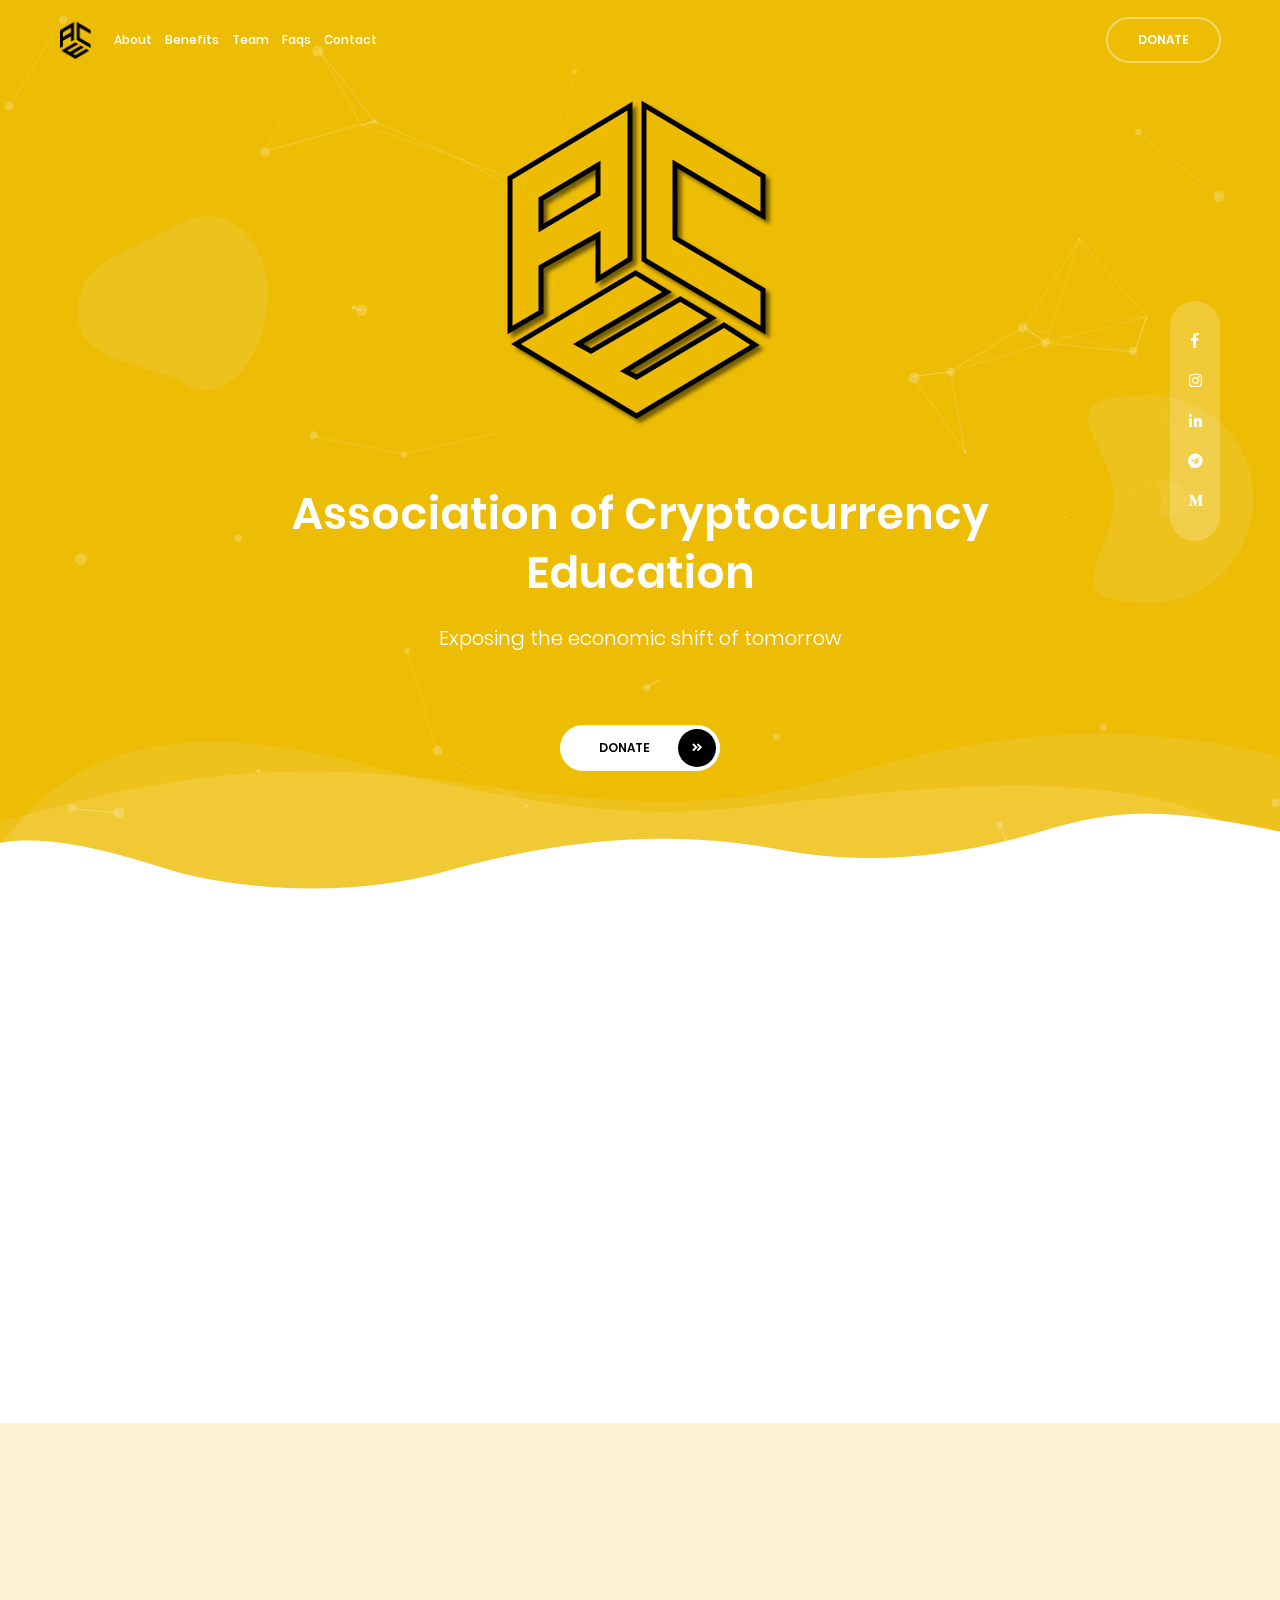
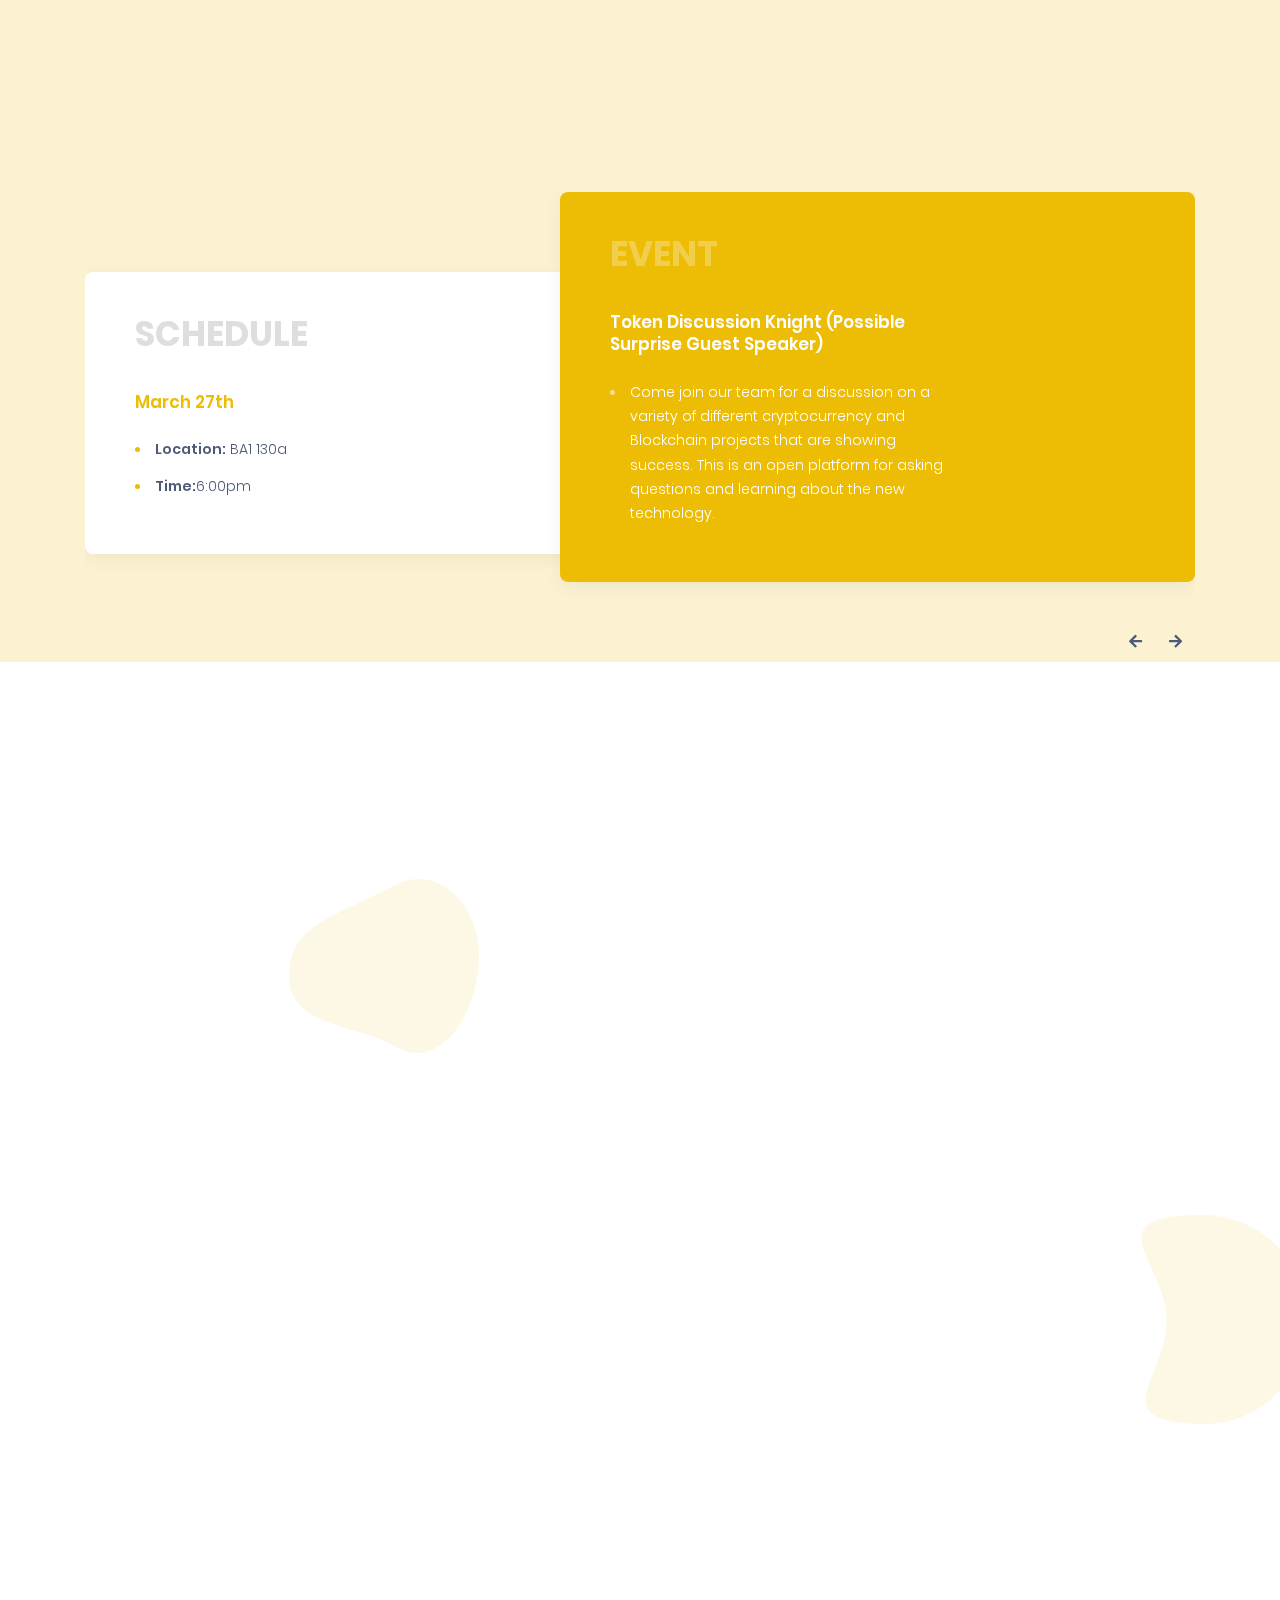
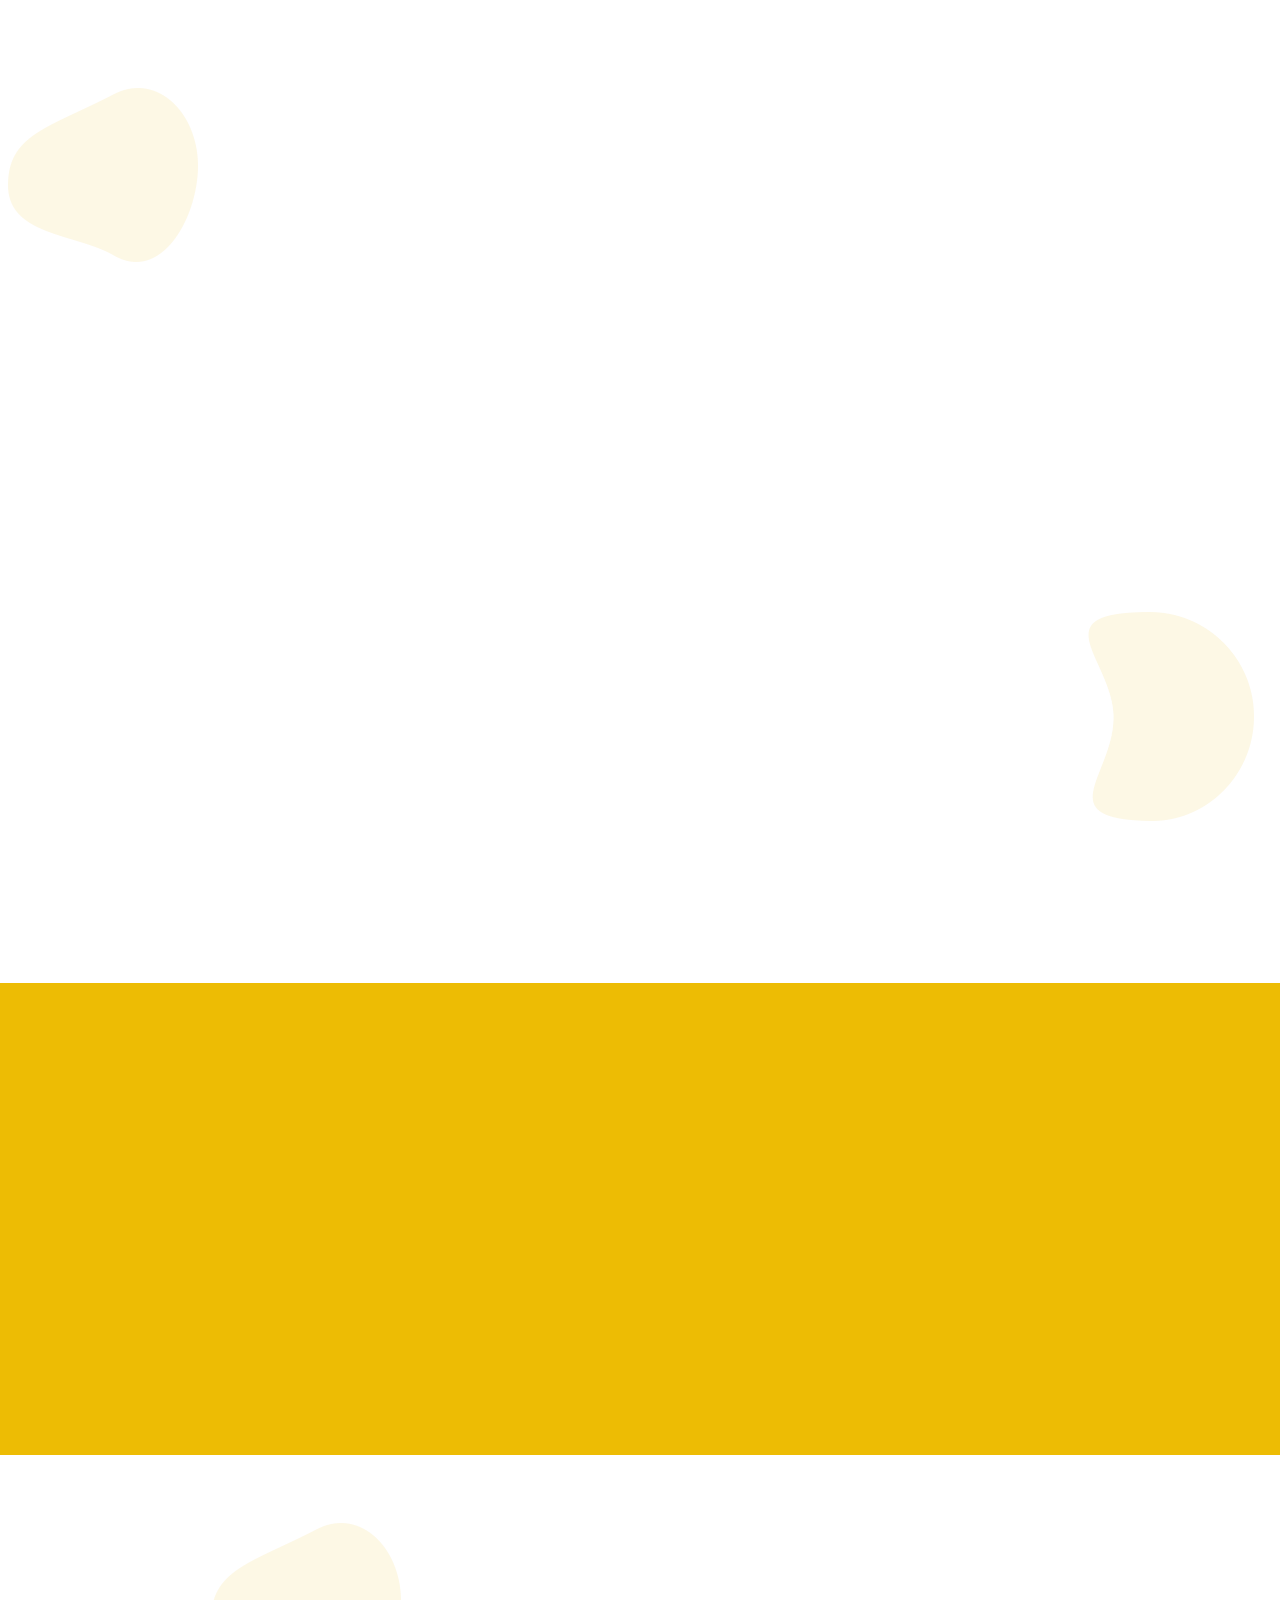
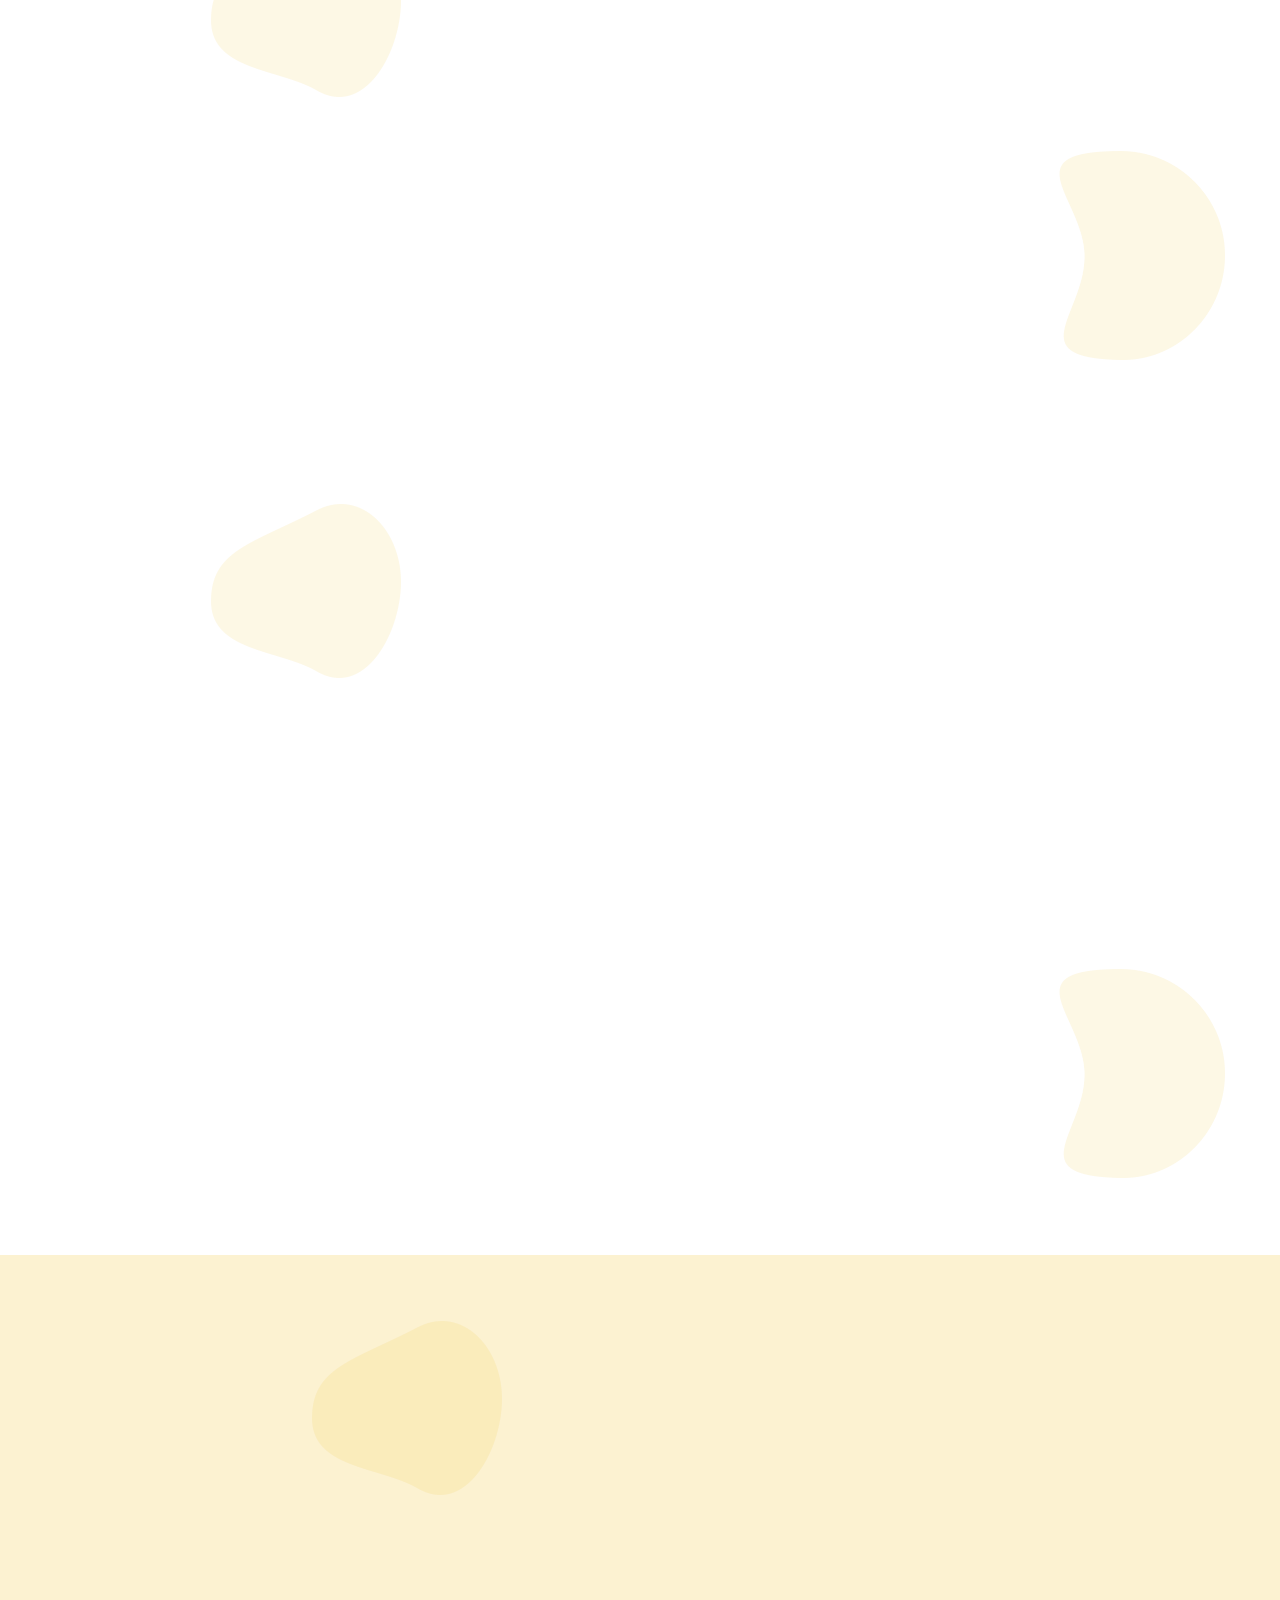
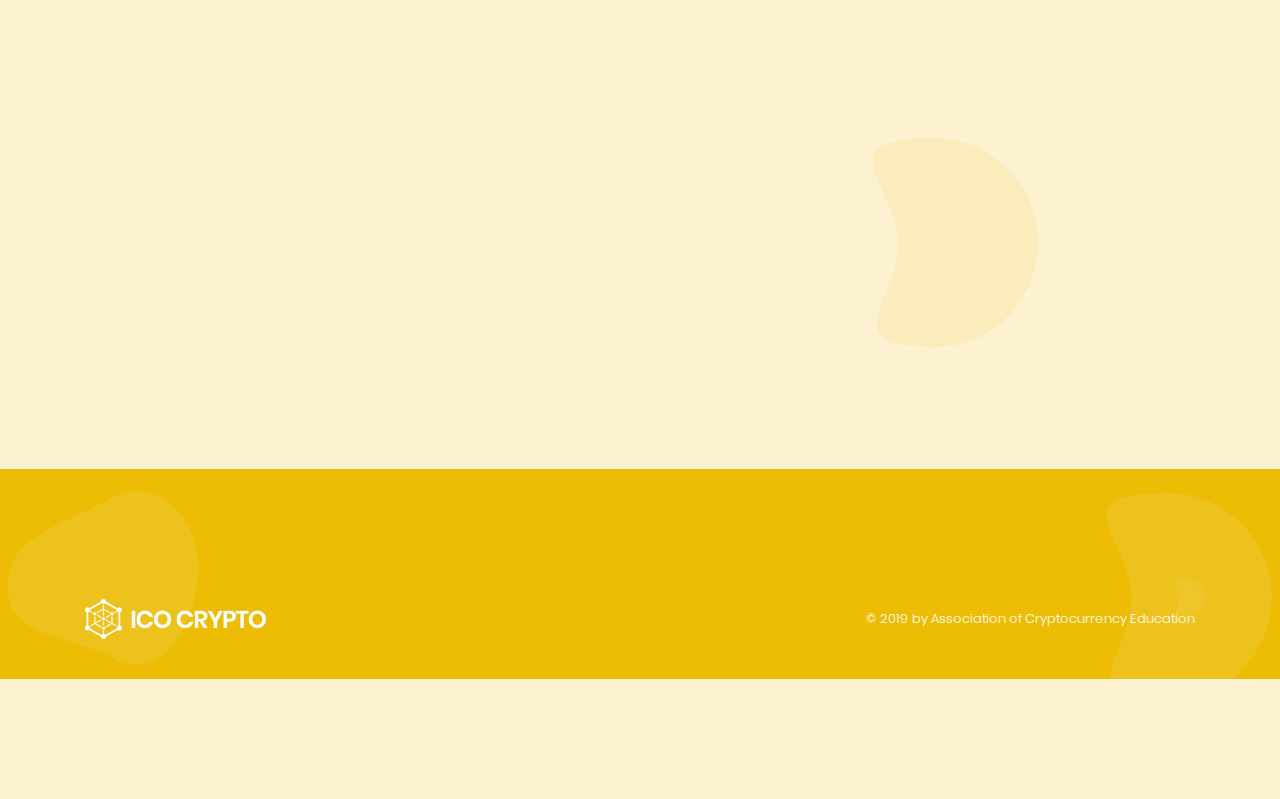
==== index.html @ c3eae799 "Update index.html" ====
<!DOCTYPE html>
<html lang="zxx" class="js">
<head>
	<meta charset="utf-8">
	<meta name="author" content="NeoWare">
	<meta name="viewport" content="width=device-width, initial-scale=1, shrink-to-fit=no">
	<meta name="description" content="Association of Cryptocurrency Education .">
	<!-- Fav Icon  -->
	<link rel="shortcut icon" href="images/favicon.png">
	<!-- Site Title  -->
	<title>Association of Cryptocurrency Education</title>
	<!-- Vendor Bundle CSS -->
	<link rel="stylesheet" href="assets/css/vendor.bundle.css?ver=142">
	<!-- Custom styles for this template -->
	<link rel="stylesheet" href="assets/css/style.css?ver=142">
	<link rel="stylesheet" href="assets/css/theme-orange.css?ver=142">
	
</head>

<body class="theme-dark io-zinnia" data-spy="scroll" data-target="#mainnav" data-offset="80">

	<!-- Header --> 
	<header class="site-header is-sticky">
	    
	    <!-- Place Particle Js -->
		<div id="particles-js" class="particles-container particles-js"></div>
		
		<!-- Navbar -->
		<div class="navbar navbar-full navbar-expand-lg is-transparent" id="mainnav">
            <a class="navbar-brand animated" data-animate="fadeInDown" data-delay=".65" href="./">
                <img class="logo logo-dark" alt="logo" src="images/logo-full-white2x.png" srcset="images/logo2x.png 2x">
                <img class="logo logo-light" alt="logo" src="images/logo2x.png" srcset="images/logo-full-white2x.png 2x">
            </a>

            <button class="navbar-toggler" type="button" data-toggle="collapse" data-target="#navbarToggle">
                <span class="navbar-toggler-icon">
                    <span class="ti ti-align-justify"></span>
                </span>
            </button>

            <div class="collapse navbar-collapse justify-content-between" id="navbarToggle">
                <ul class="navbar-nav animated remove-animation" data-animate="fadeInDown" data-delay=".75">                     
                    <li class="nav-item"><a class="nav-link menu-link" href="#about">About<span class="sr-only">(current)</span></a></li>
                    <li class="nav-item"><a class="nav-link menu-link" href="#benifits">Benefits</a></li>
                    <li class="nav-item"><a class="nav-link menu-link" href="#team">Team</a></li>
                    <li class="nav-item"><a class="nav-link menu-link" href="#faq">Faqs</a></li>
                    <li class="nav-item"><a class="nav-link menu-link" href="#contact">Contact</a></li>
                    
                </ul>
                <ul class="navbar-btns animated remove-animation" data-animate="fadeInDown" data-delay=".85">
                   
                    <li class="nav-item"><a class="nav-link btn btn-sm btn-outline menu-link" href="https://www.paypal.me/aceucf?locale.x=en_US">Donate</a></li>
                </ul>
            </div>
		</div>
		<!-- End Navbar -->

		<!-- Banner/Slider -->
		<div id="header" class="banner banner-zinnia">
            <div class="ui-shape ui-shape-light ui-shape-header"></div>
			<div class="container">
				<div class="banner-content">
					<div class="row align-items-center text-center justify-content-center">
						<div class="col-sm-10 col-md-12 col-lg-10">
							<div class="header-txt tab-center mobile-center">
                                <img src="images/AceLogo.png" alt="cover"">
								<h1 class="animated" data-animate="fadeInUp" data-delay="1.25"></br>Association of Cryptocurrency <br class="d-none d-xl-block"> Education</h1>
								<p class="animated" data-animate="fadeInUp" data-delay="1.25">
									<font color="white">Exposing the economic shift of tomorrow </font></p>
								<div class="gaps size-1x d-none d-md-block"></div>
<!-- 								<p class="lead animated" data-animate="fadeInUp" data-delay="1.35">ICO aims to become the leading digital ICO <br class="d-none d-sm-block"> base template in worldwide</p>
 -->								<div class="gaps size-1x d-none d-md-block"></div>
								<ul class="btns animated" data-animate="fadeInUp" data-delay="1.45">
									<li><a href="https://www.paypal.me/aceucf?locale.x=en_US" class="btn btn-icon-s3">Donate<i class="fas fa-angle-double-right"></i></a></li>
								</ul>
							</div>
						</div><!-- .col  -->
					</div><!-- .row  -->
				</div><!-- .banner-content  -->
			</div><!-- .container  -->
			<ul class="hr-social hr-social-mid animated" data-animate="fadeIn" data-delay="1.55">
			    <li><a href="https://www.facebook.com/groups/2155787041101827/"><em class="fab fa-facebook-f"></em></a></li>
			   <!-- <li><a href="https://twitter.com/aceucf?lang=en"><em class="fab fa-twitter"></em></a></li>  -->
			    <li><a href="https://www.instagram.com/ace.ucf/?hl=en"><em class="fab fa-instagram"></em></a></li>
			    <li><a href=" https://www.linkedin.com/company/ucfcrytpo/?viewAsMember=true"><em class="fab fa-linkedin-in"></em></a></li>
			    <li><a href="https://t.me/UCF_ACE"><em class="fab fa-telegram"></em></a></li>  
			    <li><a href="https://medium.com/@ucfcrypto"><em class="fab fa-medium-m"></em></a></li>
			</ul>
		</div>
		<!-- End Banner/Slider -->
		
	</header>
	<div class="gaps size-6x d-md-none"></div>
    <div class="gaps size-3x"></div>
	<!-- End Header -->
	

    <!-- Start Section -->
    <div class="section section-pad about-section no-pb section-bg" id="about">
        <div class="container">
            <div class="row justify-content-center text-center">
				<div class="col-md-10">
					<div class="section-head-s7">
						<h2 class="section-title-s7 animated" data-animate="fadeInUp" data-delay=".1">About</h2>
						<p class="lead animated" data-animate="fadeInUp" data-delay=".2">Our mission at the Association of Cryptocurrency Education is to connect students with professionals while empowering interested minds. We strive to create a financial technology community focused on blockchain and cryptocurrencies, all while fostering an environment that allows for education, growth, and opportunity.</p>
                    </br>
                    </br></br></br>
					</div>
				</div>
			</div>
            <!-- <div class="row justify-content-center text-center">
				<div class="col-md-8">
					<div class="video-box-s3 animated" data-animate="fadeInUp" data-delay=".3">
						<img src="images/zinnia/video-cover.png" alt="cover">
						<a href="https://www.youtube.com/watch?v=SSo_EIwHSd4" class="play-btn-s3 video-play">
							<img src="images/zinnia/play-icon.png" alt="icon">
						</a>
					</div>
				</div>
			</div> -->
        </div>
    </div>
    <!-- End Section -->
    
    
    <!-- Start Section -->
  <!--   <div class="section section-pad section-bg" id="why">
        <div class="ui-shape ui-shape-s1"></div>
        <div class="container">
            <div class="row align-items-center">
                <div class="col-lg-7 order-last">
                    <div class="animated" data-animate="fadeInUp" data-delay=".5">
						<img src="images/zinnia/graph-zinnia-a.png" alt="graph">
					</div>
                </div>
                <div class="col-lg-5 text-center text-lg-left res-m-bttm">
                    <div class="text-block">
                        <h2 class="animated" data-animate="fadeInUp" data-delay=".1">Direct-To-Consumer Decentralize Platform</h2>
                        <p class="lead animated" data-animate="fadeInUp" data-delay=".2"><strong>Lorem ipsum dolor sit amet, consectetur adipiscing elit, sed do eiusmod tempor incididunt.</strong></p>
                        <p class="animated" data-animate="fadeInUp" data-delay=".3">Sed ut perspiciatis unde omnis iste natus error sit voluptatem accusantium doloremque laudantium, totam rem aperiam, eaque ipsa quae ab illo inventore veritatis et quasi architecto beatae vitae dicta sunt explicabo. Nemo enim ipsam voluptatem quia </p>
                        <p class="animated" data-animate="fadeInUp" data-delay=".4">Neque porro quisquam est, qui dolorem ipsum quia dolor sit amet, consectetur, adipisci velit, sed quia non numquam eius modi tempora incidunt ut labore</p>
                    </div>
                </div>
            </div>
        </div>
    </div> -->
    <!-- End Section --> 
    
    
    <!-- Start Section -->
    <div class="section section-pad prblmsltn-section section-bg-alt" id="benifits">
        <div class="ui-shape ui-shape-s2"></div>
        <div class="container">
            <div class="row justify-content-center text-center">
				<div class="col-md-6 col-sm-8">
					<div class="section-head-s7">
						<h2 class="section-title-s7 animated" data-animate="fadeInUp" data-delay=".1">Upcoming Events</h2>
						<p class="animated" data-animate="fadeInUp" data-delay=".2">Below you can read about upcoming events in the blockchain community. All UCF students, industry professionals, and other interested parties are welcome to come out to learn, network, and explore upcoming opportunities within the industry.</p>
					</div>
				</div>
			</div>

			
			<!--  Start of Event #1  -->
            <div class="prblmsltn-list">
                <div class="prblmsltn-item">
                    <div class="row">
                        <div class="col-md-6 col-sm-12 animate-left delay-5ms">
                            <div class="prblm-item">
                                <h2 class="prblm-title">Schedule</h2>
                                <h5 class="prblm-subtitle">March 27th</h5>
                                <ul class="prblm-points">
                                    <li><b>Location:</b> BA1 130a</li>
                                    <li><b>Time:</b>6:00pm</li>
                                </ul>
                            </div>
                        </div>
                        <div class="col-md-6 col-sm-12 animate-right delay-7ms">
                            <div class="sltn-item">
                                <h2 class="sltn-title">Event</h2>
                                <h5 class="sltn-subtitle"> Token Discussion Knight (Possible Surprise Guest Speaker) </h5>
                                <ul class="sltn-points">
                                    <li> Come join our team for a discussion on a variety of different cryptocurrency and Blockchain projects that are showing success. This is an open platform for asking questions and learning about the new technology. </li>
                                </ul>
                            </div>
                        </div>
                    </div>
                </div>
            <!-- End of Event #1  -->


			<!--  Start of Event #2  -->
            <div class="prblmsltn-list">
                <div class="prblmsltn-item">
                    <div class="row">
                        <div class="col-md-6 col-sm-12 animate-left delay-5ms">
                            <div class="prblm-item">
                                <h2 class="prblm-title">Schedule</h2>
                                <h5 class="prblm-subtitle">April 3rd</h5>
                                <ul class="prblm-points">
                                    <li><b>Location:</b> BA1 130a</li>
                                    <li><b>Time:</b>6:00pm</li>
                                </ul>
                            </div>
                        </div>
                        <div class="col-md-6 col-sm-12 animate-right delay-7ms">
                            <div class="sltn-item">
                                <h2 class="sltn-title">Event</h2>
                                <h5 class="sltn-subtitle">General Body Meeting </h5>
                                <ul class="sltn-points">
                                    <li> Details Coming soon! </li>
                                </ul>
                            </div>
                        </div>
                    </div>
                </div>
                <!-- End of Event #2  -->

                <!--  Start of Event #3  -->
               <!--  <div class="prblmsltn-item">
                    <div class="row">
                        <div class="col-md-6 col-sm-12 animate-left delay-5ms">
                            <div class="prblm-item">
                                <h2 class="prblm-title">Schedule</h2>
                                <h5 class="prblm-subtitle">March 27th</h5>
                                <ul class="prblm-points">
                                    <li><b>Location:</b> BA1 130a</li>
                                    <li><b>Time:</b>6:00pm</li>
                                </ul>
                            </div>
                        </div>
                        <div class="col-md-6 col-sm-12 animate-right delay-7ms">
                            <div class="sltn-item">
                                <h2 class="sltn-title">Event</h2>
                                <h5 class="sltn-subtitle">Token Discussion Night </h5>
                                <ul class="sltn-points">
                                    <li>Come join our team for a discussion on a variety of different cryptocurrency and Blockchain projects that are showing success. This is an open platform for asking questions and learning about the new technology.</li>
                                </ul>
                            </div>
                        </div>
                    </div>
                </div> -->
                <!-- End of Event #3  -->
            </div>
        </div>
    </div>
    <!-- End Section -->
	

	
	
	
	<!-- Start Section -->
	<div class="section section-pad services-section section-bg" id="services">
        <div class="ui-shape ui-shape-s4"></div>
	    <div class="container">
            <div class="row justify-content-center text-center">
				<div class="col-lg-6 col-sm-8">
					<div class="section-head-s7">
						<h2 class="section-title-s7 animated" data-animate="fadeInUp" data-delay=".1">Our Sponsorship Packages</h2>
						<p class="animated" data-animate="fadeInUp" data-delay=".2">At this current stage in our development, we do not require dues, instead we rely on generous sponsorship from outside parties. Our goal is to provide education to as many interested minds as possible. We receive limited funding from UCF's Student Government Association, and for outside sponsors, we have packages available which are detailed below.</p>
					</div>
				</div>
			</div>
	        <div class="row align-items-center">
	            <div class="col-lg-7 res-m-bttm">
	                <div class="row justify-content-between text-center text-lg-left">
	                    <div class="col-xl-5 col-md-6">
	                        <div class="service-item animated" data-animate="fadeInUp" data-delay=".4">
	                            <!-- <div class="service-icon mx-auto mx-lg-0">
	                                <img src="images/zinnia/service-icon-a.png" alt="icon">
	                            </div> -->
	                            <h5 class="service-title">Gold</h5>
	                            <p>Basic brand presence in organization</p>
	                        </div>
	                    </div><!-- .col -->
	                    <div class="col-xl-5 col-md-6">
	                        <div class="service-item animated" data-animate="fadeInUp" data-delay=".5">
	                            <!-- <div class="service-icon mx-auto mx-lg-0">
	                                <img src="images/zinnia/service-icon-b.png" alt="icon">
	                            </div> -->
	                            <h5 class="service-title">Platinum</h5>
	                            <p>Ability to speak at events and request specified member data </p>
	                        </div>
	                    </div><!-- .col -->
	                    <div class="col-xl-5 col-md-6">
	                        <div class="service-item animated" data-animate="fadeInUp" data-delay=".6">
	                            <!-- <div class="service-icon mx-auto mx-lg-0">
	                                <img src="images/zinnia/service-icon-c.png" alt="icon">
	                            </div> -->
	                            <h5 class="service-title">Elite</h5>
	                            <p>Access to full member database</p>
	                        </div>
	                    </div><!-- .col -->
	                    <div class="col-xl-5 col-md-6">
	                        <div class="service-item animated" data-animate="fadeInUp" data-delay=".7">
	                            <!-- <div class="service-icon mx-auto mx-lg-0">
	                                <img src="images/zinnia/service-icon-d.png" alt="icon">
	                            </div> -->
	                            <h5 class="service-title">Satoshi</h5>
	                            <p>Full organization implementation and participation
</p>
	                        </div>
	                    </div><!-- .col -->
	                </div><!-- .row -->
	                <ul class="btns text-center text-lg-left animated" data-animate="fadeInUp" data-delay=".8">
                        <li><a href="mailto:UCFCrypto@gmail.com" target="_top"" class="btn btn-sm">Contact</a></li>
                        <!-- <li>
                            <a href="#"><em class="fab fa-apple"></em></a>
                            <a href="#"><em class="fab fa-android"></em></a>
                            <a href="#"><em class="fab fa-windows"></em></a>
                        </li> -->
                    </ul>
	            </div><!-- .col -->
	            <div class="col-lg-5 order-first order-lg-last res-m-bttm">
	                <div class="service-img animated" data-animate="fadeInUp" data-delay=".3">
	                    <img src="images/zinnia/app-screen.png" alt="app-screen">
	                </div>
	            </div><!-- .col -->
	        </div><!-- .row -->
	    </div><!-- .container -->
	</div>
	<!-- End Section -->
	
	

    <!-- Start Section -->
	<div class="section section-pad section-bg" id="team">
	    <div class="ui-shape ui-shape-s5"></div>
		<div class="container">
			<div class="row justify-content-center text-center">
				<div class="col-xl-6 col-lg-8">
					<div class="section-head-s7">
						<h2 class="section-title-s7 animated" data-animate="fadeInUp" data-delay=".1">Our Team</h2>
						<p class="animated" data-animate="fadeInUp" data-delay=".2">Meet the team that is making it happen.</p>
					</div>
				</div>
			</div>
			<div class="row justify-content-center text-center">
				<div class="col-sm-6 col-lg-3">
					<div class="team-circle animated" data-animate="fadeInUp" data-delay=".3">
						<div class="team-photo">
							<img src="images/zach_hs.jpg" alt="" />
<!-- 							<a href="#team-profile-1" class="expand-trigger content-popup"></a>
 -->						</div>
						<div class="team-info">
							<h5 class="team-name">Zachary Gettis</h5>
							<span class="team-title">Co-Founder, President</span>
							<ul class="team-social">
<!-- 								<li><a href=""><em class="fab fa-facebook-f"></em></a></li>
 -->								<li><a href="https://www.linkedin.com/in/zachary-gettis-3b6201151/"><em class="fab fa-linkedin-in"></em></a></li>
<!-- 								<li><a href=""><em class="fab fa-twitter"></em></a></li>
 -->							</ul>
						</div>

						

					</div>
				</div><!-- .col  -->

				<div class="col-sm-6 col-lg-3">
					<div class="team-circle animated" data-animate="fadeInUp" data-delay=".4">
						<div class="team-photo">
							<img src="images/team-b-sq.jpg" alt="team">
<!-- 							<a href="#team-profile-2" class="expand-trigger content-popup"></a>
 -->						</div>
						<div class="team-info">
							<h5 class="team-name">Eric Lenson</h5>
							<span class="team-title">Co-Founder, Vice-President</span>
							<ul class="team-social">
<!-- 								<li><a href=""><em class="fab fa-facebook-f"></em></a></li>
 -->								<li><a href="https://www.linkedin.com/in/eric-lenson/"><em class="fab fa-linkedin-in"></em></a></li>
<!-- 								<li><a href=""><em class="fab fa-twitter"></em></a></li>
 -->							</ul>
						</div>

						

					</div>
				</div><!-- .col  -->

				<div class="col-sm-6 col-lg-3">
					<div class="team-circle animated" data-animate="fadeInUp" data-delay=".5">
						<div class="team-photo">
							<img src="images/team-c-sq.jpg" alt="team">
<!-- 							<a href="#team-profile-3" class="expand-trigger content-popup"></a>
 -->						</div>
						<div class="team-info">
							<h5 class="team-name">Tamim Daly</h5>
							<span class="team-title">Chief Financial Officer</span>
							<ul class="team-social">
<!-- 								<li><a href=""><em class="fab fa-facebook-f"></em></a></li>
 -->								<li><a href="https://www.linkedin.com/in/tamim-daly-37ba78159/"><em class="fab fa-linkedin-in"></em></a></li>
<!-- 								<li><a href=""><em class="fab fa-twitter"></em></a></li>
 -->							</ul>
						</div>

						

					</div>
				</div><!-- .col  -->



				<div class="col-sm-6 col-lg-3">
					<div class="team-circle animated" data-animate="fadeInUp" data-delay=".5">
						<div class="team-photo">
							<img src="images/team-e-sq.jpg" alt="team">
<!-- 							<a href="#team-profile-3" class="expand-trigger content-popup"></a>
 -->						</div>
						<div class="team-info">
							<h5 class="team-name">Camilo Marulanda</h5>
							<span class="team-title">Organization Development Representative /Event Management</span>
							<ul class="team-social">
								<!-- <li><a href=""><em class="fab fa-facebook-f"></em></a></li> -->
								<li><a href="https://www.linkedin.com/in/camilo-marulanda-2bb333180/"><em class="fab fa-linkedin-in"></em></a></li>
								<!-- <li><a href=""><em class="fab fa-twitter"></em></a></li> -->
							</ul>
						</div>

						

					</div>
				</div><!-- .col  -->


				<div class="col-sm-6 col-lg-3">
					<div class="team-circle animated" data-animate="fadeInUp" data-delay=".5">
						<div class="team-photo">
							<img src="images/team-f-sq.jpg" alt="team">
<!-- 							<a href="#team-profile-3" class="expand-trigger content-popup"></a>
 -->						</div>
						<div class="team-info">
							<h5 class="team-name">Abhi Sastri</h5>
							<span class="team-title">External Chair</span>
							<ul class="team-social">
								<!-- <li><a href=""><em class="fab fa-facebook-f"></em></a></li> -->
								<li><a href="https://www.linkedin.com/in/abhisheksastri/"><em class="fab fa-linkedin-in"></em></a></li>
								<!-- <li><a href=""><em class="fab fa-twitter"></em></a></li> -->
							</ul>
						</div>

						

					</div>
				</div><!-- .col  -->


				<div class="col-sm-6 col-lg-3">
					<div class="team-circle animated" data-animate="fadeInUp" data-delay=".5">
						<div class="team-photo">
							<img src="images/corey_hs.jpg" alt="team">
<!-- 							<a href="#team-profile-3" class="expand-trigger content-popup"></a>
 -->						</div>
						<div class="team-info">
							<h5 class="team-name">Corey Lanzing</h5>
							<span class="team-title">Special Projects Manager</span>
							<ul class="team-social">
								<!-- <li><a href=""><em class="fab fa-facebook-f"></em></a></li> -->
								<li><a href="https://www.linkedin.com/in/corey-lanzing-98428037/"><em class="fab fa-linkedin-in"></em></a></li>
								<!-- <li><a href=""><em class="fab fa-twitter"></em></a></li> -->
							</ul>
						</div>

						

					</div>
				</div><!-- .col  -->



				
                
                <div class="col-sm-6 col-lg-3">
					<div class="team-circle animated" data-animate="fadeInUp" data-delay=".5">
						<div class="team-photo">
							<img src="images/donald_hs.jpg" alt="team">
<!-- 							<a href="#team-profile-3" class="expand-trigger content-popup"></a>
 -->						</div>
						<div class="team-info">
							<h5 class="team-name">Donald Friend</h5>
							<span class="team-title">Chief Administration Officer</span>
							<ul class="team-social">
								<!-- <li><a href=""><em class="fab fa-facebook-f"></em></a></li> -->
								<li><a href="https://www.linkedin.com/in/donald-friend/"><em class="fab fa-linkedin-in"></em></a></li>
								<!-- <li><a href=""><em class="fab fa-twitter"></em></a></li> -->
							</ul>
						</div>

						

					</div>
				</div><!-- .col  -->


				<div class="col-sm-6 col-lg-3">
					<div class="team-circle animated" data-animate="fadeInUp" data-delay=".6">
						<div class="team-photo">
							<img src="images/team-d-sq.jpg" alt="team">
<!-- 							<a href="#team-profile-4" class="expand-trigger content-popup"></a>
 -->						</div>
						<div class="team-info">
							<h5 class="team-name">Mike Pape</h5>
							<span class="team-title">Advisor</span>
							<ul class="team-social">
<!-- 								<li><a href=""><em class="fab fa-facebook-f"></em></a></li>
 -->								<li><a href="https://www.linkedin.com/in/mike-pape-9a103aa/"><em class="fab fa-linkedin-in"></em></a></li>
<!-- 								<li><a href=""><em class="fab fa-twitter"></em></a></li>
 -->							</ul>
						</div>

						

					</div>
				</div><!-- .col  -->
                
			</div><!-- .row  -->
        </div>
    </div>
	<!-- Start Section -->
	<div class="section section-pad section-bg-zinnia" id="partners">
		<div class="container">
			<div class="row text-center">
				<div class="col-md-6 offset-md-3">
					<div class="section-head">
						<h3 class="section-title-md animated" data-animate="fadeInUp" data-delay=".1">Our Sponsors</h3>
<!-- 						<h5 class="section-title-md animated" data-animate="fadeInUp" data-delay=".1">More sponsors to come</h5>
 -->					</div>
				</div>
			</div>
			<div class="partner-list">
				<div class="row text-center">
					<div class="col-sm col-6">
						<div class="single-partner animated" data-animate="fadeInUp" data-delay=".2">
							<img src="images/partner-xs-light-a.png" alt="partner">
						</div>
					</div>
					<div class="col-sm col-6">
						<div class="single-partner animated" data-animate="fadeInUp" data-delay=".3">
							<img src="images/partner-xs-light-b.png" alt="partner">
						</div>
					</div>
					<div class="col-sm col-6">
						<div class="single-partner animated" data-animate="fadeInUp" data-delay=".4">
							<img src="images/partner-xs-light-c.png" alt="partner">
						</div>
					</div>
					<!-- <div class="col-sm col-6">
						<div class="single-partner animated" data-animate="fadeInUp" data-delay=".5">
							<img src="images/partner-xs-light-d.png" alt="partner">
						</div>
					</div>
					<div class="col-sm col-6">
						<div class="single-partner animated" data-animate="fadeInUp" data-delay=".6">
							<img src="images/partner-xs-light-e.png" alt="partner">
						</div>
					</div>
					<div class="col-sm col-6">
						<div class="single-partner animated" data-animate="fadeInUp" data-delay=".7">
							<img src="images/partner-xs-light-f.png" alt="partner">
						</div>
					</div>  -->
				</div>
				<!-- <div class="row text-center">
					<div class="col-md-10 offset-md-1">
						<div class="row">
							<div class="col-sm col-6">
								<div class="single-partner animated" data-animate="fadeInUp" data-delay=".8">
									<img src="images/partner-sm-light-a.png" alt="partner">
								</div>
							</div>
							<div class="col-sm col-6">
								<div class="single-partner animated" data-animate="fadeInUp" data-delay=".9">
									<img src="images/partner-sm-light-b.png" alt="partner">
								</div>
							</div>
							<div class="col-sm col-6">
								<div class="single-partner animated" data-animate="fadeInUp" data-delay="1">
									<img src="images/partner-sm-light-c.png" alt="partner">
								</div>
							</div>
							<div class="col-sm col-6">
								<div class="single-partner animated" data-animate="fadeInUp" data-delay="1.1">
									<img src="images/partner-sm-light-d.png" alt="partner">
								</div>
							</div>
						</div>
					</div>
				</div> -->
			</div>
		</div>
	</div>
	<!-- End Section -->

 <!-- Start Section -->
    
	<div class="section section-pad-md section-bg" id="story">
      <div class="ui-shape ui-shape-s6"></div>
		<div class="container">
			<div class="row align-items-center justify-content-between">
				<div class="col-md-6">
					<div class="res-m-btm animated" data-animate="fadeInUp" data-delay=".1">
						<img src="images/AceLogo_2.png">
					</div>
				</div><!-- .col  -->
				<div class="col-md-6">
					<div class="text-block">
						<h2 class="animated" data-animate="fadeInUp" data-delay=".3">Our Story</h2>
						<p class="animated" data-animate="fadeInUp" data-delay=".4">Back in early 2017, our team was informed about Bitcoin from an investment perspective. As with many others, our skepticism was very high at first but it was not until we had read the bitcoin white paper and started to comprehend the underlying technology that the true potential for blockchain started to present itself. It wasn’t long before we began to invest hours into understanding the future of our economy. From there, we recognized the overall benefit for the community if more students like us were aware of this upcoming economic shift. Since then, our team has been working diligently to create, develop, and evolve.</p>
					</div>
				</div><!-- .col  -->
			</div><!-- .row  -->
		</div><!-- .conatiner  -->
	</div>
    
    <!-- image size 480x375 -->
    <!-- End Section -->
    




	<!-- Start Section -->
	<div class="section section-pad-md section-bg" id="faq">
	    <div class="ui-shape ui-shape-s6"></div>
				<div class="container">
			<div class="row">
				<div class="col-lg-7">
				    <div class="section-head-s6">
                        <h2 class="section-title-s7 animated" data-animate="fadeInUp" data-delay=".2">Frequently asked questions</h2>
                        <p class="animated" data-animate="fadeInUp" data-delay=".3">Below we’ve provided general information about ACE and how to get involved.</p>
                    </div>
                    <div class="gaps size-1x"></div>
				</div>
			</div>
			<div class="row align-items-center">
				<div class="col-lg-8 res-m-bttm">
					<div class="tab-custom-s3">
						<!-- Nav tabs -->
						<ul class="nav nav-tabs text-center">
							<li class="nav-item animated" data-animate="fadeInUp" data-delay=".4">
								<a class="nav-link active" data-toggle="tab" href="#tab-1">General Info</a>
							</li>
							<li class="nav-item animated" data-animate="fadeInUp" data-delay=".5">
								<a class="nav-link" data-toggle="tab" href="#tab-2">Involvement</a>
							</li>
						</ul>
						<!-- Tab panes -->
						<div class="tab-content">
							<div class="tab-pane fade show active" id="tab-1">
								<div class="accordion-s2" id="accordion-1">
									<div class="card active animated" data-animate="fadeInUp" data-delay=".1">
										<div class="card-header">
											<h5>
												<a data-toggle="collapse" data-target="#collapse-1-1">
													What is ACE?<span class="plus-minus"><span class="ti ti-angle-up"></span></span>
												</a>
											</h5>
										</div>
										<div id="collapse-1-1" class="collapse show" data-parent="#accordion-1">
											<div class="card-body">
												<p>ACE stands for The Association of Cryptocurrency Education, however, we are not restricted to only cryptocurrencies and in fact, reach many aspects of financial technology as a whole.</p>
											</div>
										</div>
									</div>
									<div class="card animated" data-animate="fadeInUp" data-delay=".2">
										<div class="card-header">
											<h5>
												<a class="collapsed" data-toggle="collapse" data-target="#collapse-1-2">
												  Why should I join ACE?<span class="plus-minus"><span class="ti ti-angle-up"></span></span>
												</a>
											</h5>
										</div>
										<div id="collapse-1-2" class="collapse" data-parent="#accordion-1">
											<div class="card-body">
												<p>Our primary goal at ACE is to connect students with relevant professionals pertaining to the industry. By joining ACE, you will have the opportunity to network with a variety of firms, small and large, as well as receive fundamental education to further take advantage of those provided opportunities. Furthermore, students will also have the chance to view and understand the extent of the local community within the scope of financial technology.</p>
											</div>
										</div>
									</div>
									<div class="card animated" data-animate="fadeInUp" data-delay=".3">
										<div class="card-header">
											<h5>
												<a class="collapsed" data-toggle="collapse" data-target="#collapse-1-3">
												  Do I need to know about blockchain and cryptocurrencies to join?<span class="plus-minus"><span class="ti ti-angle-up"></span></span>
												</a>
											</h5>
										</div>
										<div id="collapse-1-3" class="collapse" data-parent="#accordion-1">
											<div class="card-body">
												<p>Here at ACE, we understand that there are many different levels of educated students in the community and do not want to exclude anybody while achieving our goal. With that said, students do not need to know anything about blockchain, cryptocurrencies or fin-tech to join, as we will be offering opportunities for beginners and those with advanced knowledge on the subject as well.</p>
											</div>
										</div>
									</div>
									<div class="card animated" data-animate="fadeInUp" data-delay=".4">
										<div class="card-header">
											<h5>
												<a class="collapsed" data-toggle="collapse" data-target="#collapse-1-4">
												  What is the commitment?<span class="plus-minus"><span class="ti ti-angle-up"></span></span>
												</a>
											</h5>
										</div>
										<div id="collapse-1-4" class="collapse" data-parent="#accordion-1">
											<div class="card-body">
												<p>Starting Summer 2019, we will be initiating a point system for due paying members. This point system will determine what members qualify to attend our more exclusive events or conference trips based on their commitment to the organization. We generally offer 1 to 2 meetings a week, however, we are working on rolling out more offerings and opportunities as the year progresses. In summary, you will get out what you put in from our organization.</p>
											</div>
										</div>
									</div>
								</div>
							</div><!-- End tab-pane -->
							<div class="tab-pane fade" id="tab-2">
								<div class="accordion-s2" id="accordion-2">
									<div class="card active animated" data-animate="fadeInUp" data-delay=".1">
										<div class="card-header">
											<h5>
												<a data-toggle="collapse" data-target="#collapse-2-1">
												  How did we get involved?<span class="plus-minus"><span class="ti ti-angle-up"></span></span>
												</a>
											</h5>
										</div>
										<div id="collapse-2-1" class="collapse show" data-parent="#accordion-2">
											<div class="card-body">
												<p>All of our relevant information will be channeled through our website and social media platforms. Attending our meetings during the Spring 2019 semester will give you the chance to be included in our mailing list which will keep you informed on all relevant information to stay involved. Starting Summer 2019 our primary members will have to submit dues and agree to student member terms.</p>
											</div>
										</div>
									</div>
									<div class="card animated" data-animate="fadeInUp" data-delay=".2">
										<div class="card-header">
											<h5>
												<a class="collapsed" data-toggle="collapse" data-target="#collapse-2-2">
													Does it cost anything to be a member?<span class="plus-minus"><span class="ti ti-angle-up"></span></span>
												</a>
											</h5>
										</div>
										<div id="collapse-2-2" class="collapse" data-parent="#accordion-2">
											<div class="card-body">
												<p>As of today, we not currently require membership dues and instead focus on maximizing the reach and exposure of the organization. However, starting Summer 2019 we will initiate due requirements for members at a more than fair rate for what we are providing.</p>
											</div>
										</div>
									</div>
									<div class="card animated" data-animate="fadeInUp" data-delay=".3">
										<div class="card-header">
											<h5>
												<a class="collapsed" data-toggle="collapse" data-target="#collapse-2-4">
												   How do I join?<span class="plus-minus"><span class="ti ti-angle-up"></span></span>
												</a>
											</h5>
										</div>
										<div id="collapse-2-4" class="collapse" data-parent="#accordion-2">
											<div class="card-body">
												<p>Attending meetings, signing up for our mailing lists and staying active on our media platforms.</p>
											</div>
										</div>
									</div>
								</div>
							</div><!-- End tab-pane -->
							<div class="tab-pane fade show active" id="tab-3">
								<div class="accordion-s2" id="accordion-1">
								</div>
							</div><!-- End tab-pane -->
						</div><!-- .tab-content -->
					</div><!-- .tab-custom -->
				</div><!-- .col -->
				<div class="col-lg-4">
                    <div class="fake-class animated" data-animate="fadeInUp" data-delay=".5">
                        <img src="images/question.png" alt="graph">
                    </div>
				</div><!-- .col -->
			</div><!-- .row -->
		</div><!-- end container -->
	</div>
	<!-- End Section -->
    
   

	<!-- Start Section -->
	<div class="section section-pad-md section-bg-alt" id="contact">
	    <div class="ui-shape ui-shape-s7"></div>
		<div class="container">
			<div class="row text-center">
				<div class="col">
					<div class="section-head-s7">
						<h2 class="section-title-s7 animated" data-animate="fadeInUp" data-delay=".1">Contact ACE</h2>
						<p class="animated" data-animate="fadeInUp" data-delay=".2">Any question? Reach out to us and we’ll get back to you shortly.</p>
					</div>
				</div><!-- .col -->
			</div><!-- .row -->
			<div class="row justify-content-center">
				<div class="col-lg-8">
					<ul class="contact-info">
						<li class="animated" data-animate="fadeInUp" data-delay=".4"><em class="fa fa-envelope"></em><span><a href= "mailto: UCFCrypto@gmail.com">UCFCrypto@gmail.com</a></span></li>
						<li class="animated" data-animate="fadeInUp" data-delay=".5"><em class="fa fa-paper-plane"></em><span><a href="https://t.me/UCF_ACE">Join us on Telegram</a></span></li>
						<!-- <li class="animated" data-animate="fadeInUp" data-delay=".5"><em class="fab fa-facebook"></em><span><a href="https://www.facebook.com/groups/2155787041101827/">Join us on Facebook</a></span></li> -->
						
					</ul>
				</div><!-- .col -->
			</div><!-- .row -->
			<div class="row justify-content-center">
				<div class="col-lg-8">
					<form id="contact-form" class="form-message text-center show-error-hint" action="https://formspree.io/UCFCrypto@gmail.com" method="POST">
						<div class="form-results"></div>
						<div class="input-field animated" data-animate="fadeInUp" data-delay=".6">
							<input name="contact-name" type="text" class="input-line required">
							<label class="input-title">Your Name</label>
						</div>
						<div class="input-field animated" data-animate="fadeInUp" data-delay=".7">
							<input name="contact-email" type="email" class="input-line required email">
							<label class="input-title">Your Email</label>
						</div>
						<div class="input-field animated" data-animate="fadeInUp" data-delay=".8">
							<textarea name="contact-message" class="txtarea input-line required"></textarea>
							<label class="input-title">Your Message</label>
						</div>
						<input type="text" class="d-none" name="form-anti-honeypot" value="">
						<div class="input-field animated" data-animate="fadeInUp" data-delay=".9">
							<button type="submit" class="btn">Submit</button>
						</div>
					</form>
				</div><!-- .col -->
			</div><!-- .row -->
		</div><!-- .container -->
	</div>
	<!-- End Section -->
	
	
	<!-- Start Section -->
	<div class="section footer-section section-pad-md no-pb">
        <div class="ui-shape ui-shape-light ui-shape-footer"></div>
	    <div class="container">
	        <div class="row">
	            


	        </div><!-- .row -->
	        <div class="footer-bottom">
                <div class="row align-items-center">
                    <div class="col-sm-6 res-m-bttm">
                        <a class="footer-brand" href="./">
                            <img class="logo logo-light" alt="logo" src="images/logo-full-white.png" srcset="images/logo-full-white2x.png 2x">
                        </a>
                    </div>
                    <div class="col-sm-6 text-sm-right">
                        <span class="copyright-text"> &copy; 2019 by Association of Cryptocurrency Education</span>
                    </div>
                </div>
	        </div>
	    </div><!-- .container -->
	</div>
	<!-- End Section -->


	<!-- Preloader !remove please if you do not want -->
	<div id="preloader">
		<div id="loader"></div>
		<div class="loader-section loader-top"></div>
   		<div class="loader-section loader-bottom"></div>
	</div>
	<!-- Preloader End -->

	<!-- JavaScript (include all script here) -->
	<script src="assets/js/jquery.bundle.js?ver=142"></script>
	<script src="assets/js/script.js?ver=142"></script>

</body>
</html>
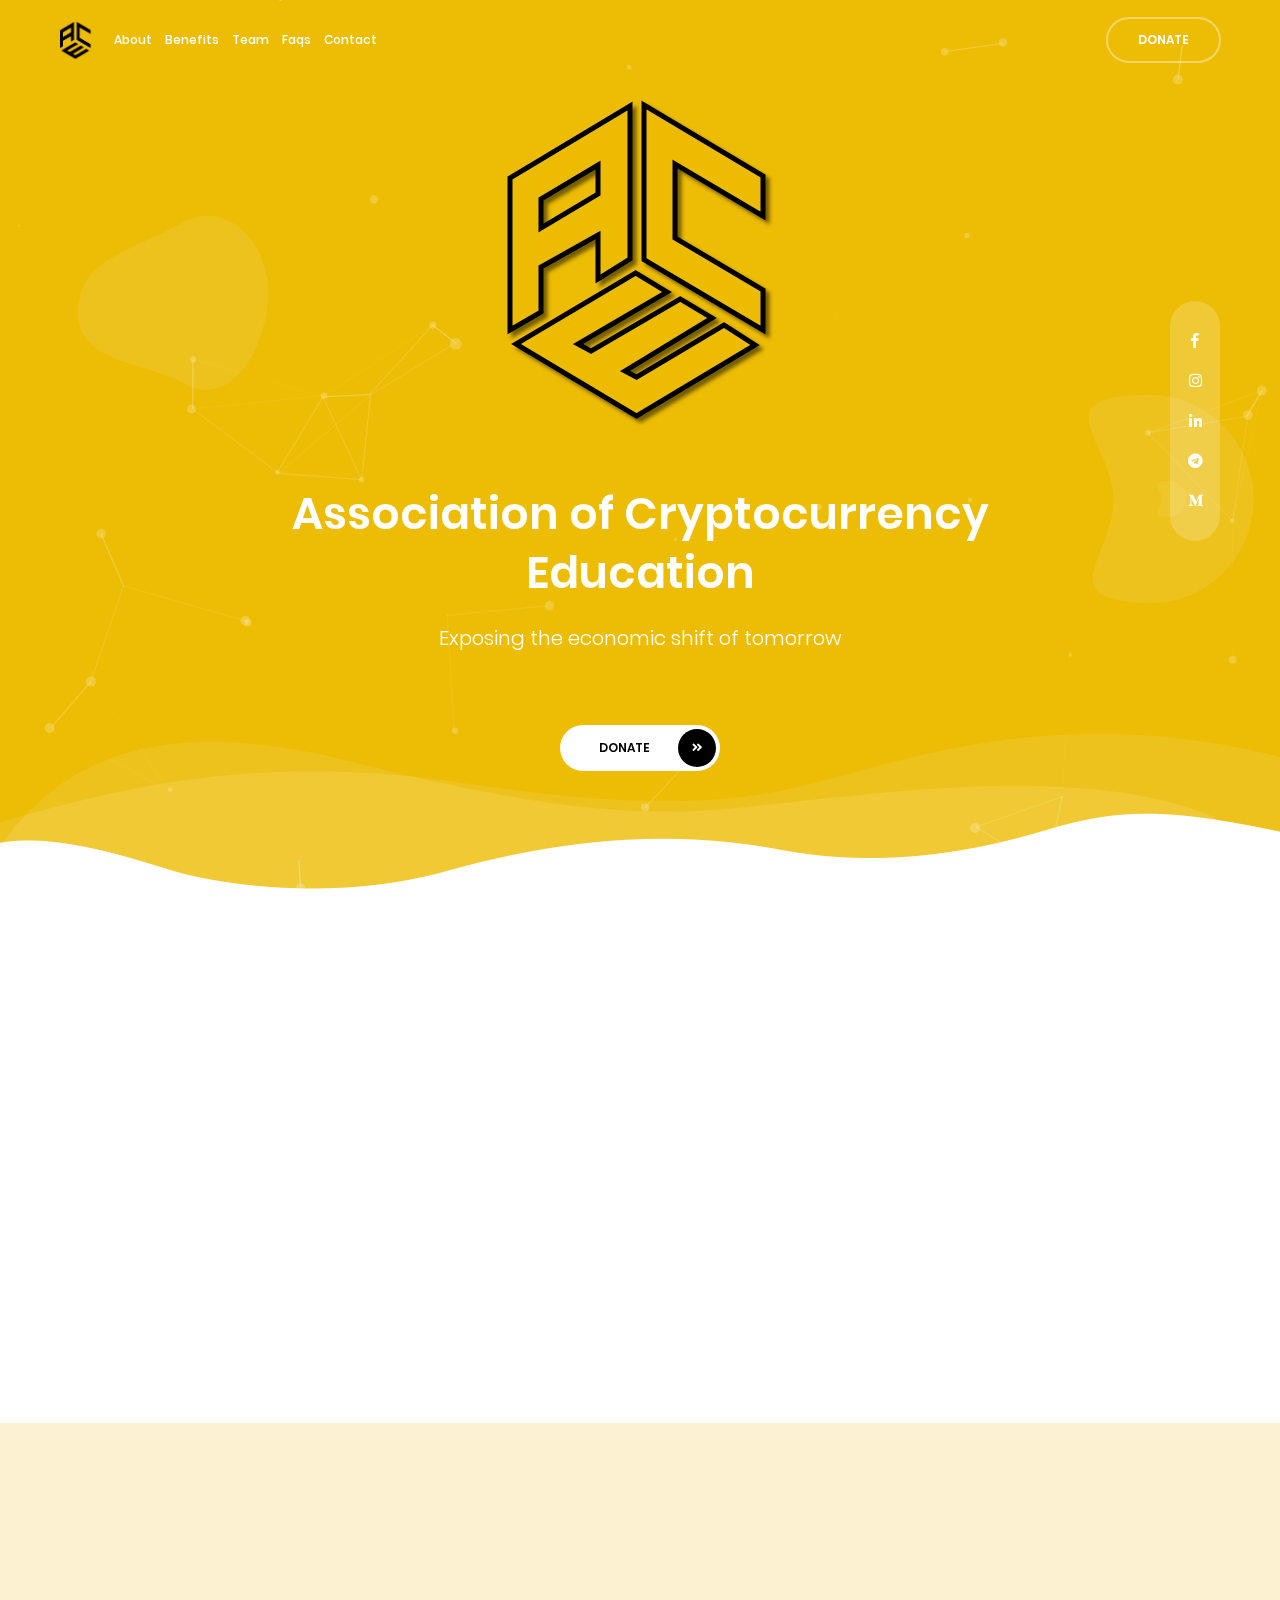
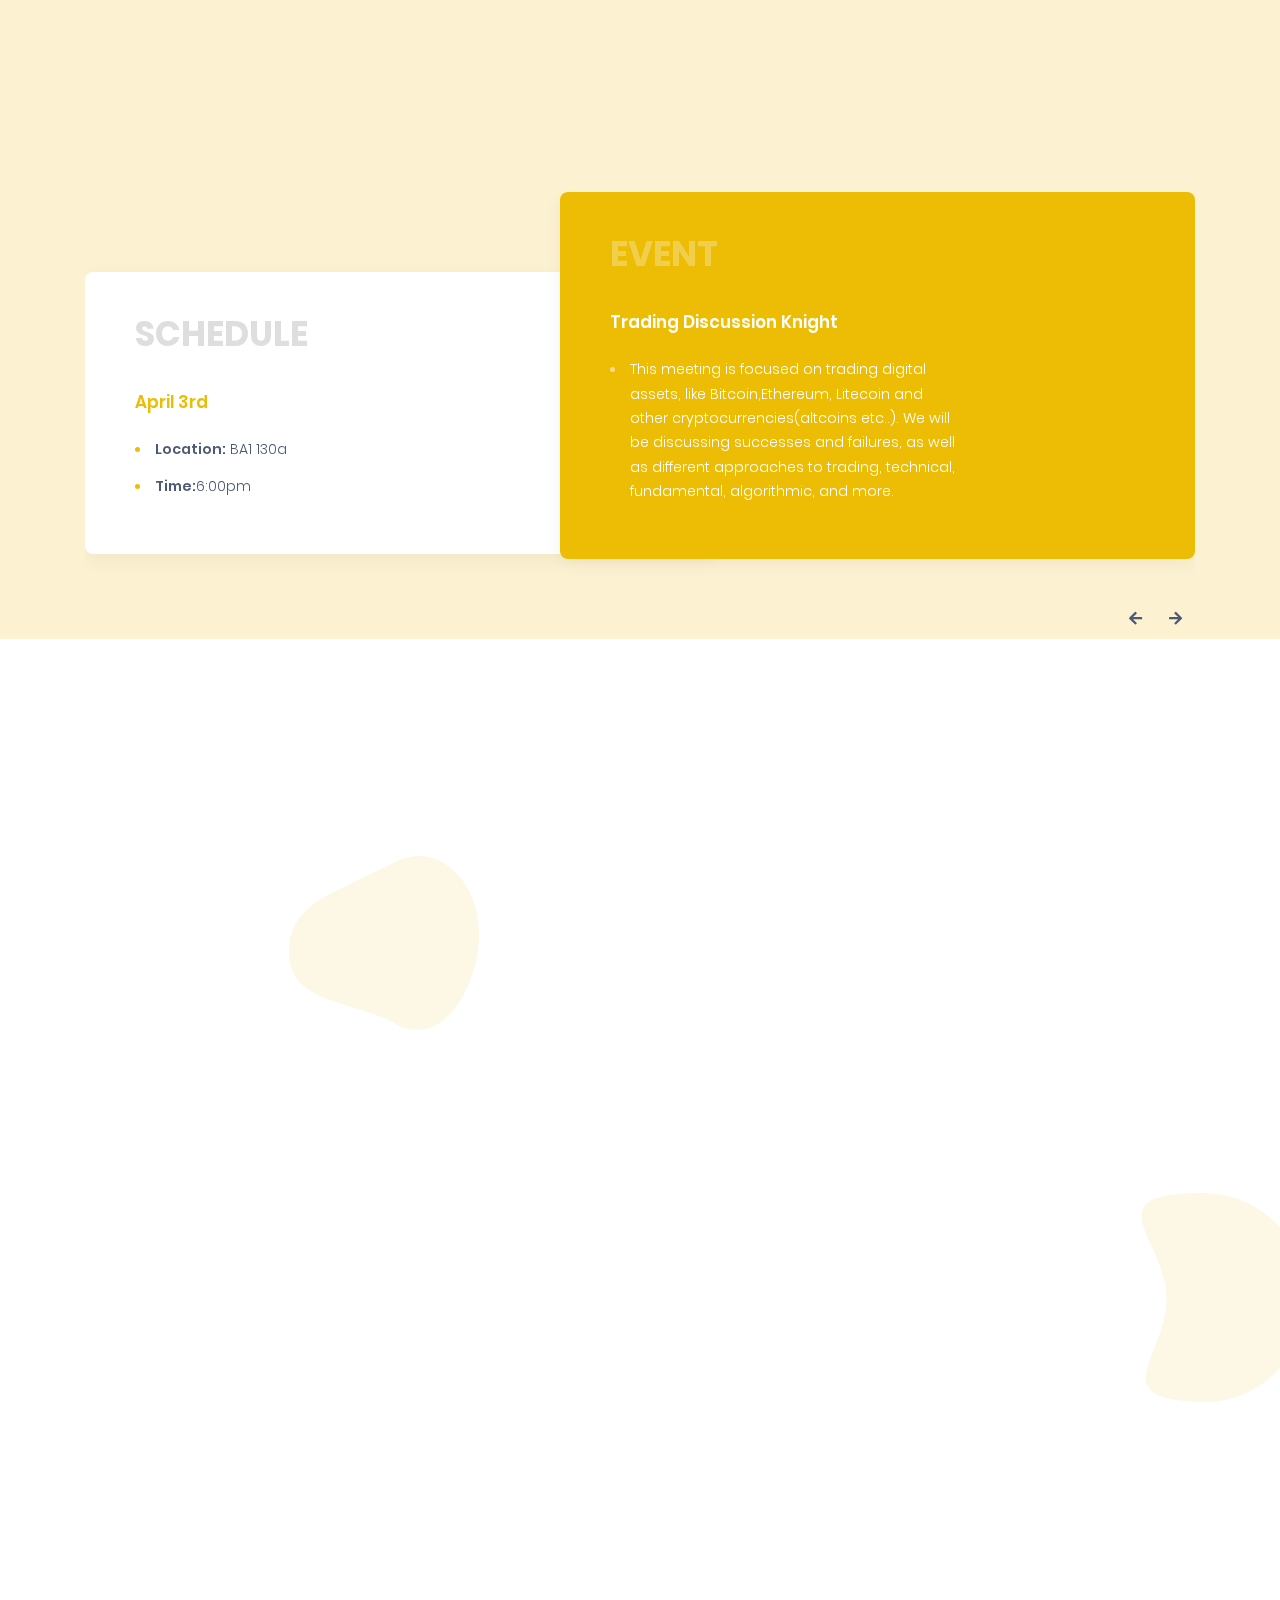
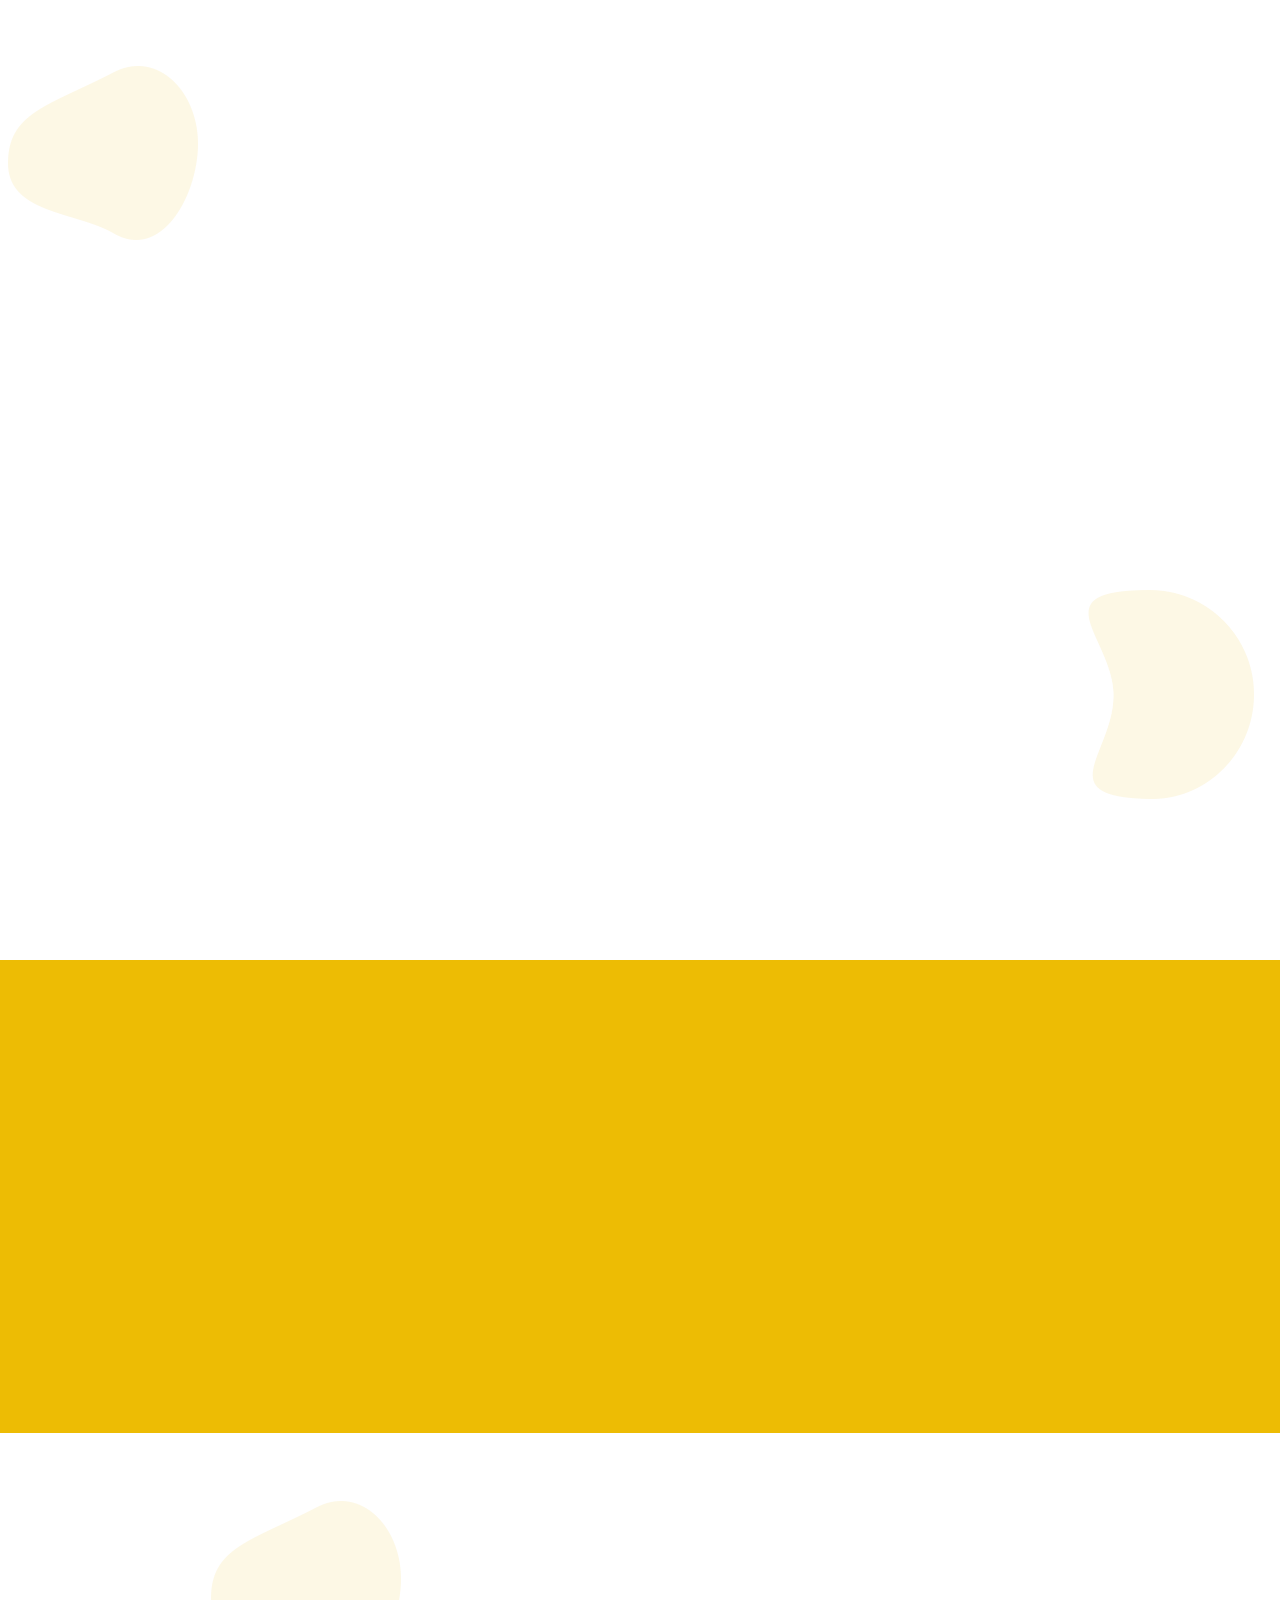
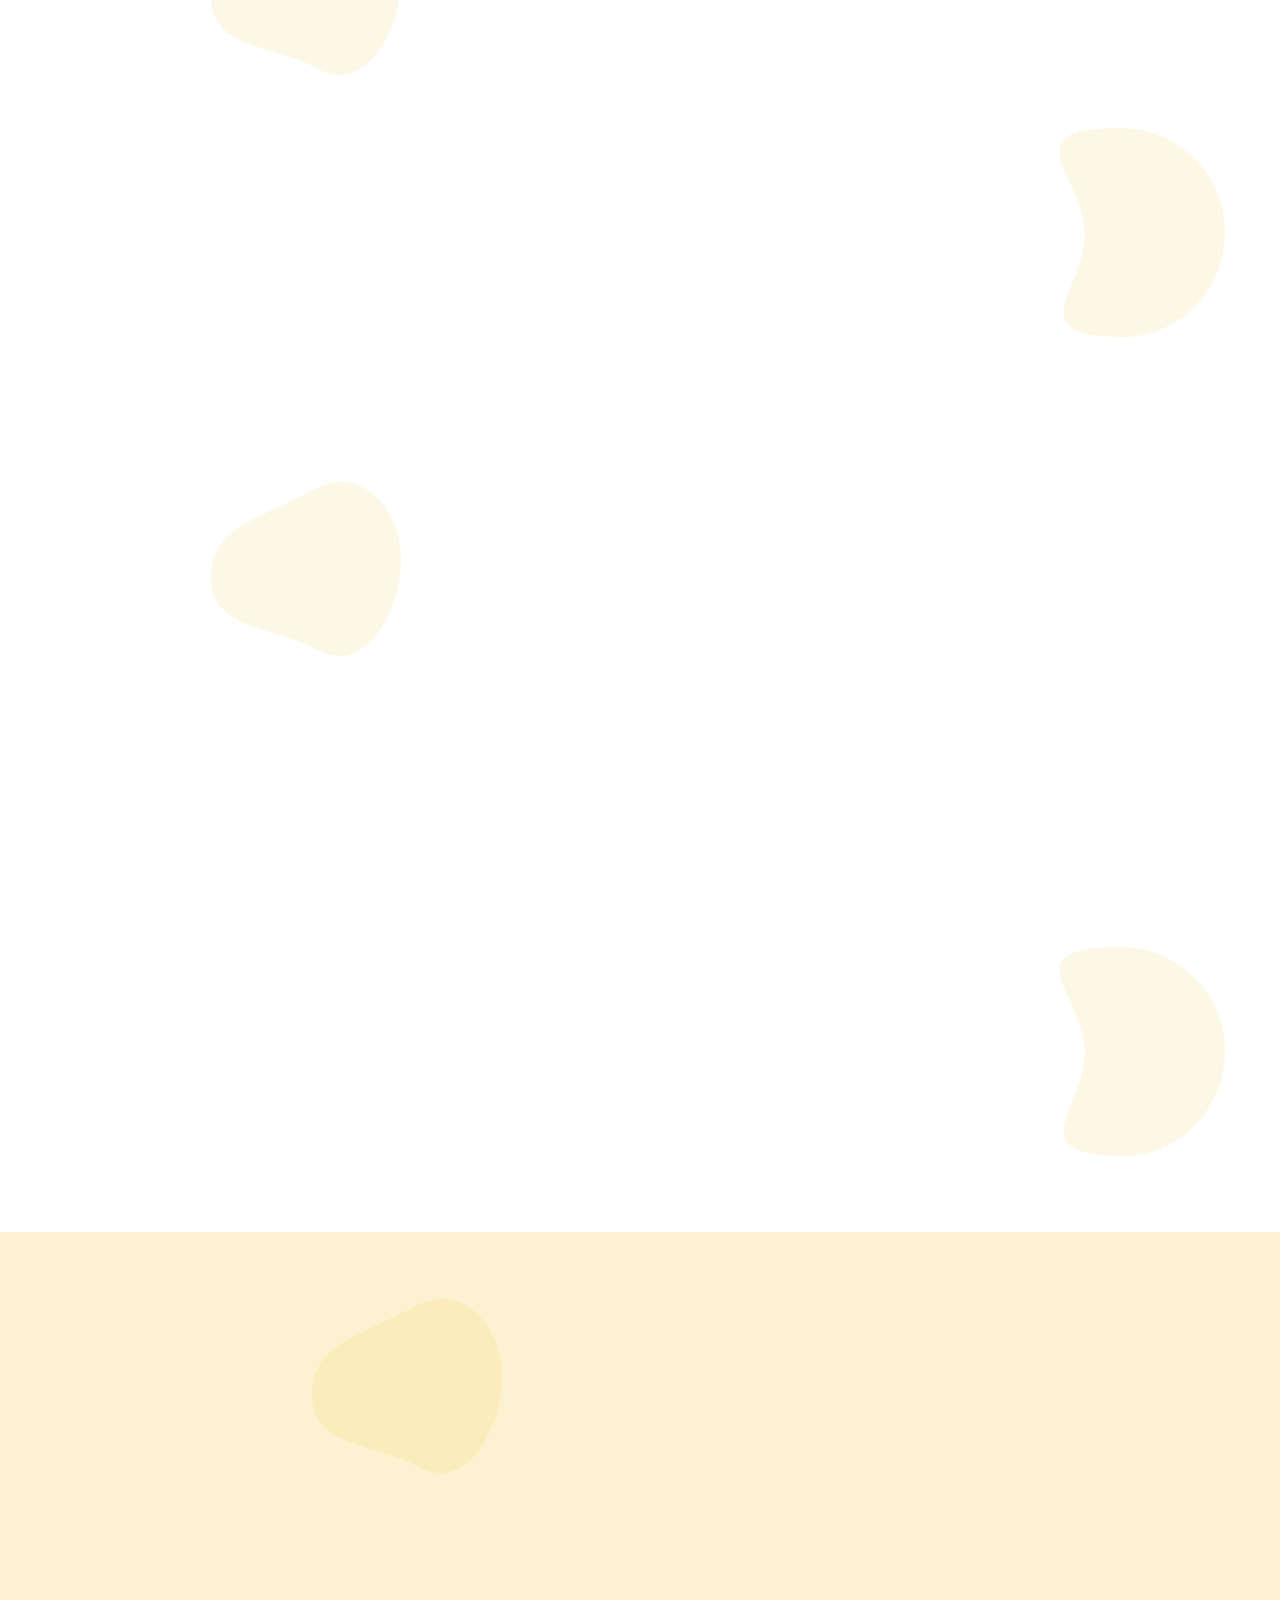
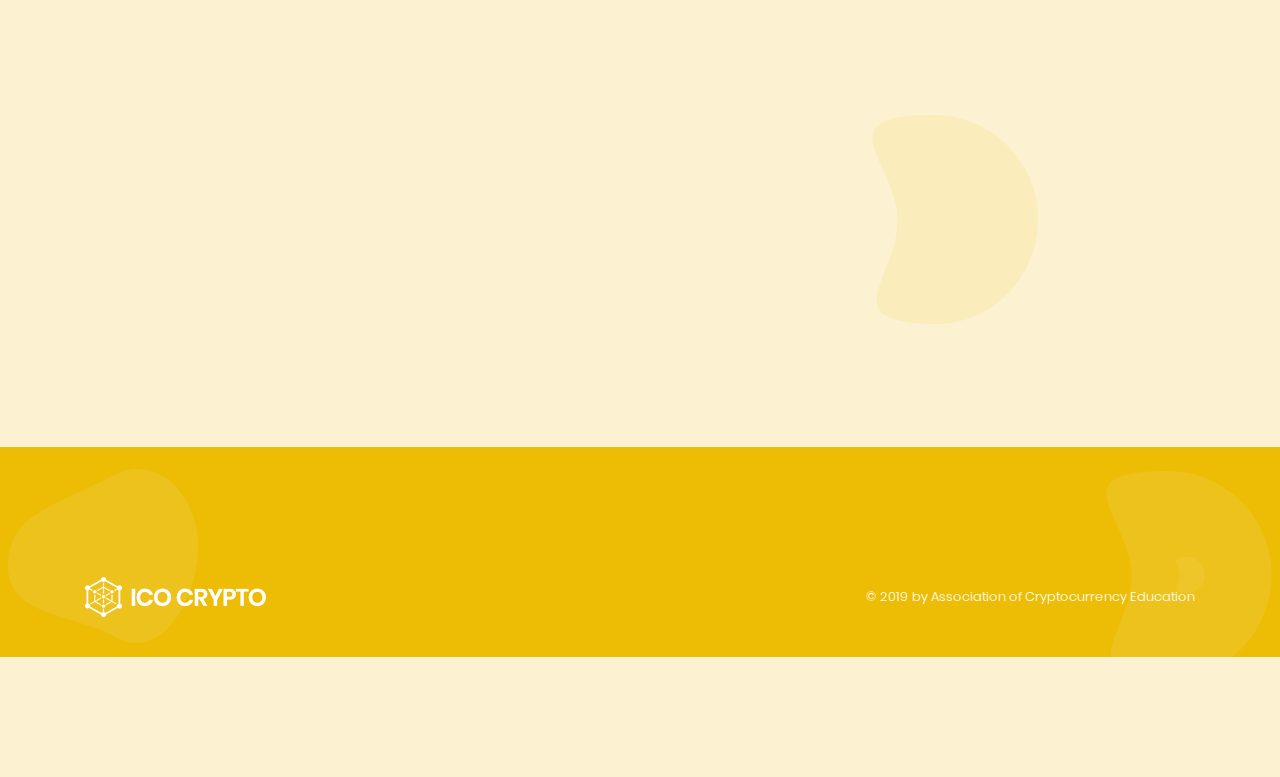
==== commit 81b2ae82: "Update index.html" ====
--- a/index.html
+++ b/index.html
@@ -168,34 +168,6 @@
                         <div class="col-md-6 col-sm-12 animate-left delay-5ms">
                             <div class="prblm-item">
                                 <h2 class="prblm-title">Schedule</h2>
-                                <h5 class="prblm-subtitle">March 27th</h5>
-                                <ul class="prblm-points">
-                                    <li><b>Location:</b> BA1 130a</li>
-                                    <li><b>Time:</b>6:00pm</li>
-                                </ul>
-                            </div>
-                        </div>
-                        <div class="col-md-6 col-sm-12 animate-right delay-7ms">
-                            <div class="sltn-item">
-                                <h2 class="sltn-title">Event</h2>
-                                <h5 class="sltn-subtitle"> Token Discussion Knight (Possible Surprise Guest Speaker) </h5>
-                                <ul class="sltn-points">
-                                    <li> Come join our team for a discussion on a variety of different cryptocurrency and Blockchain projects that are showing success. This is an open platform for asking questions and learning about the new technology. </li>
-                                </ul>
-                            </div>
-                        </div>
-                    </div>
-                </div>
-            <!-- End of Event #1  -->
-
-
-			<!--  Start of Event #2  -->
-            <div class="prblmsltn-list">
-                <div class="prblmsltn-item">
-                    <div class="row">
-                        <div class="col-md-6 col-sm-12 animate-left delay-5ms">
-                            <div class="prblm-item">
-                                <h2 class="prblm-title">Schedule</h2>
                                 <h5 class="prblm-subtitle">April 3rd</h5>
                                 <ul class="prblm-points">
                                     <li><b>Location:</b> BA1 130a</li>
@@ -206,9 +178,39 @@
                         <div class="col-md-6 col-sm-12 animate-right delay-7ms">
                             <div class="sltn-item">
                                 <h2 class="sltn-title">Event</h2>
-                                <h5 class="sltn-subtitle">General Body Meeting </h5>
+                                <h5 class="sltn-subtitle"> Trading Discussion Knight  </h5>
                                 <ul class="sltn-points">
-                                    <li> Details Coming soon! </li>
+                                    <li> This meeting is focused on trading digital assets, like Bitcoin,Ethereum, Litecoin and other cryptocurrencies(altcoins etc..).  We will be discussing successes and failures, as well as different approaches to trading, technical, fundamental, algorithmic,
+
+and more. </li>
+                                </ul>
+                            </div>
+                        </div>
+                    </div>
+                </div>
+            <!-- End of Event #1  -->
+
+
+			<!--  Start of Event #2  -->
+            <div class="prblmsltn-list">
+                <div class="prblmsltn-item">
+                    <div class="row">
+                        <div class="col-md-6 col-sm-12 animate-left delay-5ms">
+                            <div class="prblm-item">
+                                <h2 class="prblm-title">Schedule</h2>
+                                <h5 class="prblm-subtitle">April 10th</h5>
+                                <ul class="prblm-points">
+                                    <li><b>Location:</b> BA1 130a</li>
+                                    <li><b>Time:</b>6:00pm</li>
+                                </ul>
+                            </div>
+                        </div>
+                        <div class="col-md-6 col-sm-12 animate-right delay-7ms">
+                            <div class="sltn-item">
+                                <h2 class="sltn-title">Event</h2>
+                                <h5 class="sltn-subtitle"> Surprise Speaker Panel! </h5>
+                                <ul class="sltn-points">
+                                    <li> Local Industry experts join us for an informative session followed by an interactive Q&A.  An excellent learning and networking opportunity. </li>
                                 </ul>
                             </div>
                         </div>
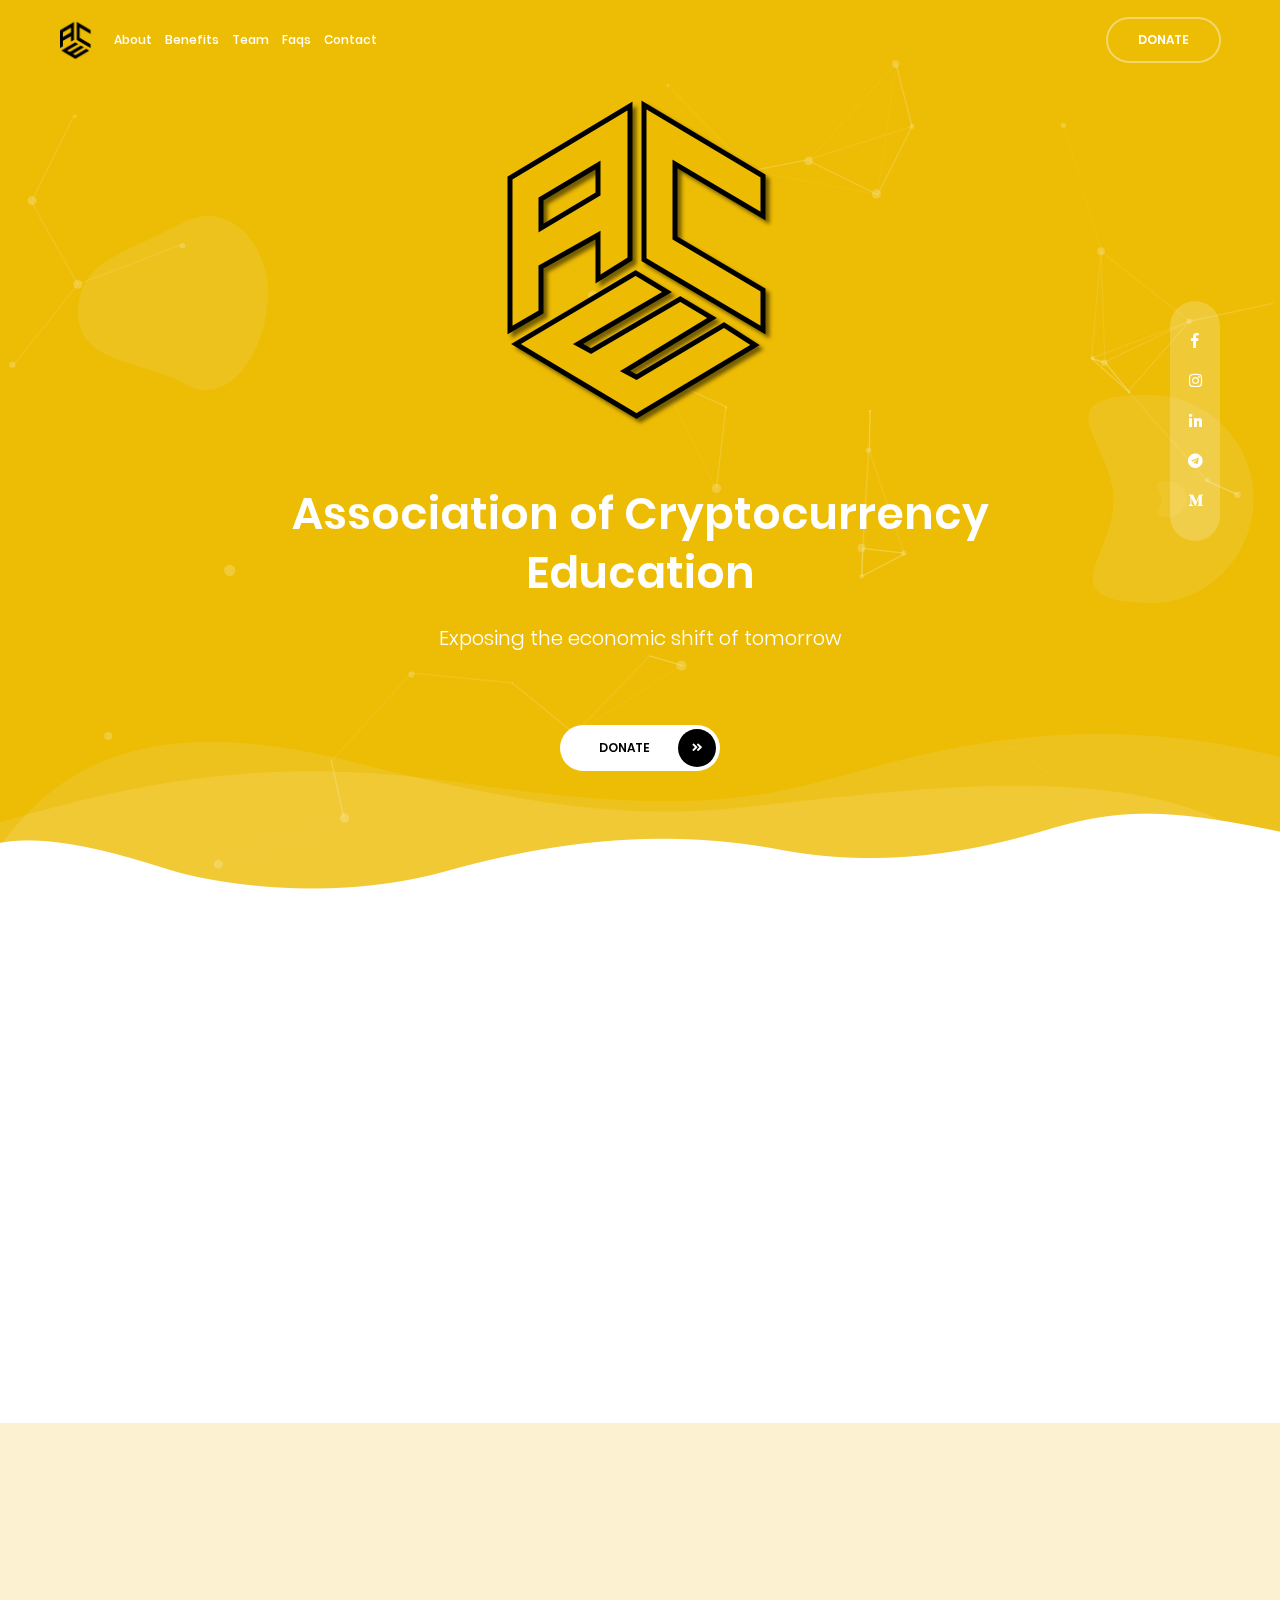
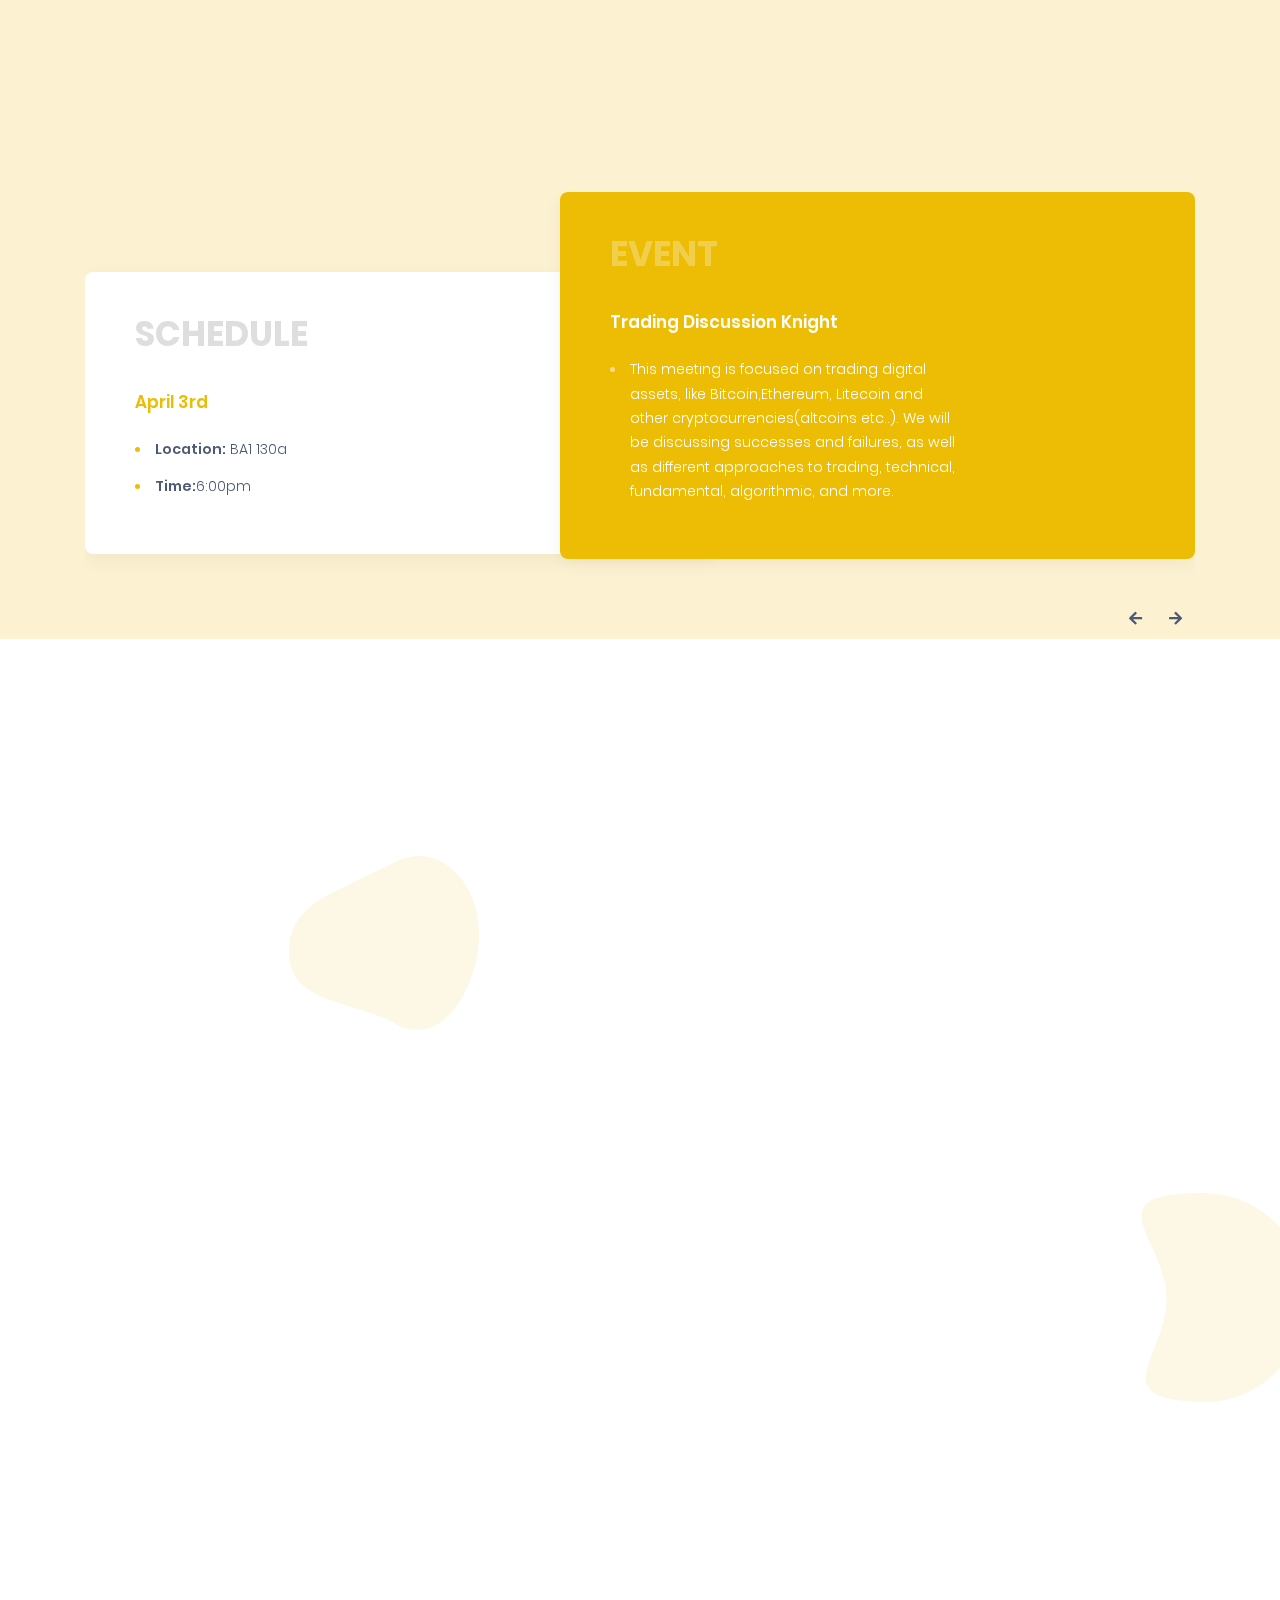
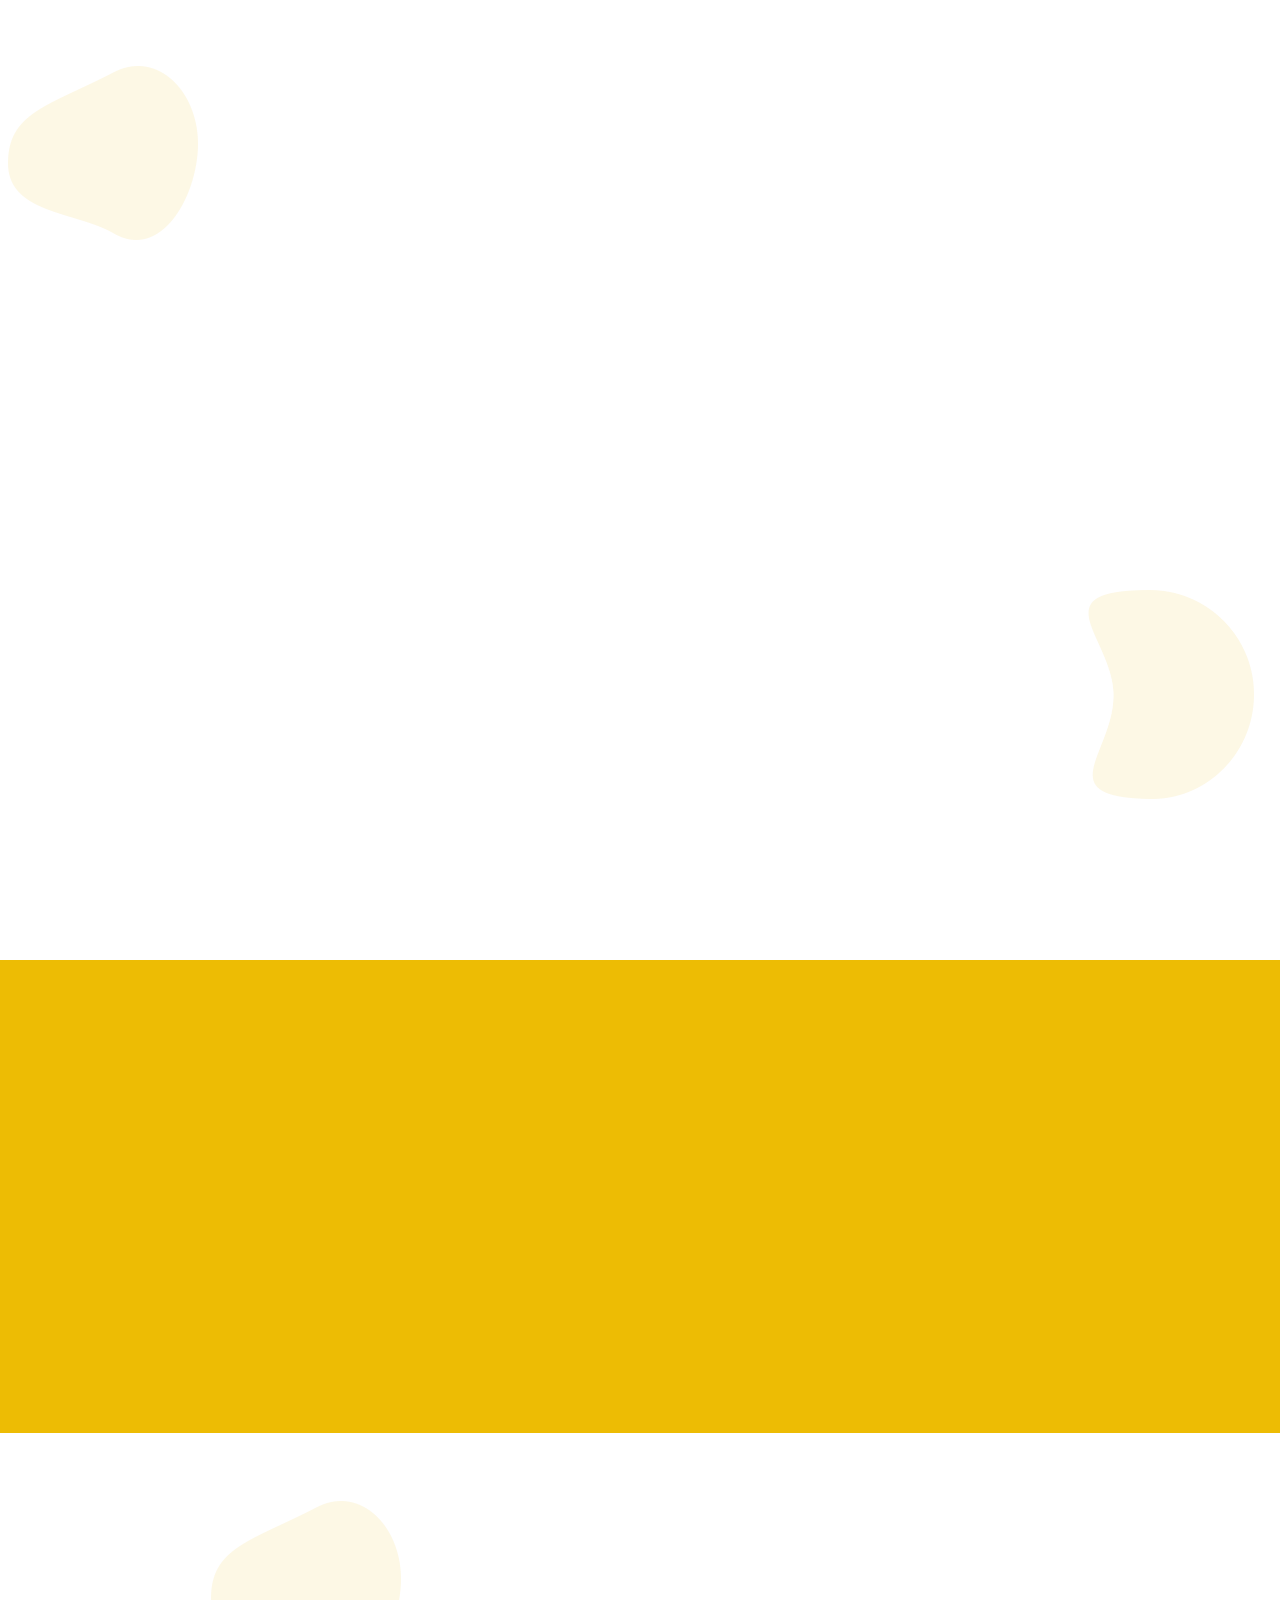
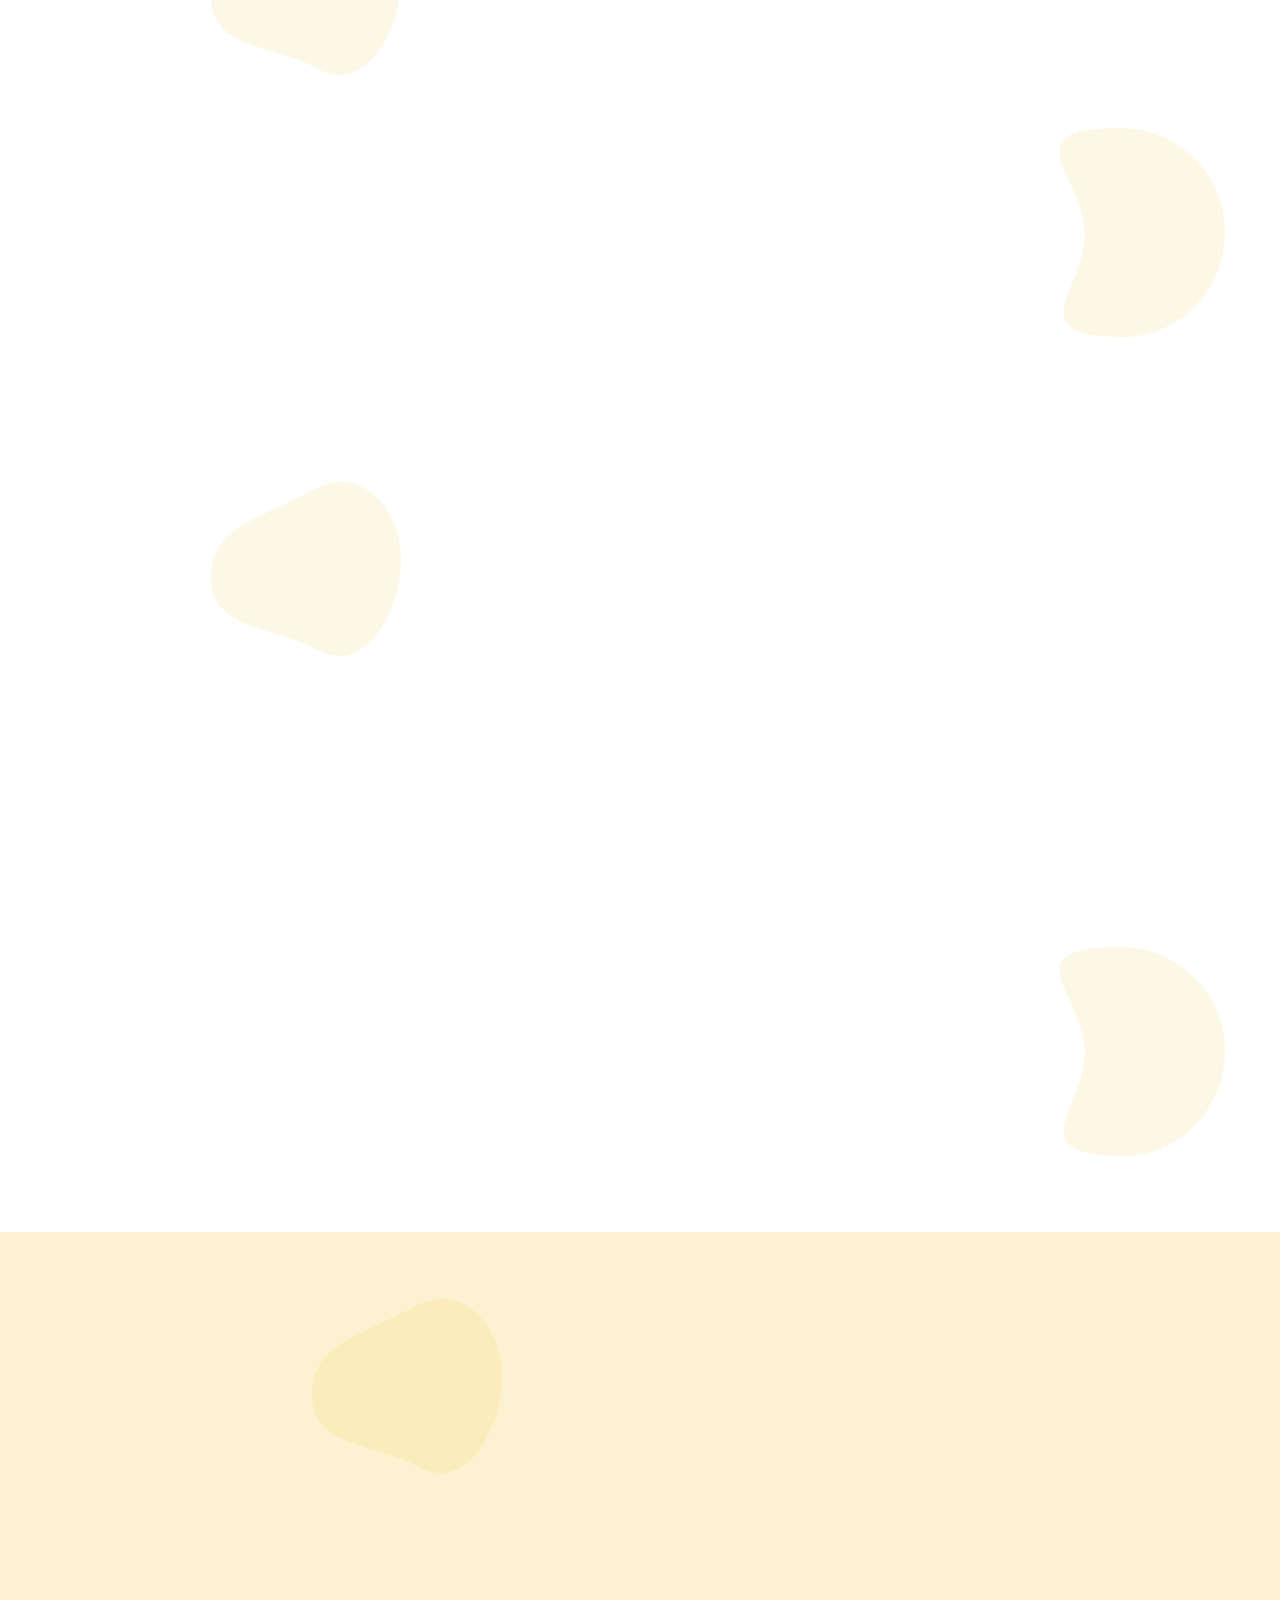
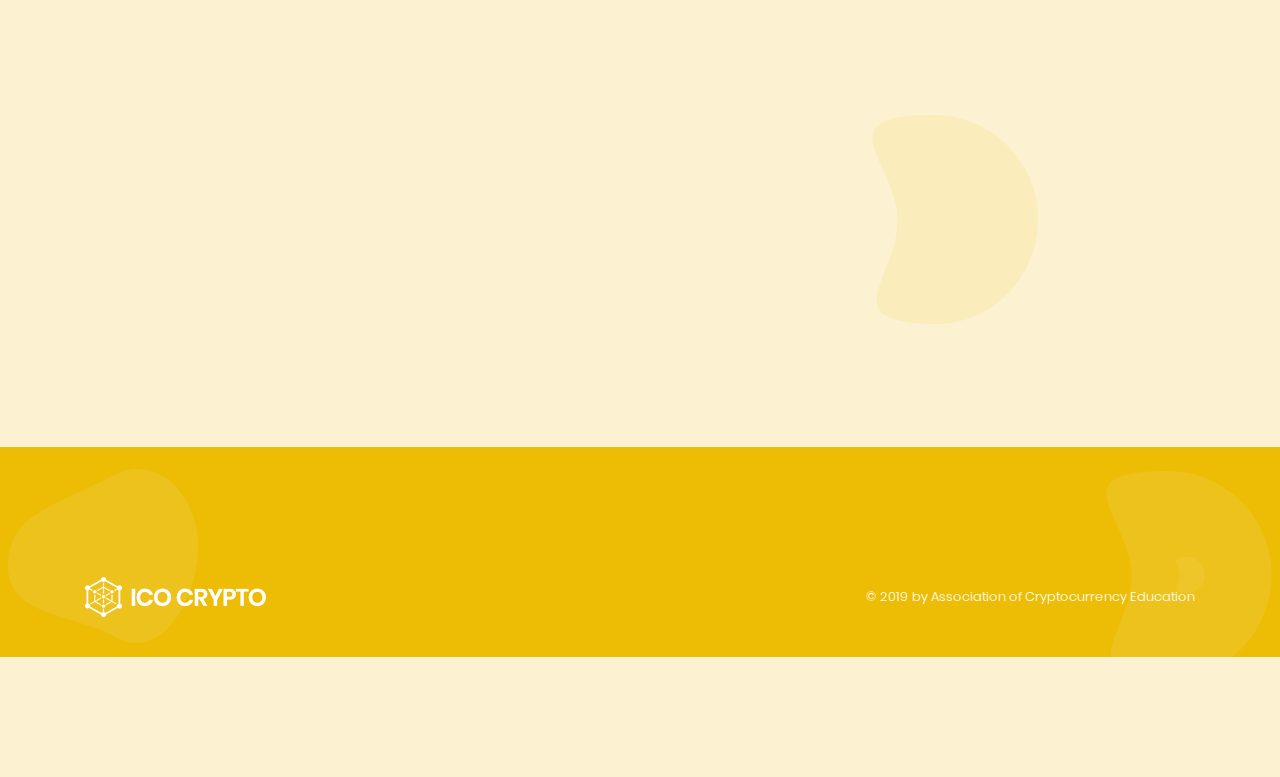
==== commit ee14db4d: "Update index.html" ====
--- a/index.html
+++ b/index.html
@@ -208,9 +208,9 @@
                         <div class="col-md-6 col-sm-12 animate-right delay-7ms">
                             <div class="sltn-item">
                                 <h2 class="sltn-title">Event</h2>
-                                <h5 class="sltn-subtitle"> Surprise Speaker Panel! </h5>
+                                <h5 class="sltn-subtitle"> General Body Meeting </h5>
                                 <ul class="sltn-points">
-                                    <li> Local Industry experts join us for an informative session followed by an interactive Q&A.  An excellent learning and networking opportunity. </li>
+                                    <li> More details coming soon! </li>
                                 </ul>
                             </div>
                         </div>
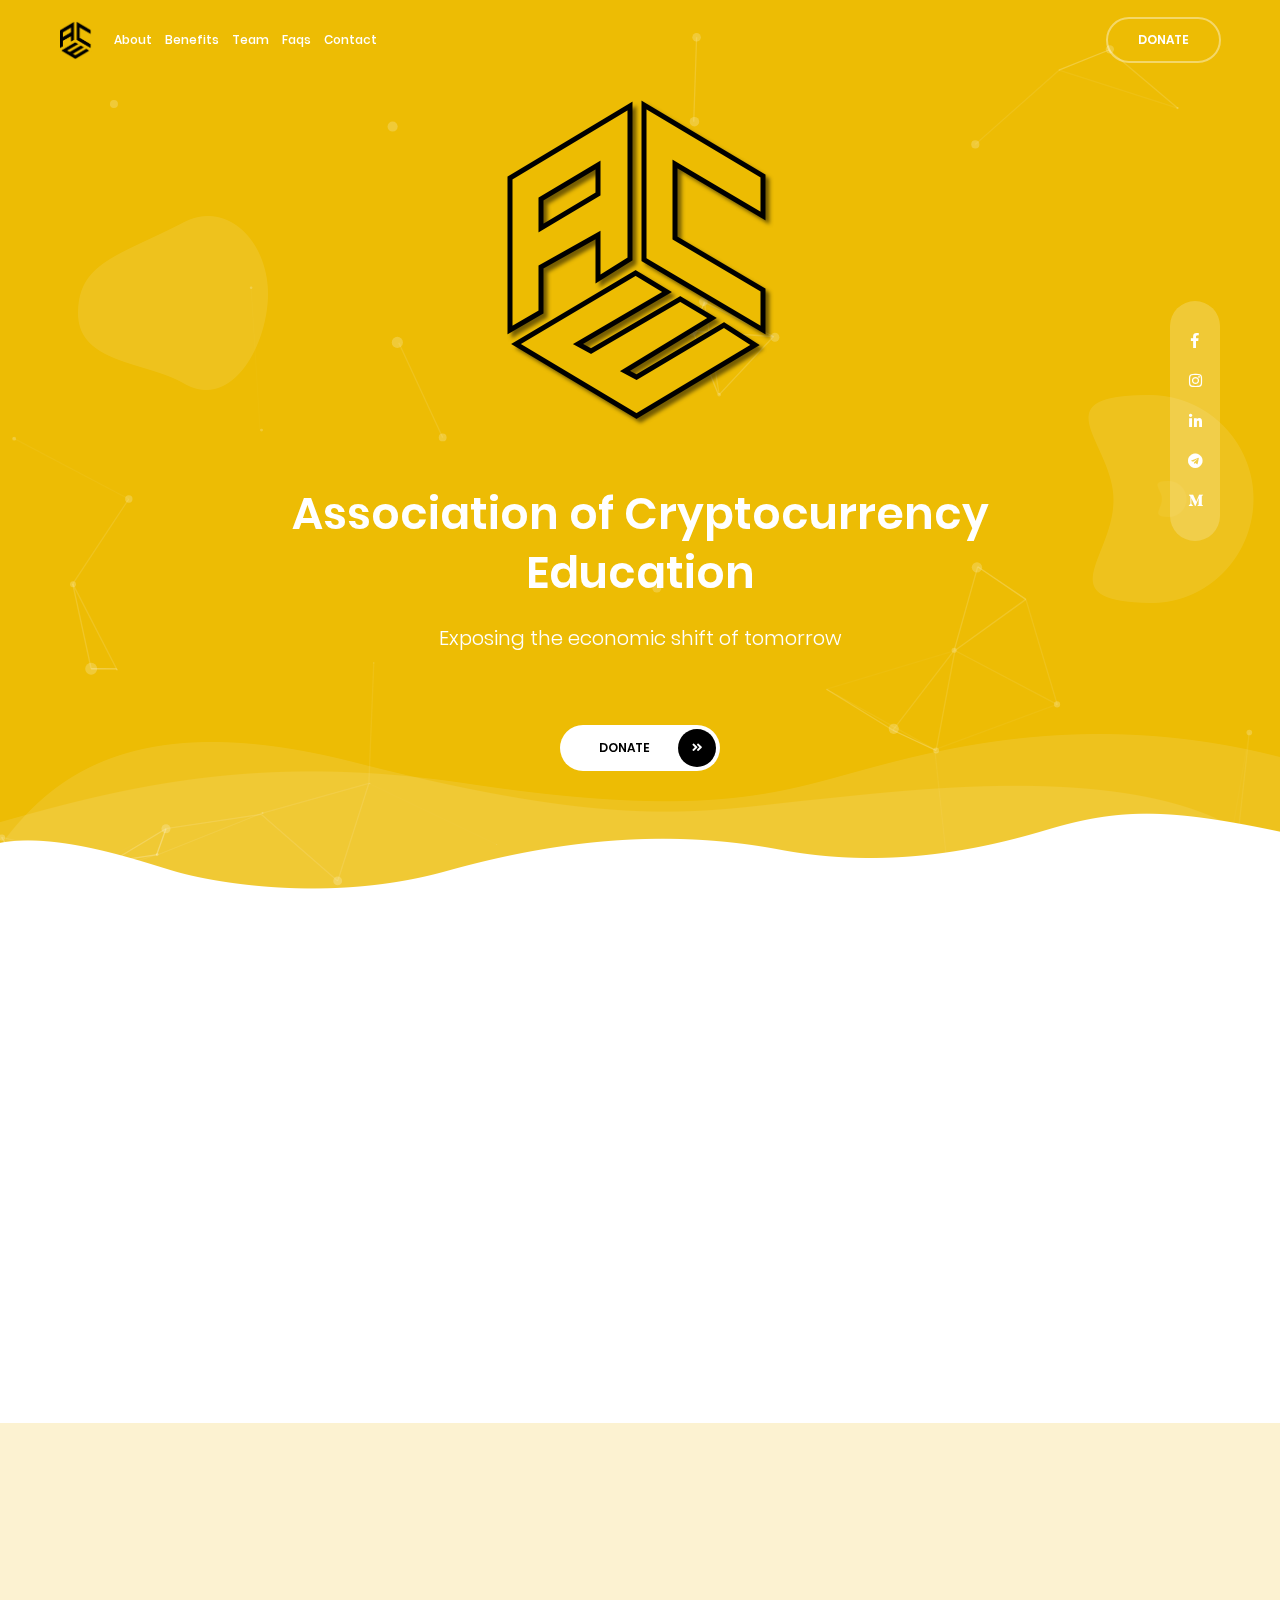
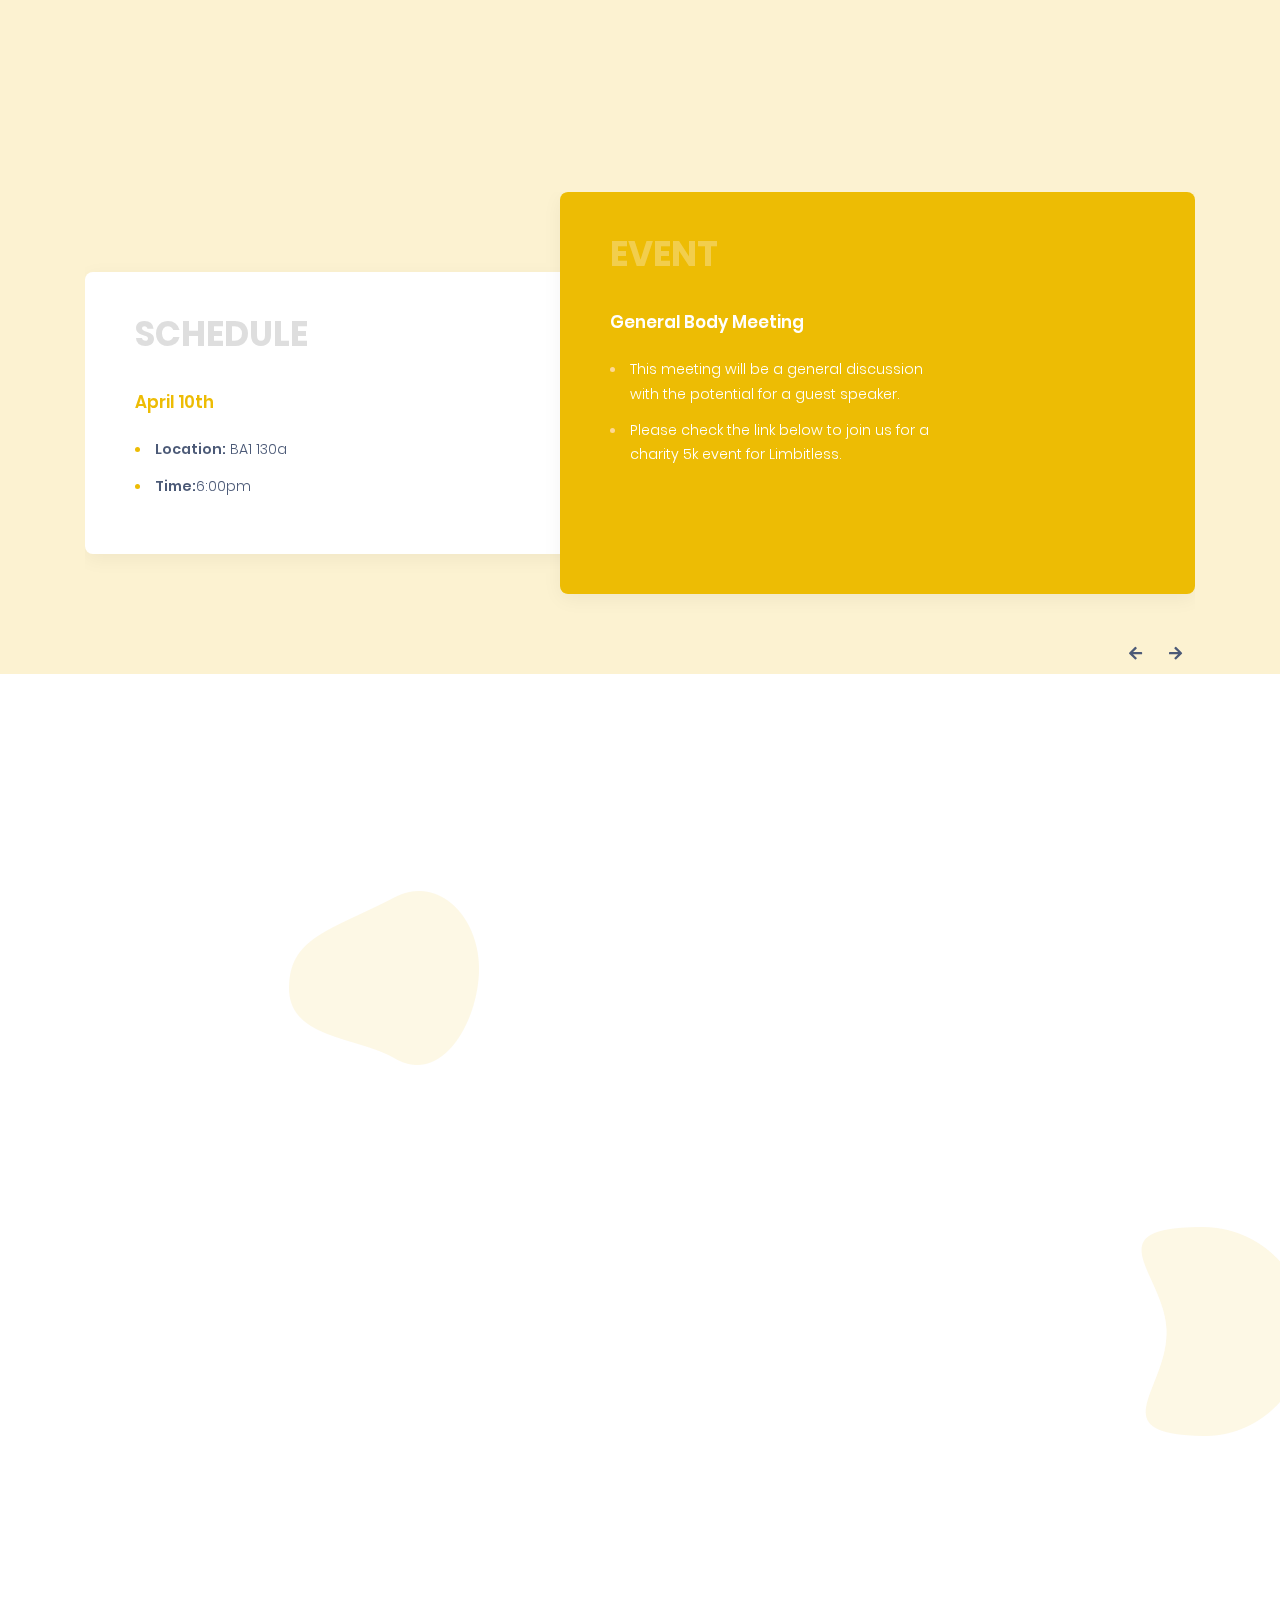
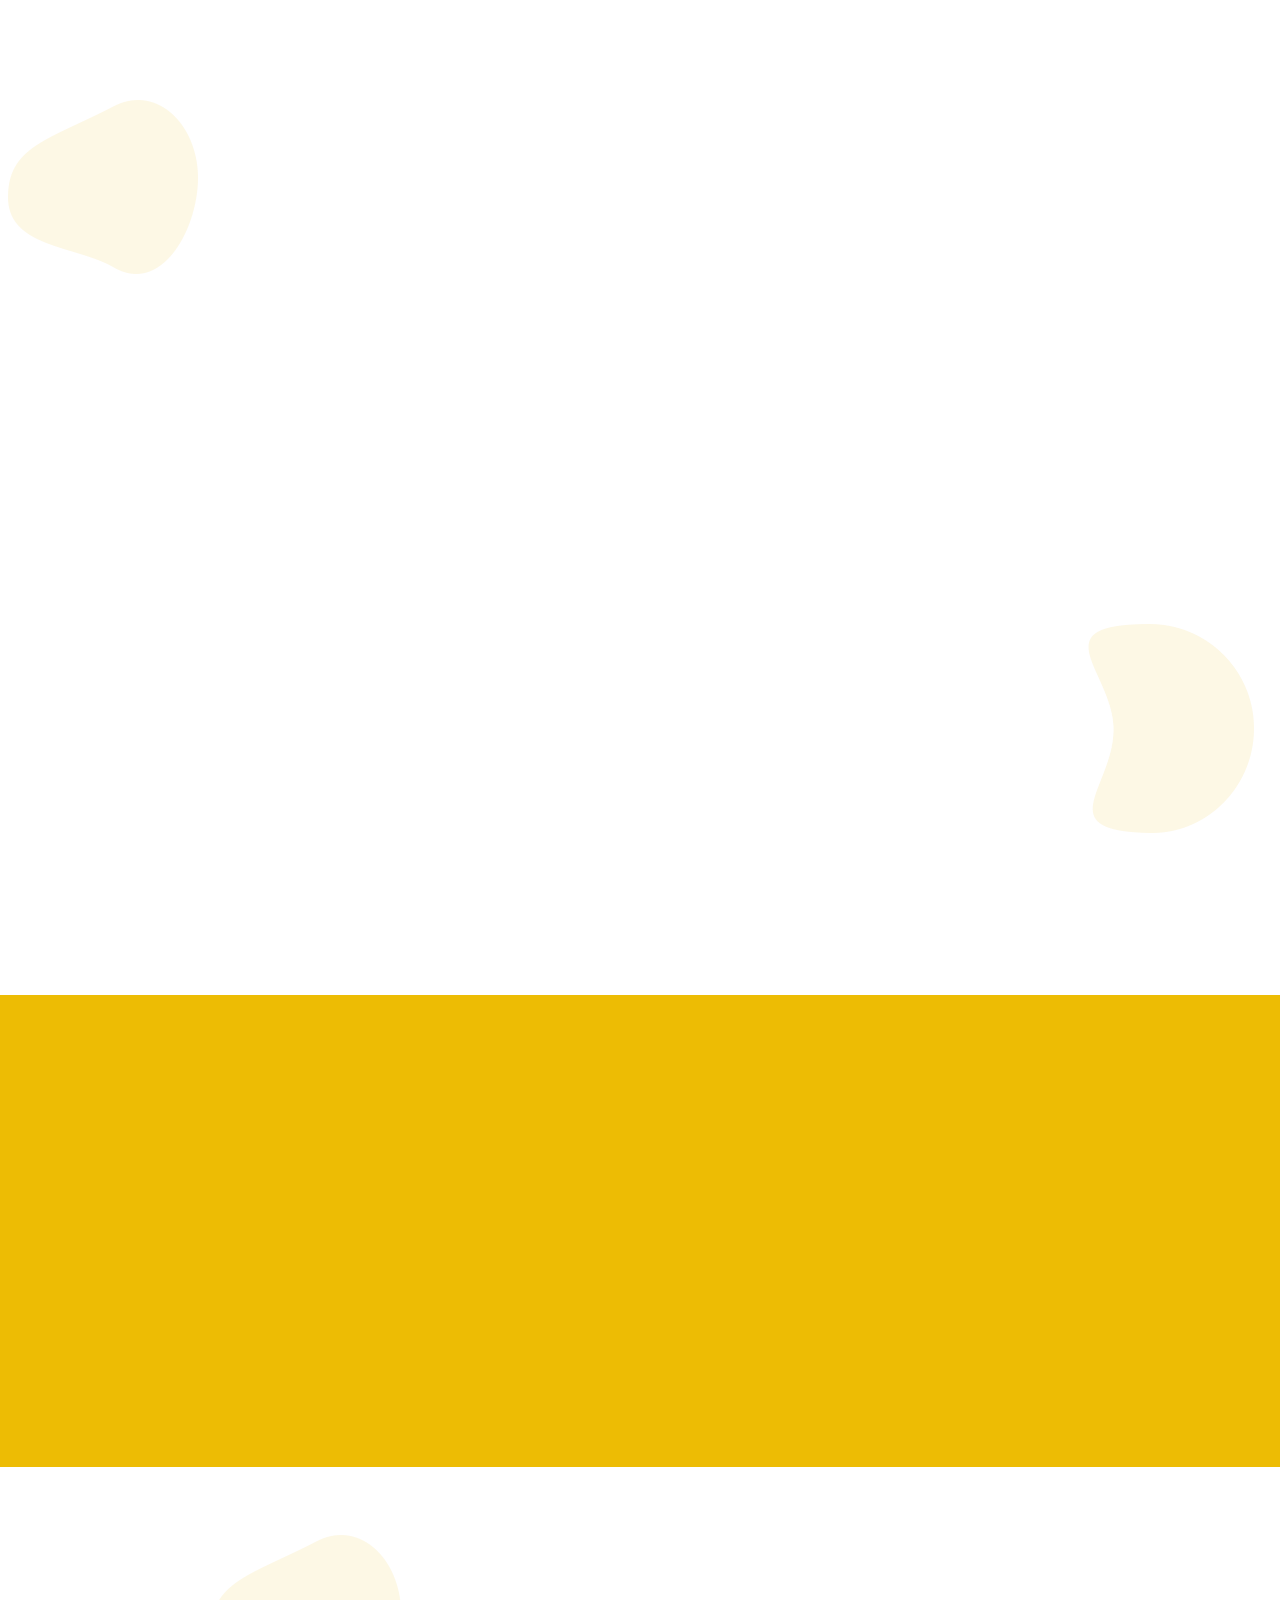
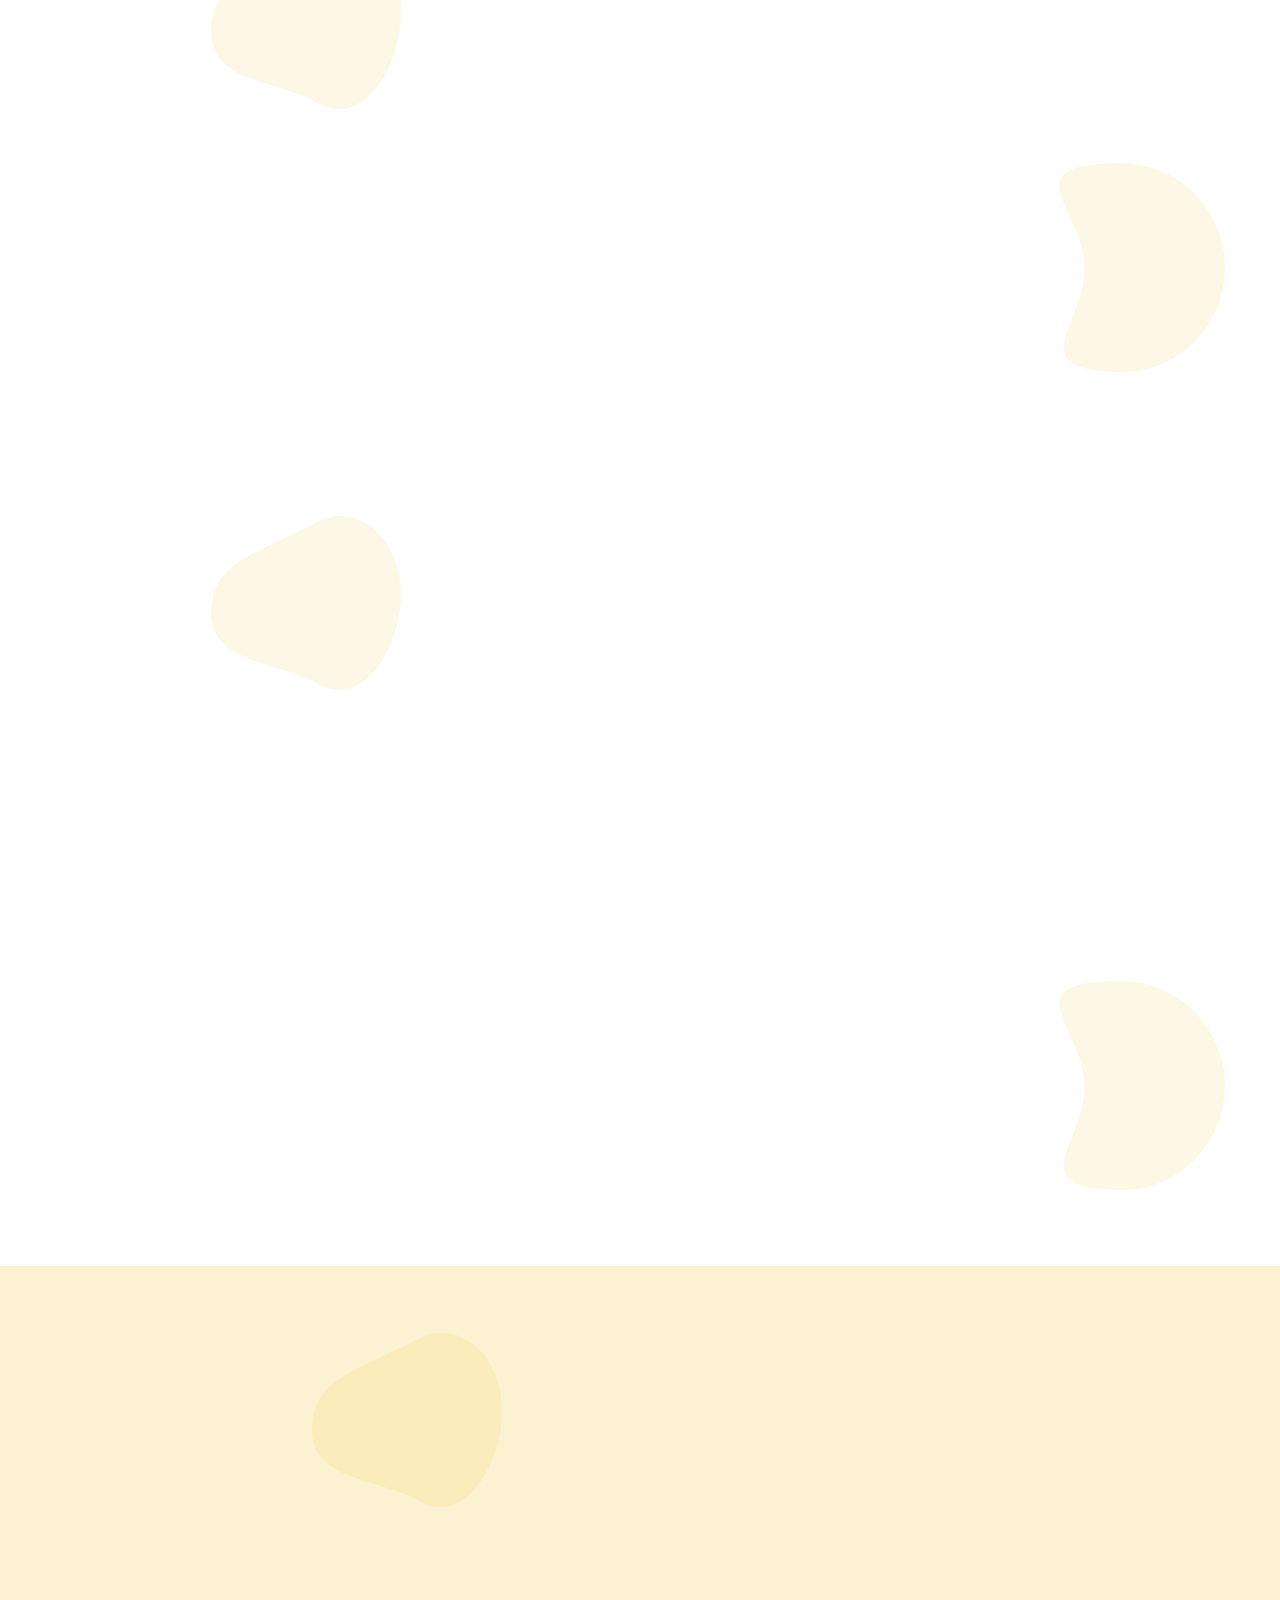
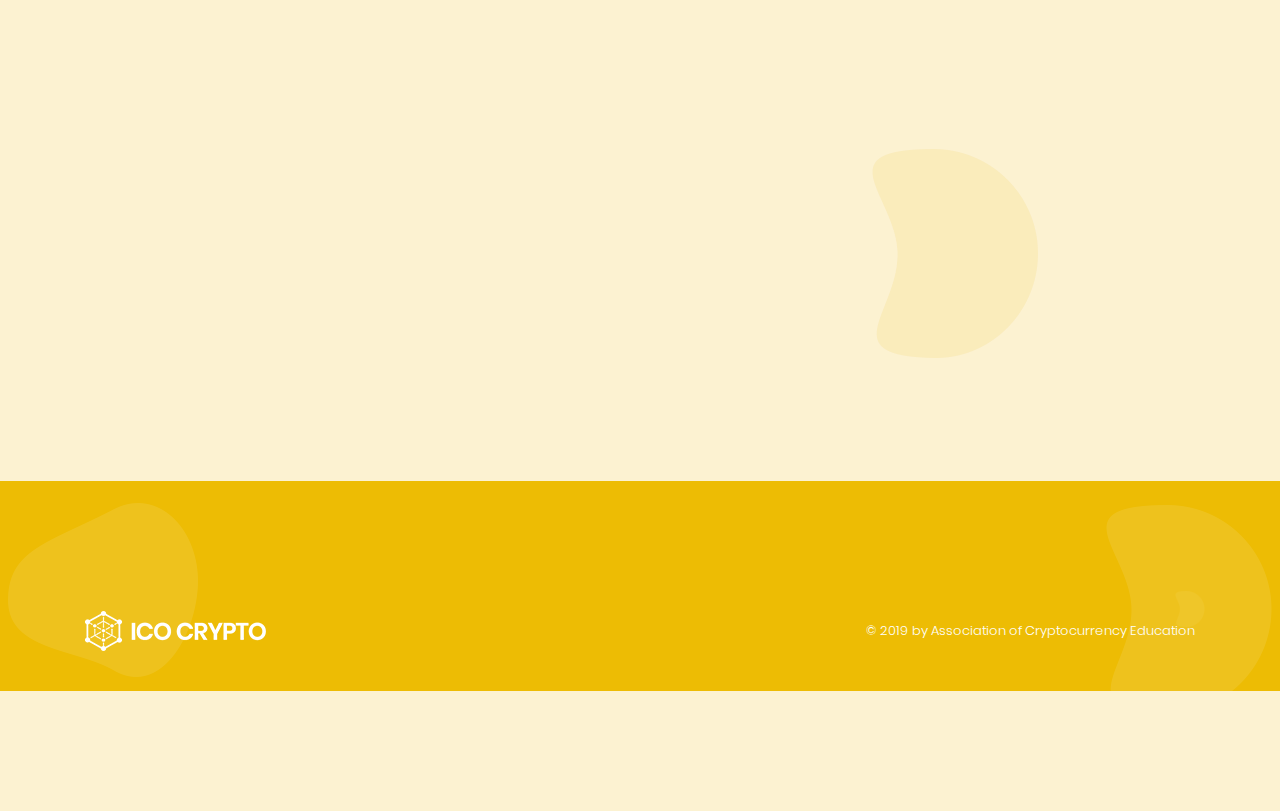
==== commit 552f5056: "Update index.html" ====
--- a/index.html
+++ b/index.html
@@ -168,36 +168,6 @@
                         <div class="col-md-6 col-sm-12 animate-left delay-5ms">
                             <div class="prblm-item">
                                 <h2 class="prblm-title">Schedule</h2>
-                                <h5 class="prblm-subtitle">April 3rd</h5>
-                                <ul class="prblm-points">
-                                    <li><b>Location:</b> BA1 130a</li>
-                                    <li><b>Time:</b>6:00pm</li>
-                                </ul>
-                            </div>
-                        </div>
-                        <div class="col-md-6 col-sm-12 animate-right delay-7ms">
-                            <div class="sltn-item">
-                                <h2 class="sltn-title">Event</h2>
-                                <h5 class="sltn-subtitle"> Trading Discussion Knight  </h5>
-                                <ul class="sltn-points">
-                                    <li> This meeting is focused on trading digital assets, like Bitcoin,Ethereum, Litecoin and other cryptocurrencies(altcoins etc..).  We will be discussing successes and failures, as well as different approaches to trading, technical, fundamental, algorithmic,
-
-and more. </li>
-                                </ul>
-                            </div>
-                        </div>
-                    </div>
-                </div>
-            <!-- End of Event #1  -->
-
-
-			<!--  Start of Event #2  -->
-            <div class="prblmsltn-list">
-                <div class="prblmsltn-item">
-                    <div class="row">
-                        <div class="col-md-6 col-sm-12 animate-left delay-5ms">
-                            <div class="prblm-item">
-                                <h2 class="prblm-title">Schedule</h2>
                                 <h5 class="prblm-subtitle">April 10th</h5>
                                 <ul class="prblm-points">
                                     <li><b>Location:</b> BA1 130a</li>
@@ -208,9 +178,44 @@
                         <div class="col-md-6 col-sm-12 animate-right delay-7ms">
                             <div class="sltn-item">
                                 <h2 class="sltn-title">Event</h2>
-                                <h5 class="sltn-subtitle"> General Body Meeting </h5>
+                                <h5 class="sltn-subtitle"> General Body Meeting  </h5>
                                 <ul class="sltn-points">
-                                    <li> More details coming soon! </li>
+                                    <li> This meeting will be a general discussion with the potential for a guest speaker. </li>
+									<li> Please check the link below to join us for a charity 5k event for Limbitless. </li>
+                                 <ul class="btns text-center text-lg-left animated" data-animate="fadeInUp" data-delay=".8">
+								 <li><a href="https://www.ucfmilesforsmiles.com" target="_top"" class="btn btn-sm">Miles For Smiles 5k</a></li>
+                               
+								</ul>
+                            </div>
+                        </div>
+                    </div>
+                </div>
+            <!-- End of Event #1  -->
+
+
+			<!--  Start of Event #2  -->
+            <div class="prblmsltn-list">
+                <div class="prblmsltn-item">
+                    <div class="row">
+                        <div class="col-md-6 col-sm-12 animate-left delay-5ms">
+                            <div class="prblm-item">
+                                <h2 class="prblm-title">Schedule</h2>
+                                <h5 class="prblm-subtitle">April 17th</h5>
+                                <ul class="prblm-points">
+                                    <li><b>Location:</b> BA1 130a</li>
+                                    <li><b>Time:</b>6:00pm</li>
+                                </ul>
+                            </div>
+                        </div>
+                        <div class="col-md-6 col-sm-12 animate-right delay-7ms">
+                            <div class="sltn-item">
+                                <h2 class="sltn-title">Event</h2>
+                                <h5 class="sltn-subtitle"> Surprise Speaker Panel! </h5>
+                                <ul class="sltn-points">
+                                    <li> This meeting will be a general discussion with the potential for a guest speaker.  </li>
+									<li> Please check the link below to join us for a charity 5k event for Limbitless. </li>
+									   <ul class="btns text-center text-lg-left animated" data-animate="fadeInUp" data-delay=".8">
+									   <li><a href="www.ucfmilesforsmiles.com" target="_top"" class="btn btn-sm">Miles For Smiles 5k</a></li>
                                 </ul>
                             </div>
                         </div>
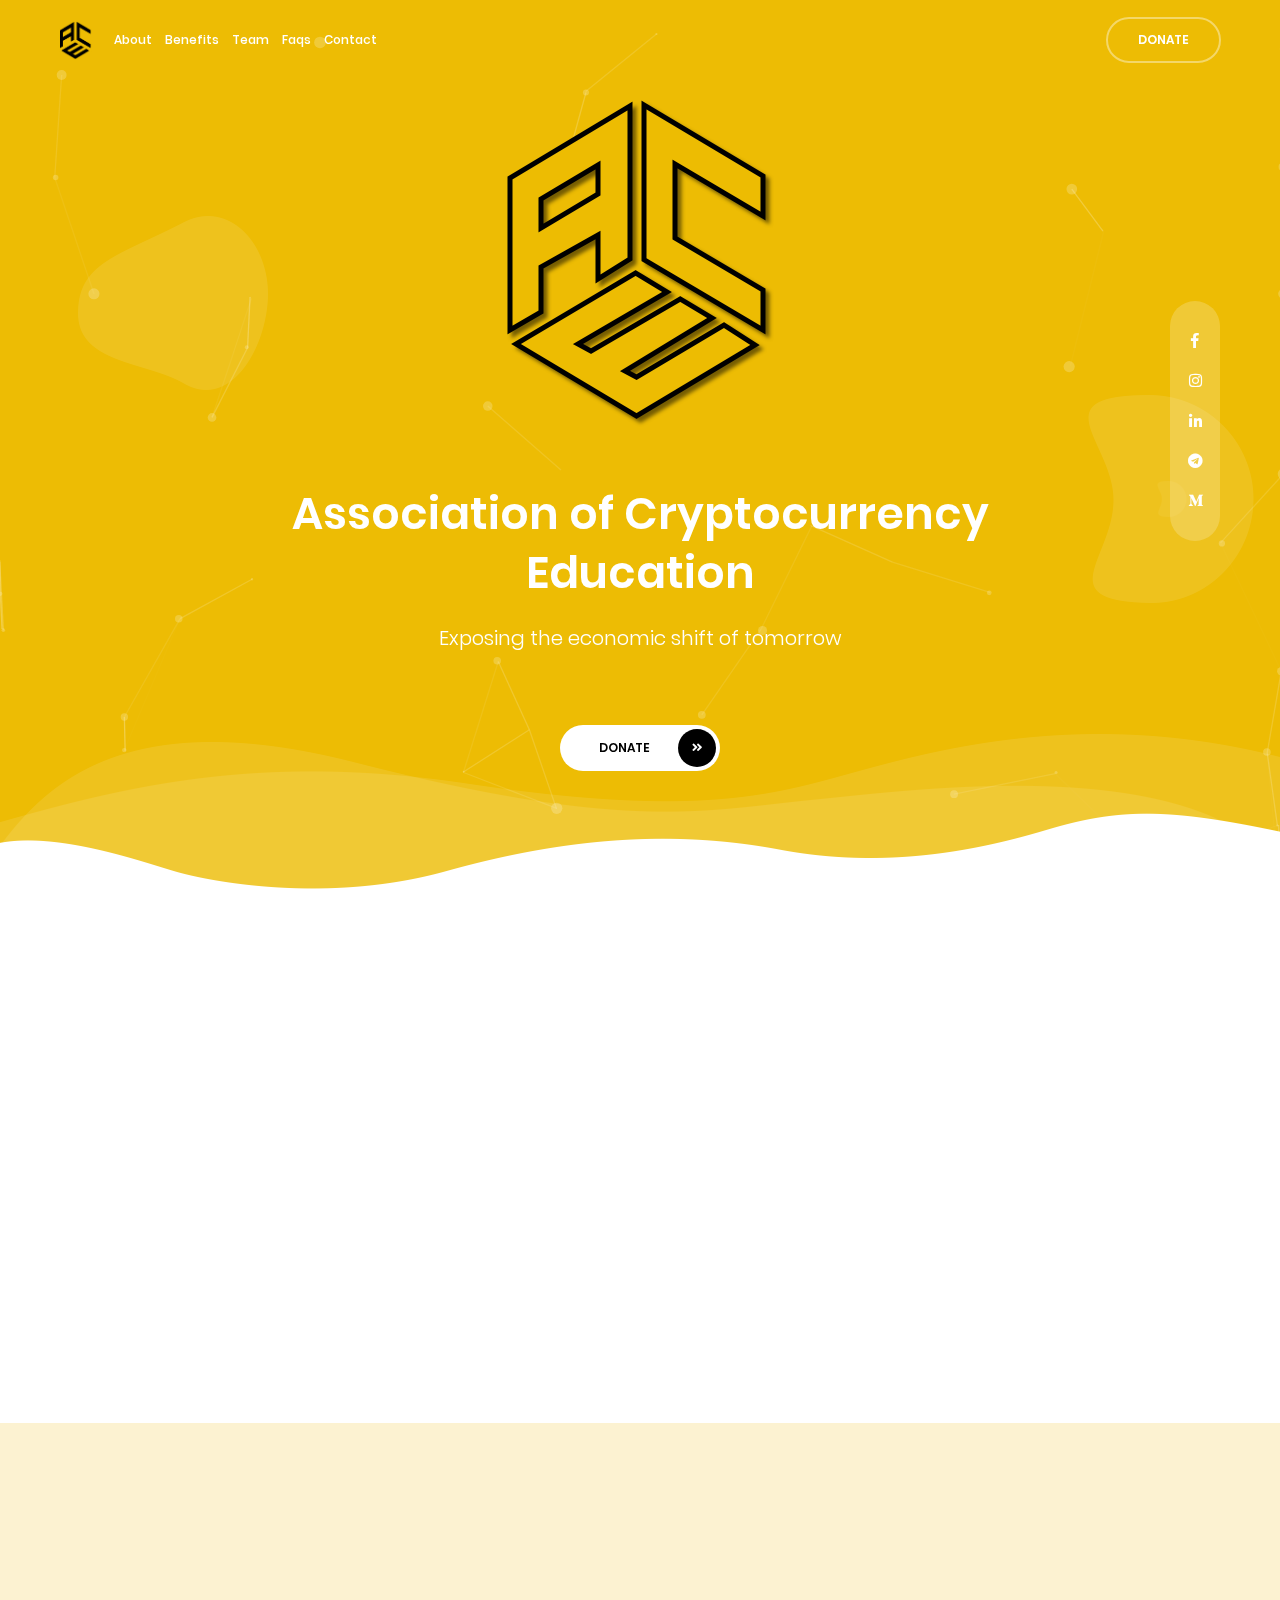
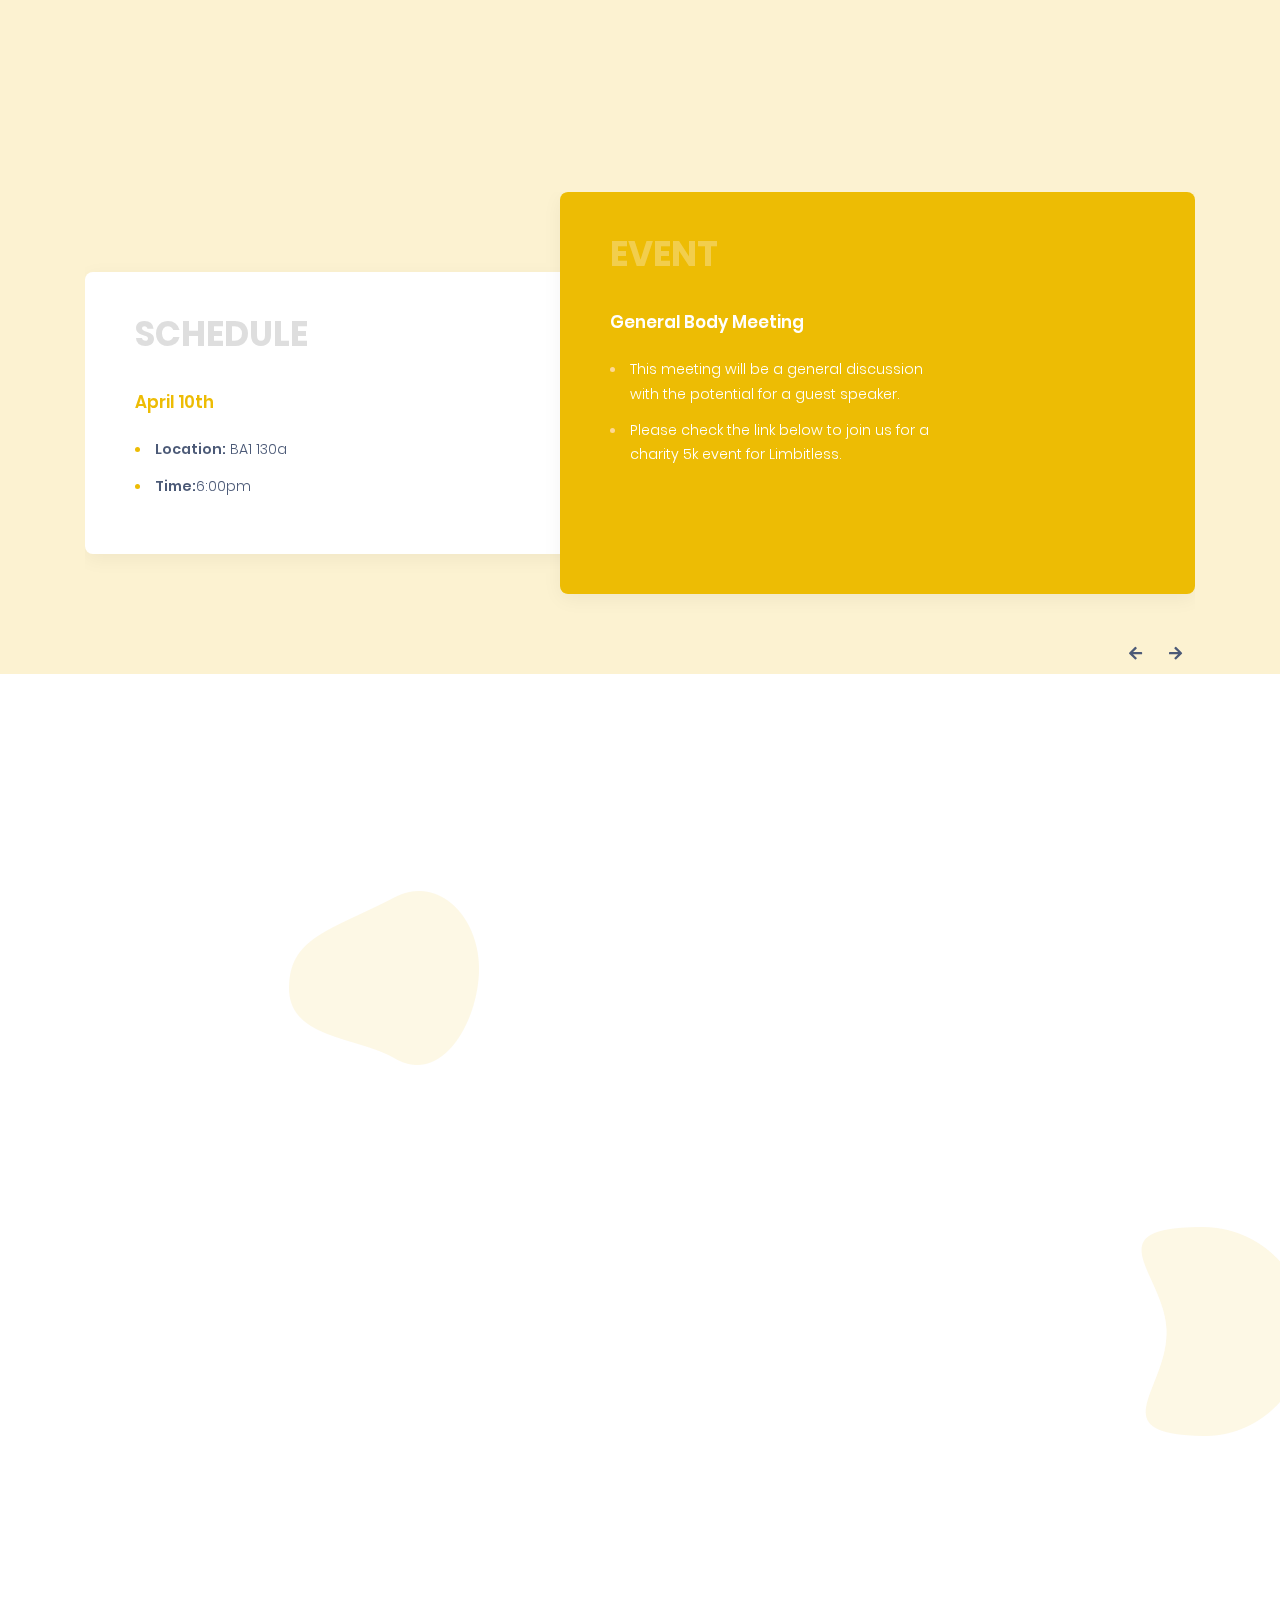
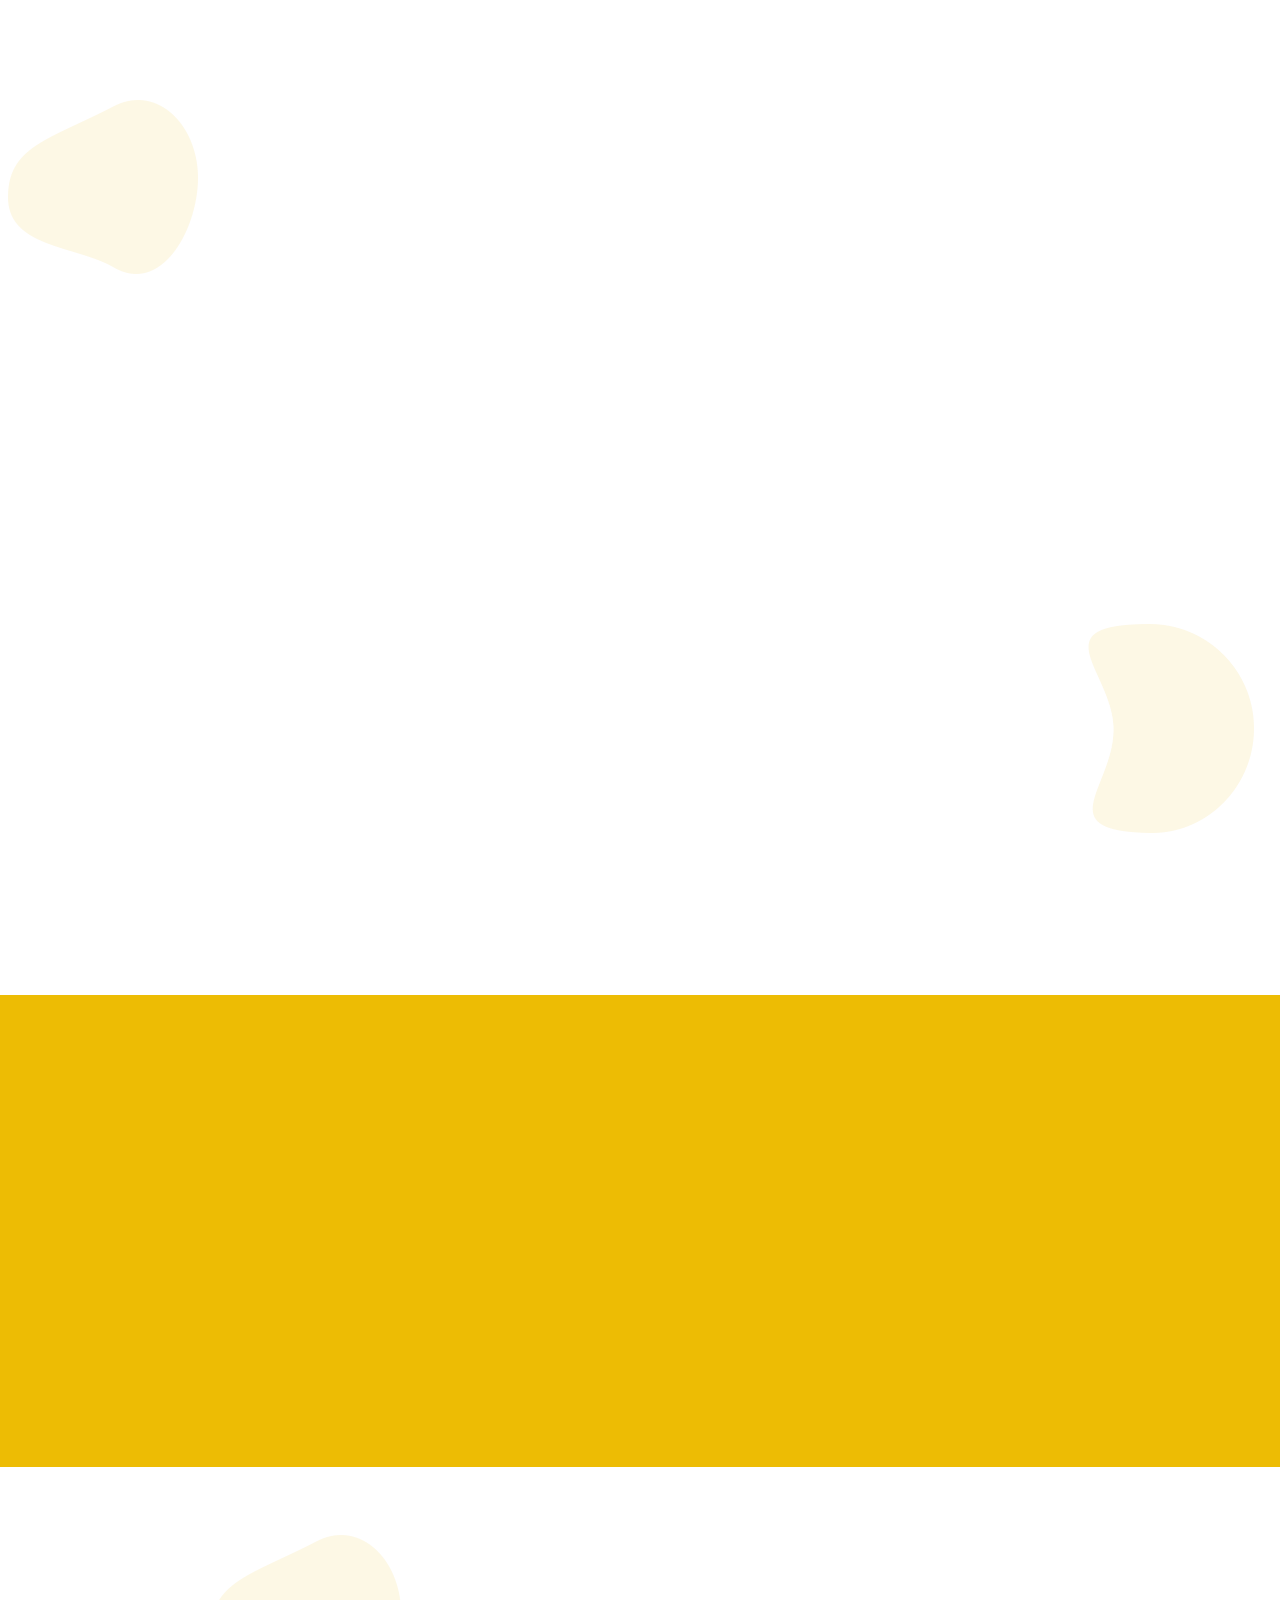
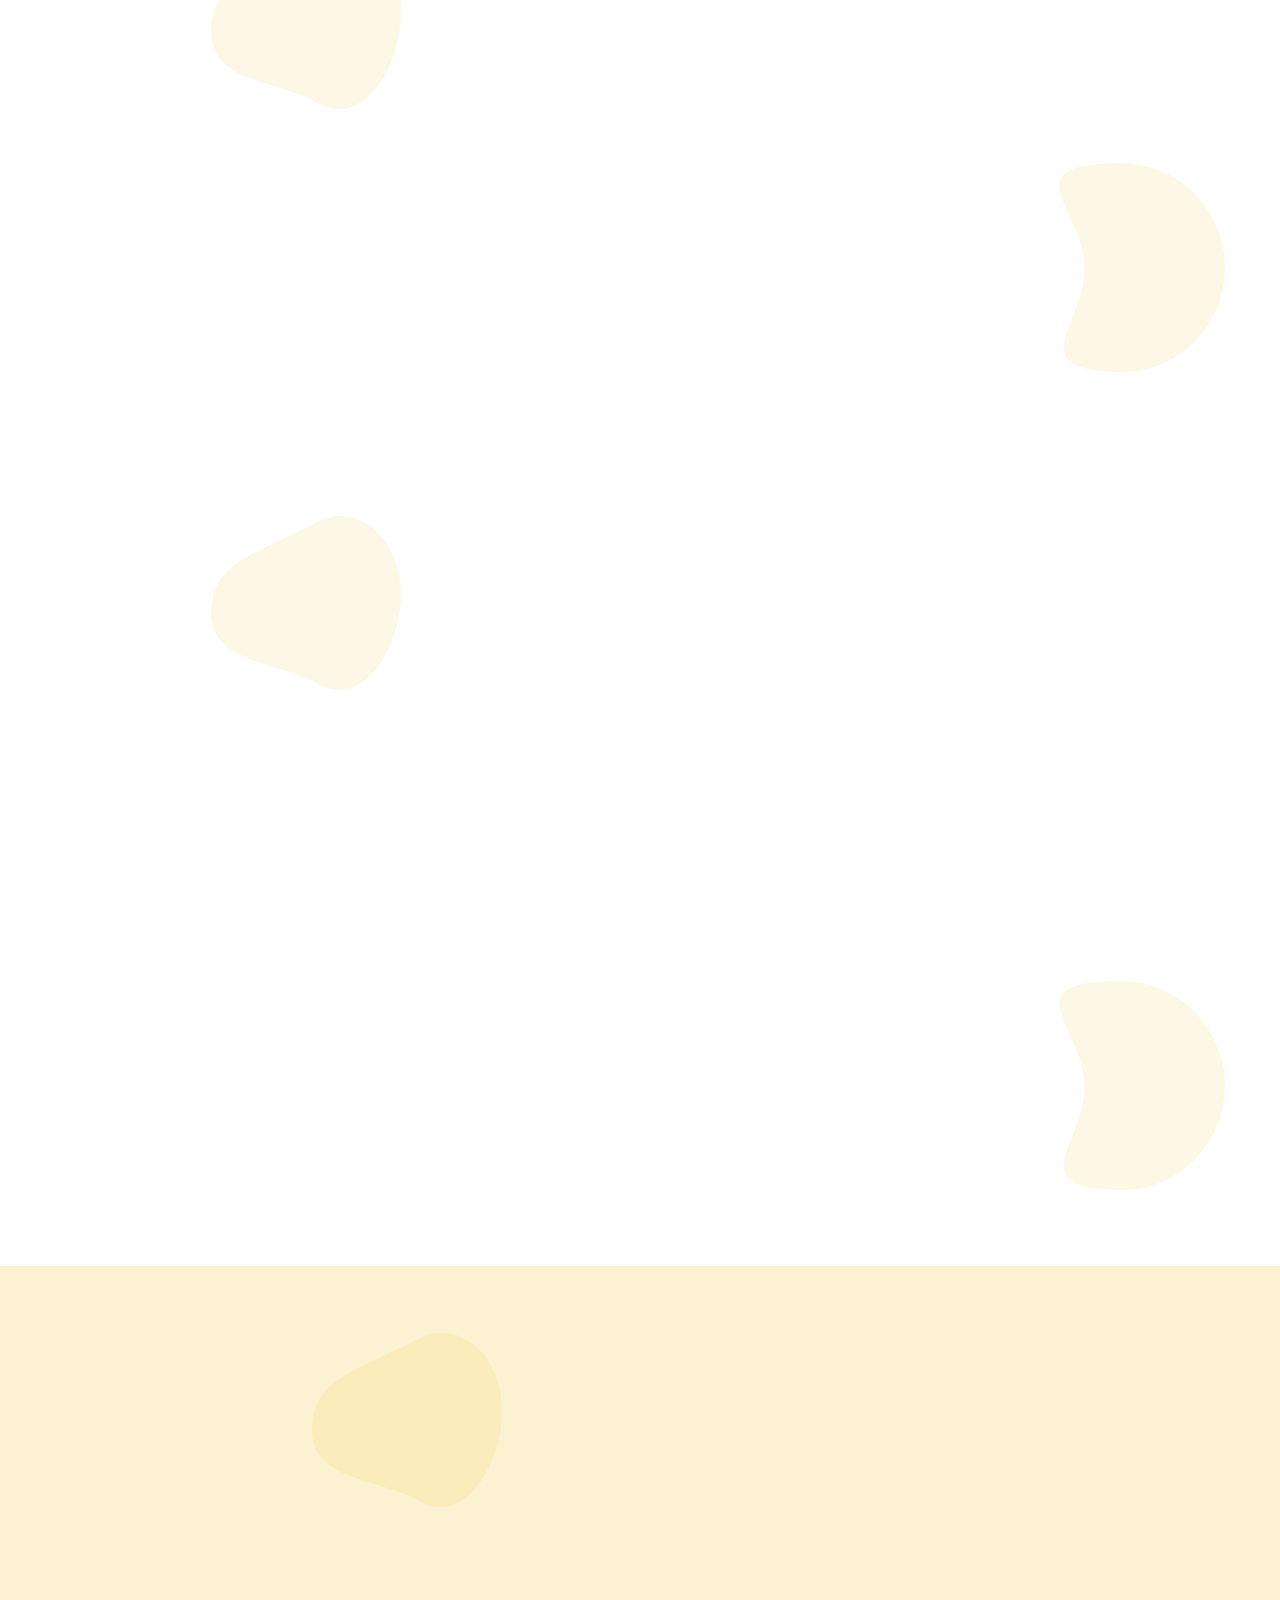
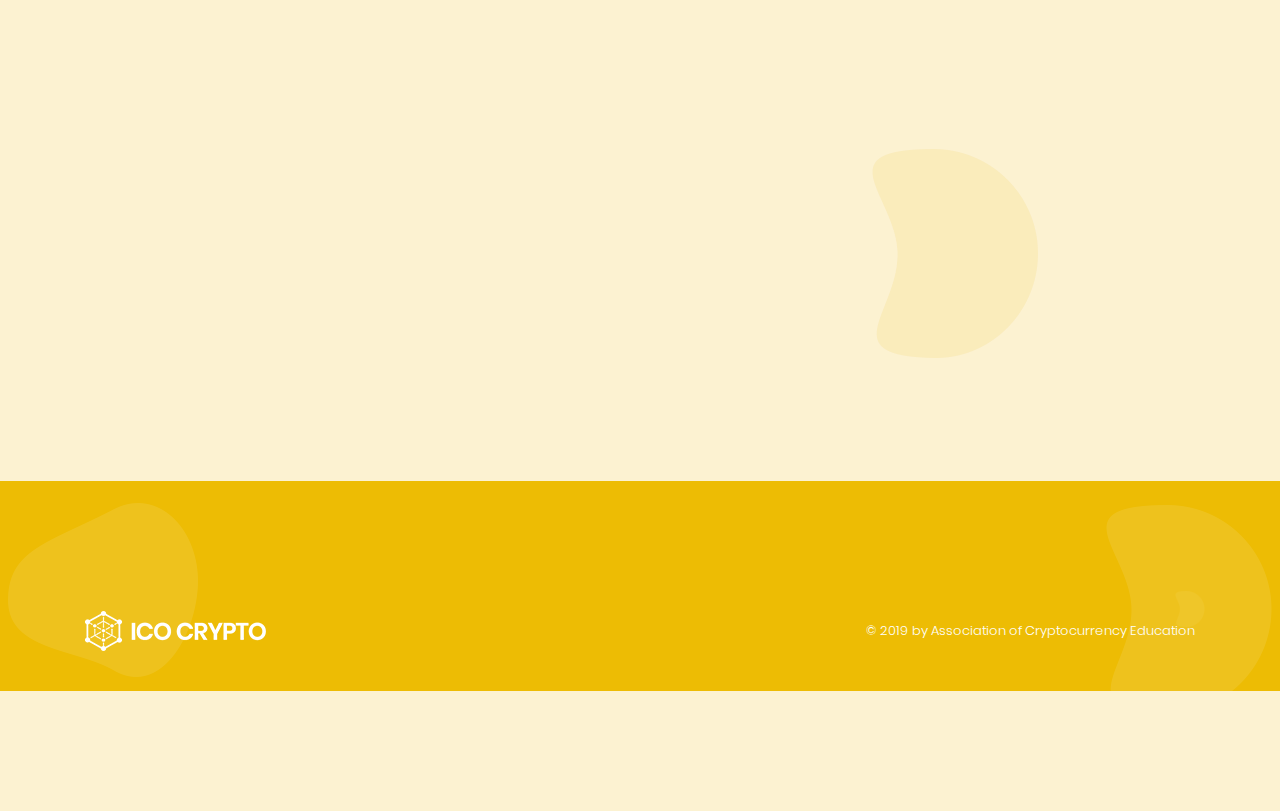
==== commit dae7a1cd: "Update index.html" ====
--- a/index.html
+++ b/index.html
@@ -210,7 +210,7 @@
                         <div class="col-md-6 col-sm-12 animate-right delay-7ms">
                             <div class="sltn-item">
                                 <h2 class="sltn-title">Event</h2>
-                                <h5 class="sltn-subtitle"> Surprise Speaker Panel! </h5>
+                                <h5 class="sltn-subtitle"> General Body Meeting </h5>
                                 <ul class="sltn-points">
                                     <li> This meeting will be a general discussion with the potential for a guest speaker.  </li>
 									<li> Please check the link below to join us for a charity 5k event for Limbitless. </li>
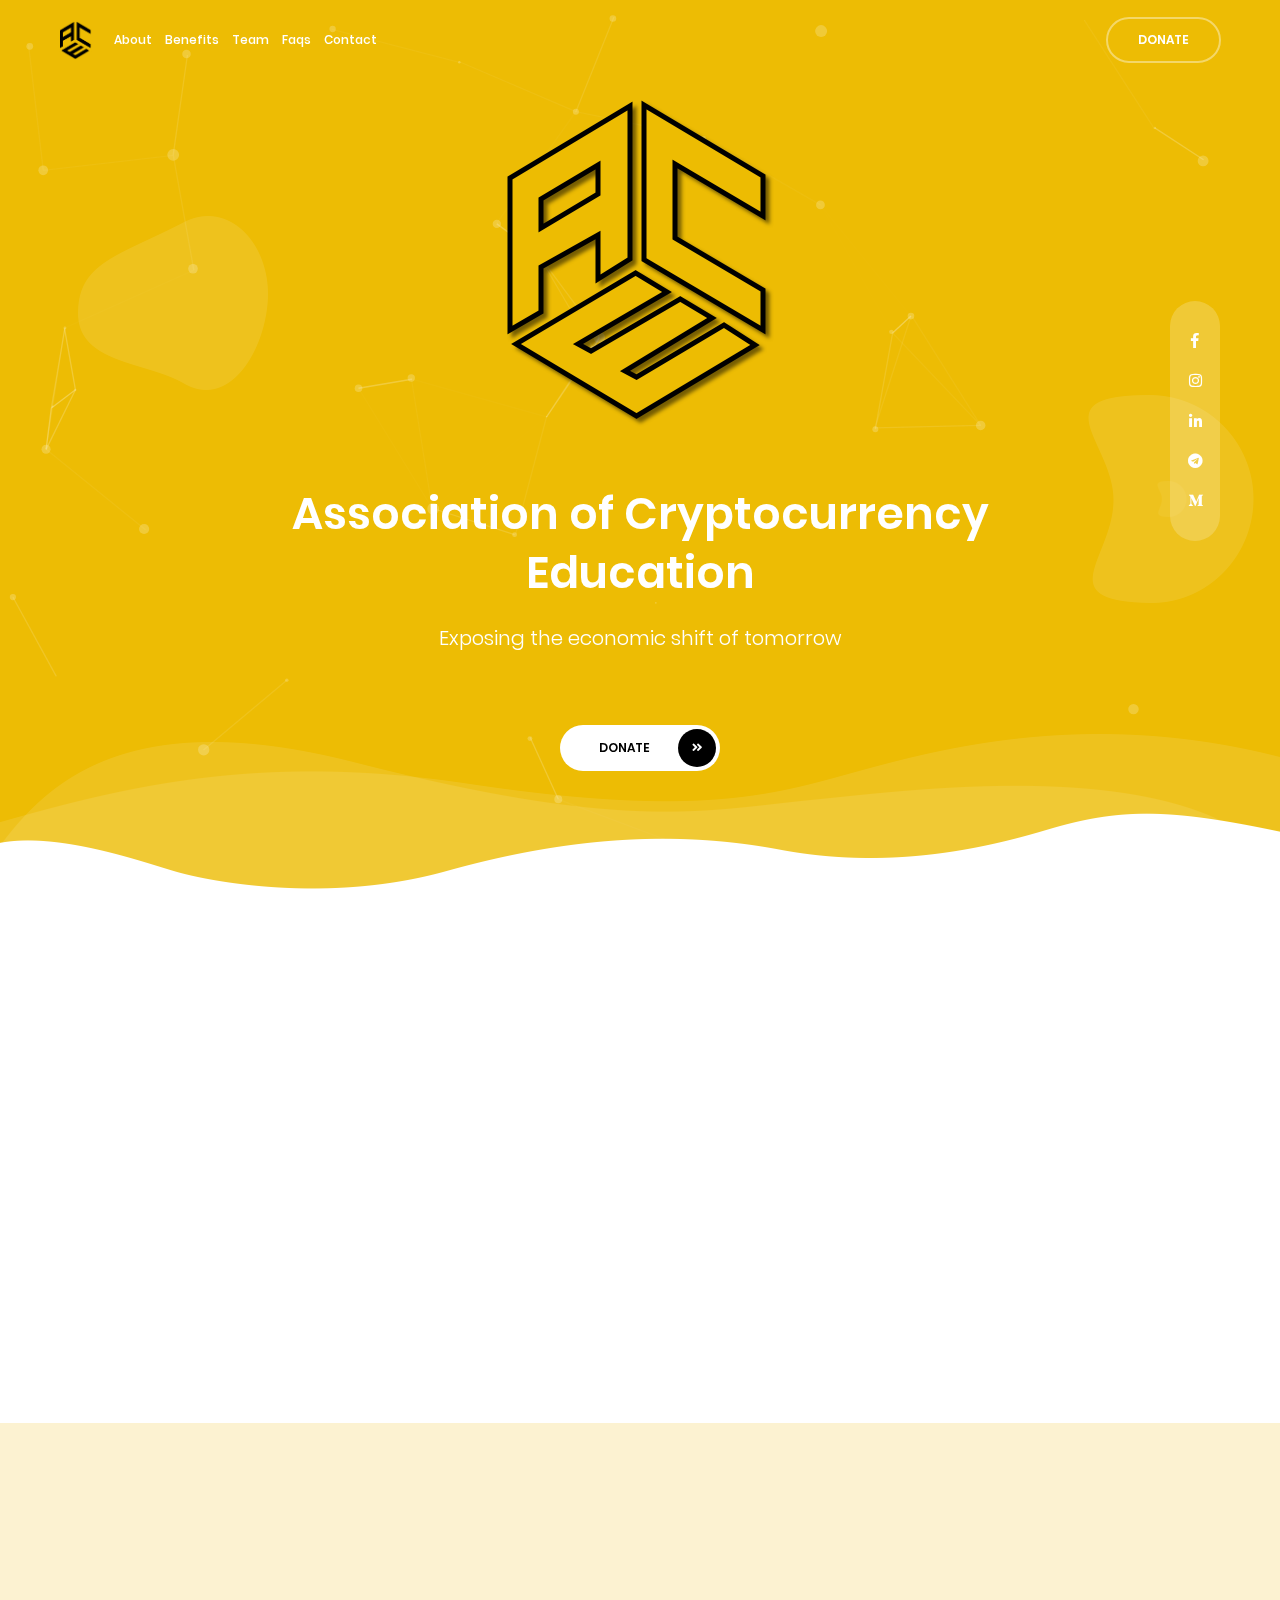
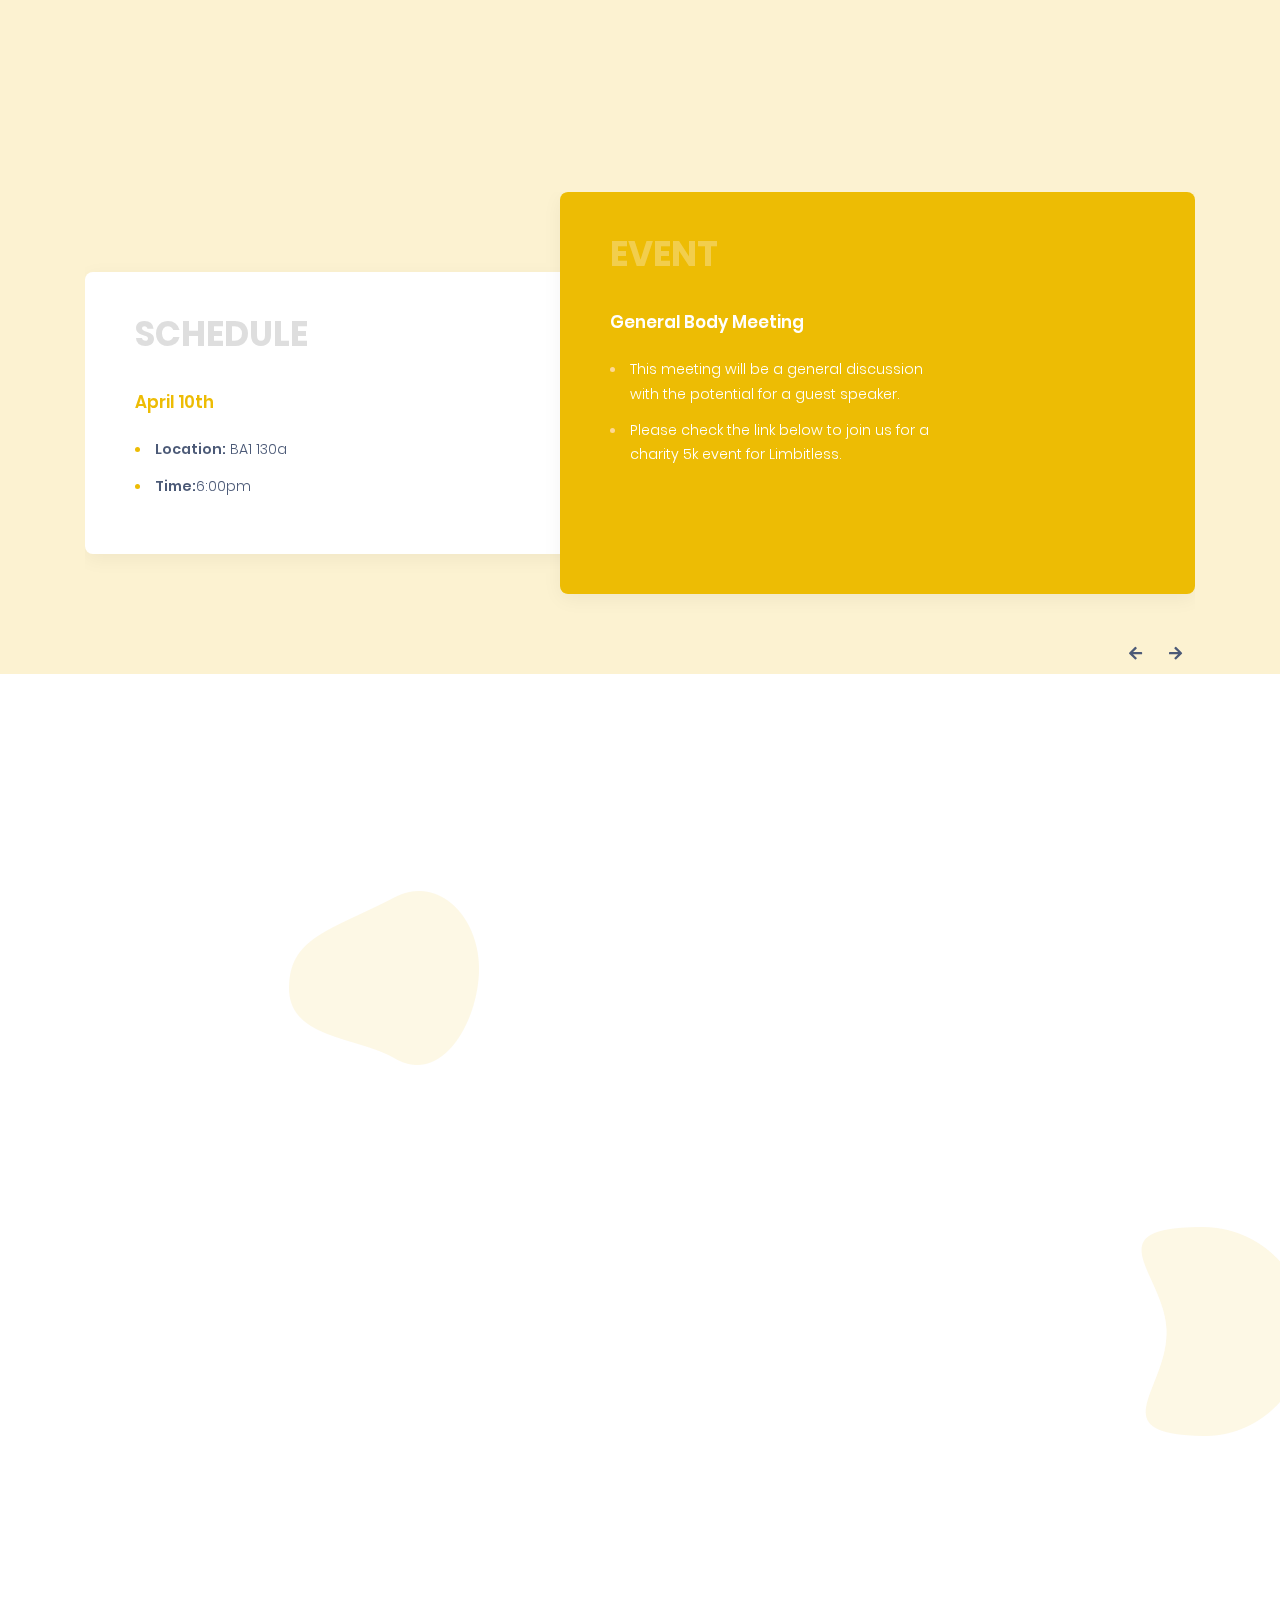
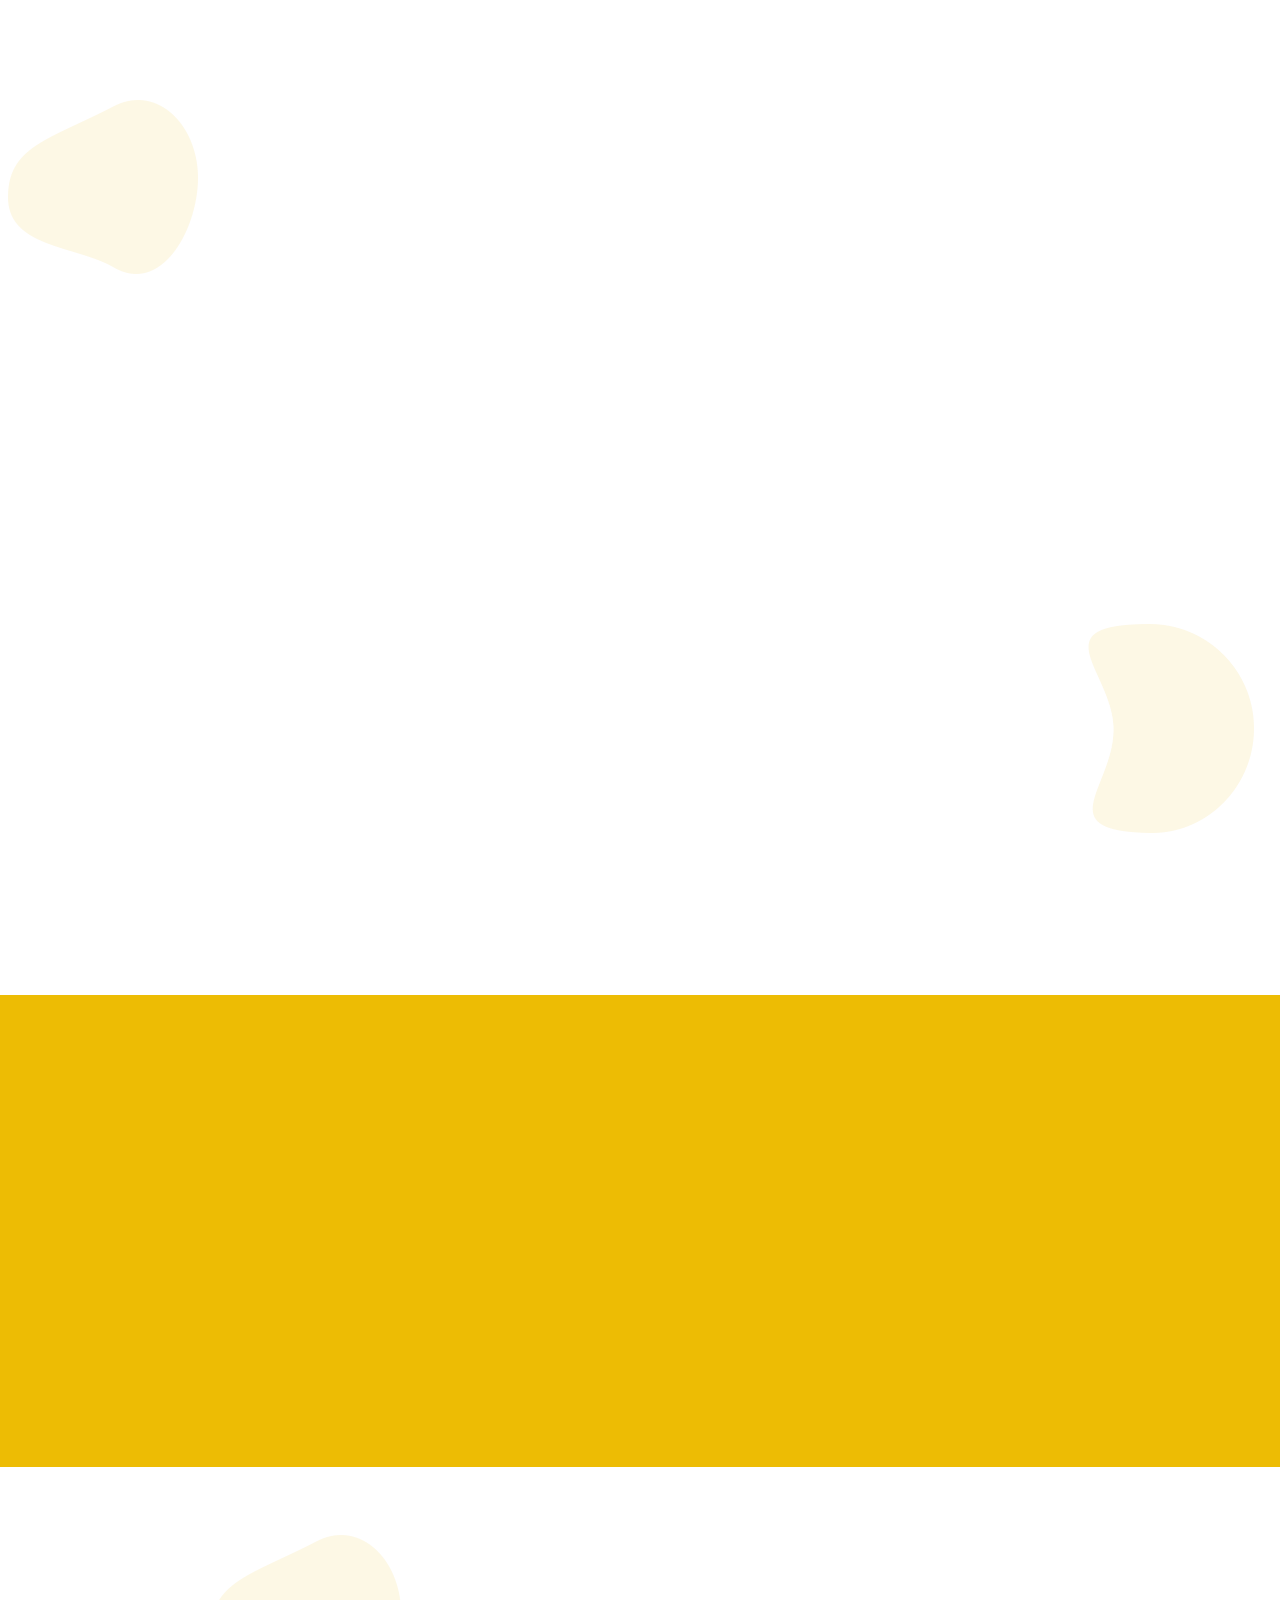
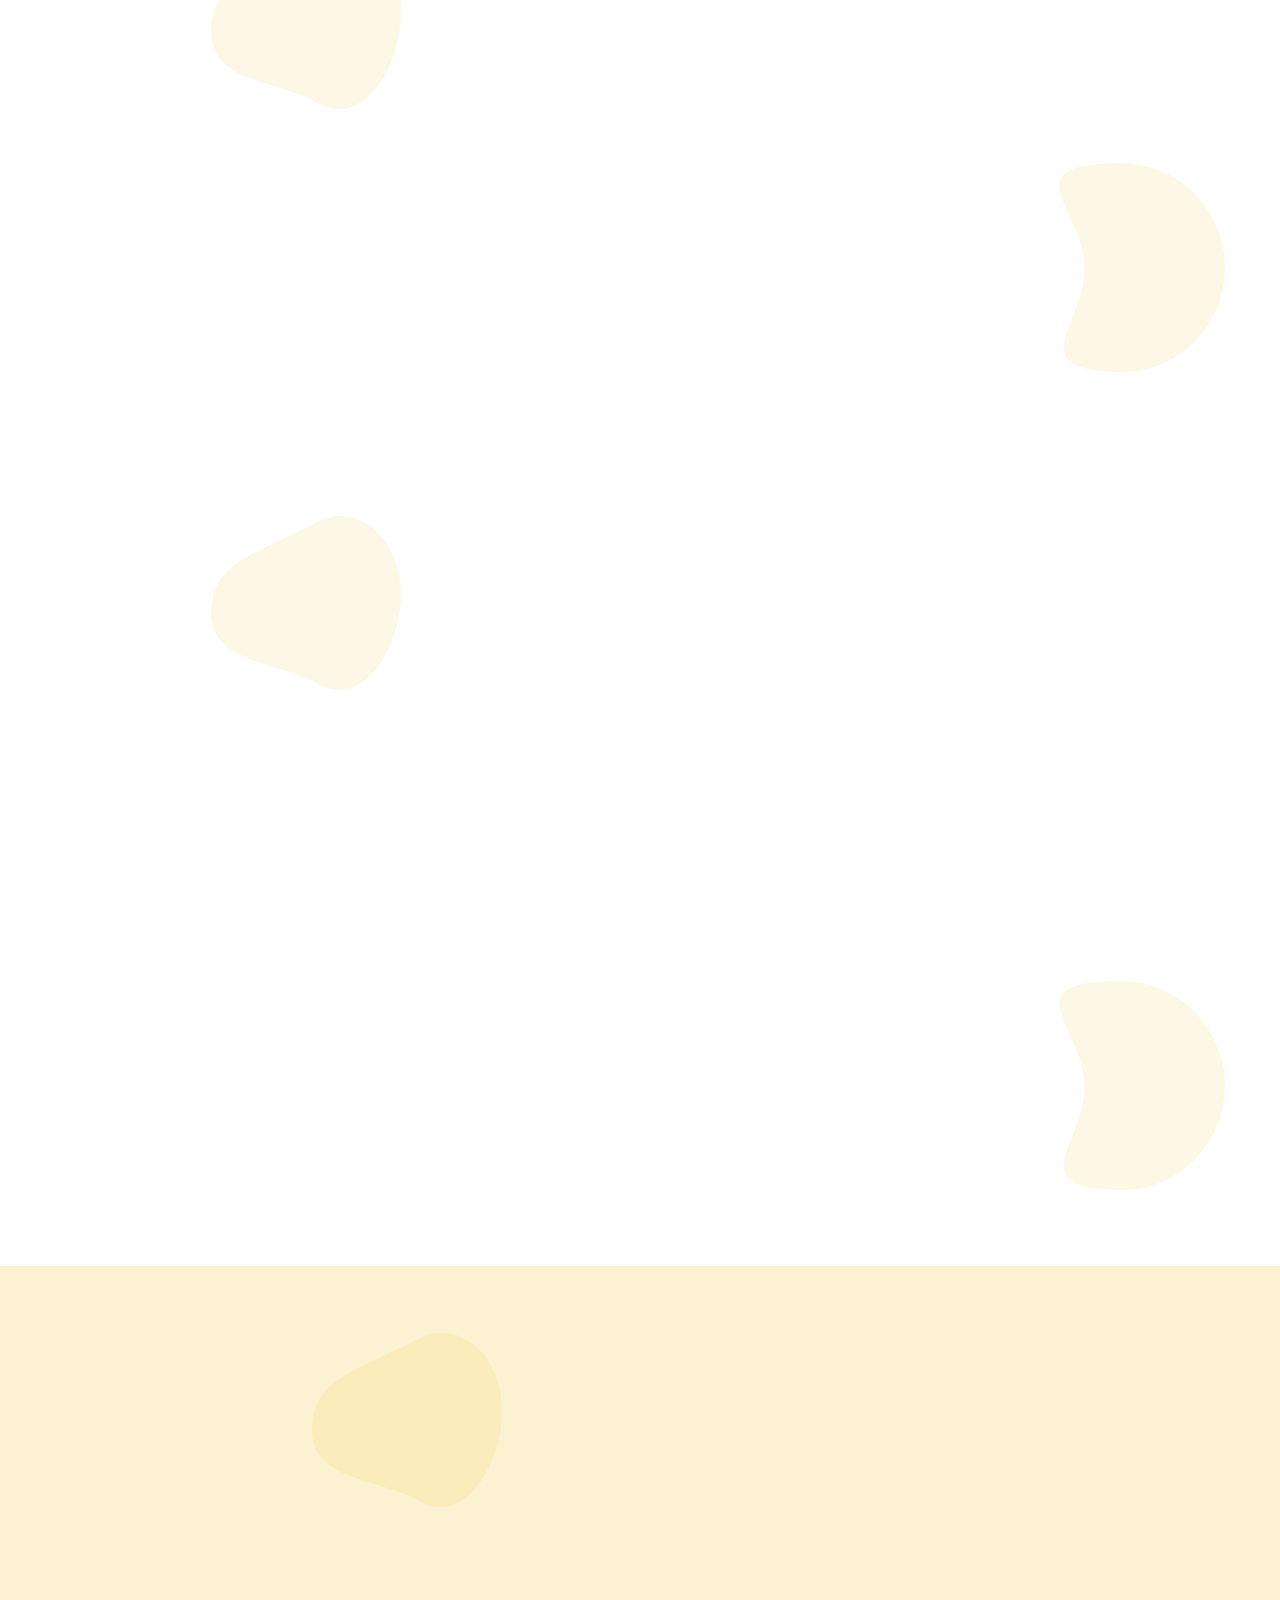
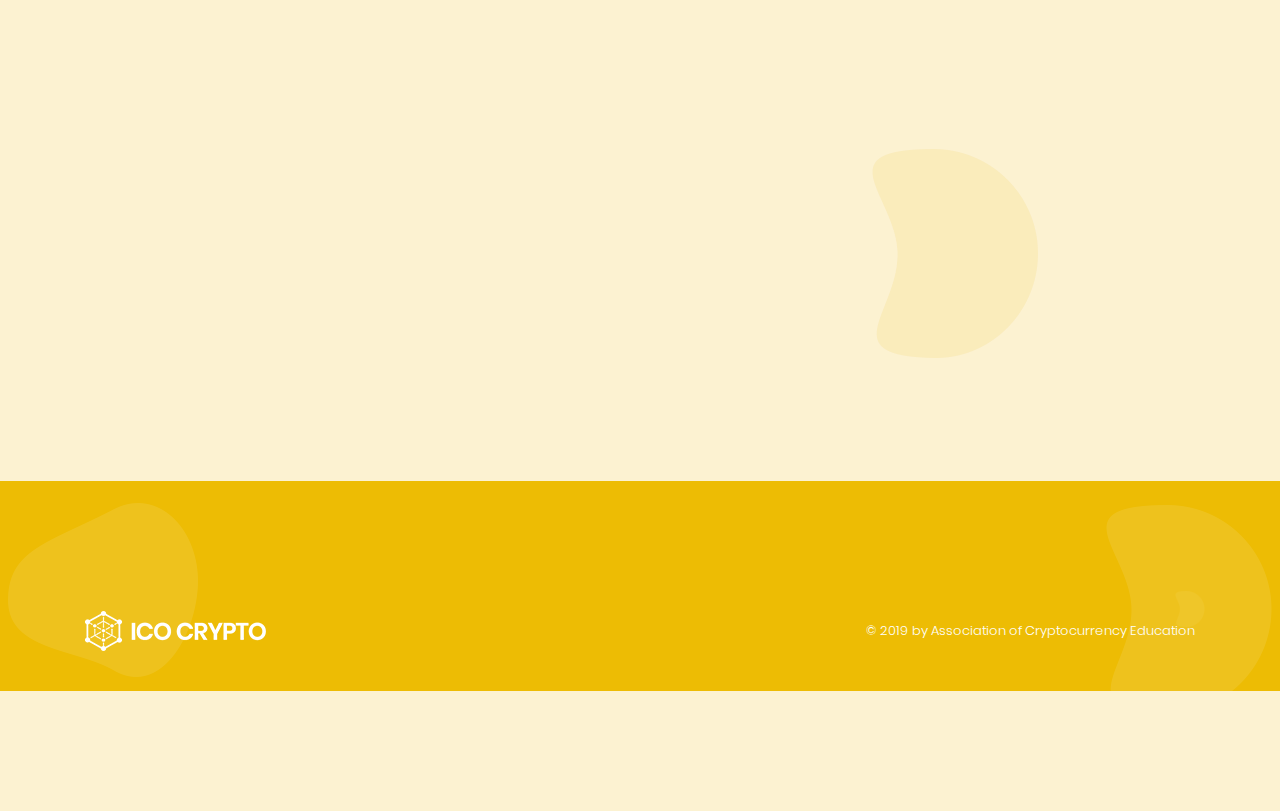
==== commit 6da1911a: "Update index.html" ====
--- a/index.html
+++ b/index.html
@@ -200,20 +200,20 @@
                         <div class="col-md-6 col-sm-12 animate-left delay-5ms">
                             <div class="prblm-item">
                                 <h2 class="prblm-title">Schedule</h2>
-                                <h5 class="prblm-subtitle">April 17th</h5>
+                                <h5 class="prblm-subtitle">April 14th</h5>
                                 <ul class="prblm-points">
-                                    <li><b>Location:</b> BA1 130a</li>
-                                    <li><b>Time:</b>6:00pm</li>
+                                    <li><b>Location:</b> Memory Mall</li>
+                                    <li><b>Time:</b>8:30am</li>
                                 </ul>
                             </div>
                         </div>
                         <div class="col-md-6 col-sm-12 animate-right delay-7ms">
                             <div class="sltn-item">
                                 <h2 class="sltn-title">Event</h2>
-                                <h5 class="sltn-subtitle"> General Body Meeting </h5>
+                                <h5 class="sltn-subtitle"> Miles For Smiles 5k </h5>
                                 <ul class="sltn-points">
-                                    <li> This meeting will be a general discussion with the potential for a guest speaker.  </li>
-									<li> Please check the link below to join us for a charity 5k event for Limbitless. </li>
+                                    <li> Miles for Smiles is a philanthropic fun run at the University of Central Florida. We welcome everyone to come join us at this 5K Event.  </li>
+		
 									   <ul class="btns text-center text-lg-left animated" data-animate="fadeInUp" data-delay=".8">
 									   <li><a href="www.ucfmilesforsmiles.com" target="_top"" class="btn btn-sm">Miles For Smiles 5k</a></li>
                                 </ul>
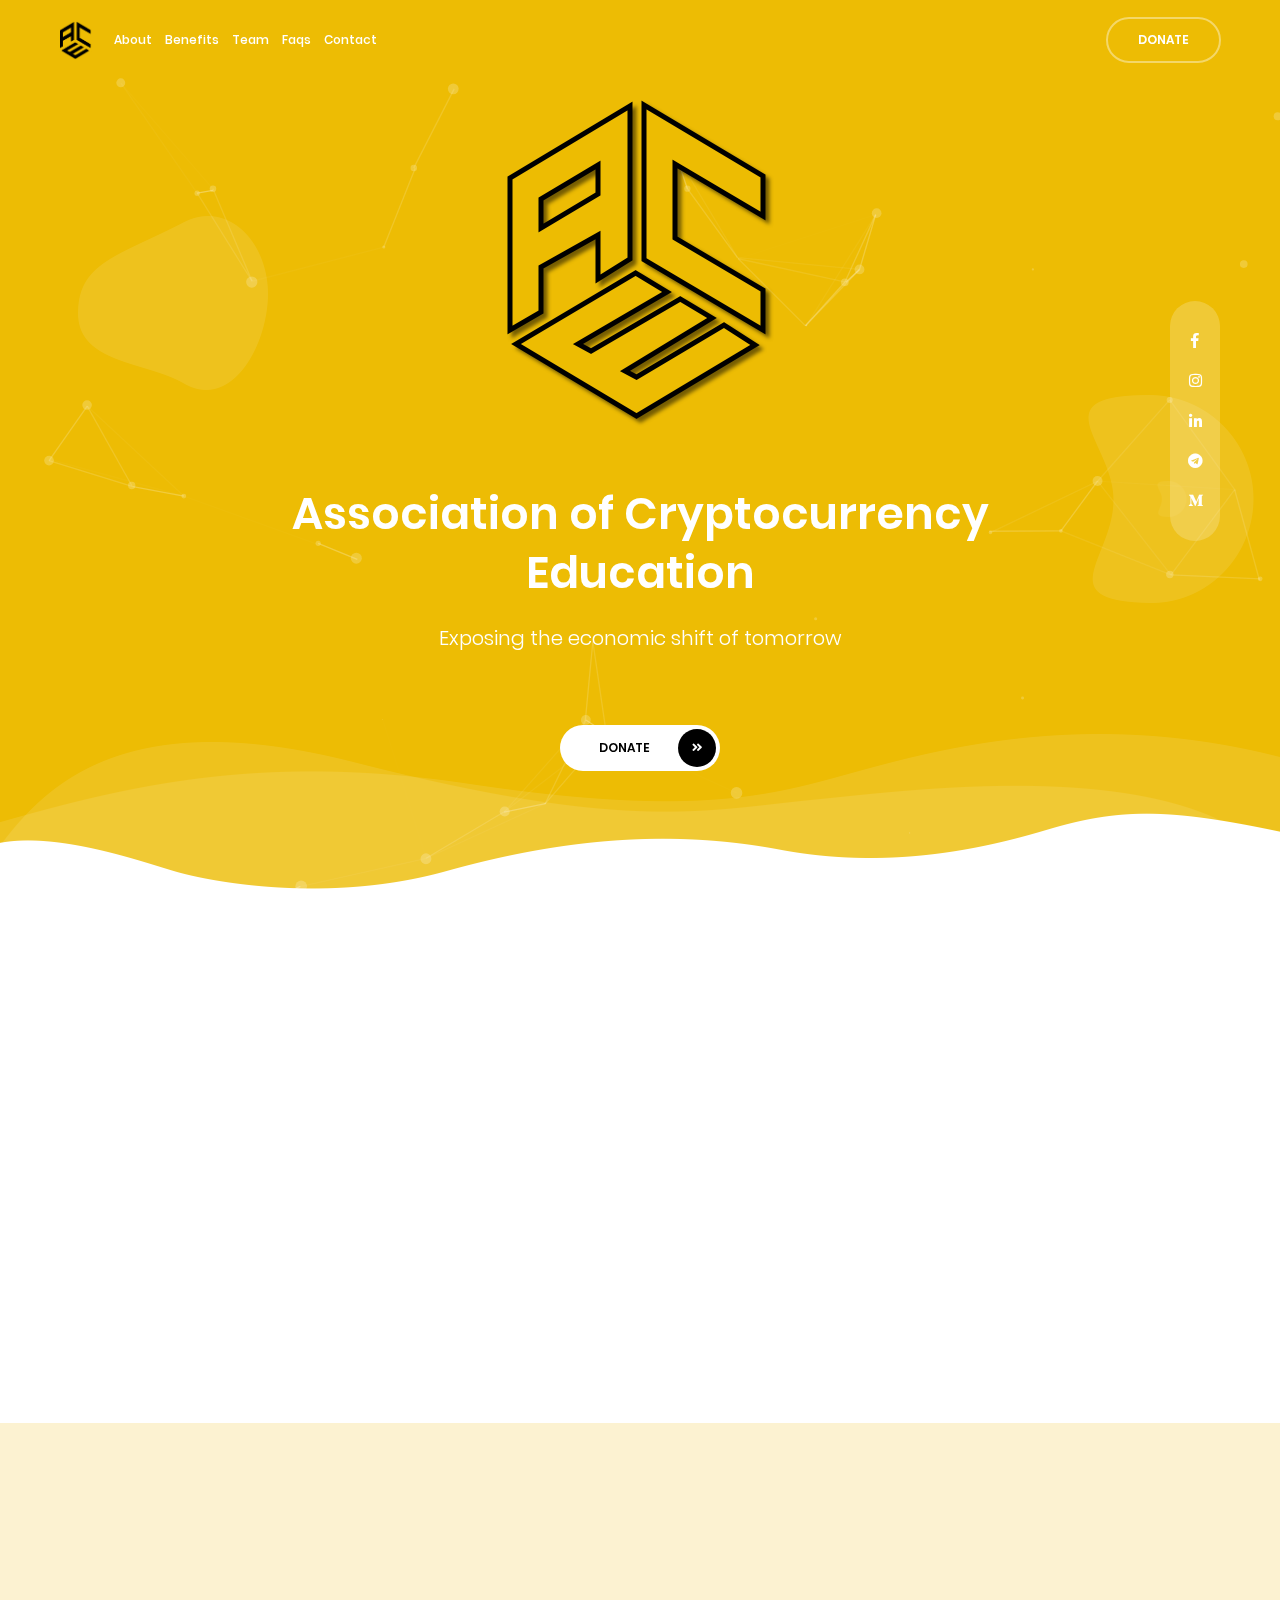
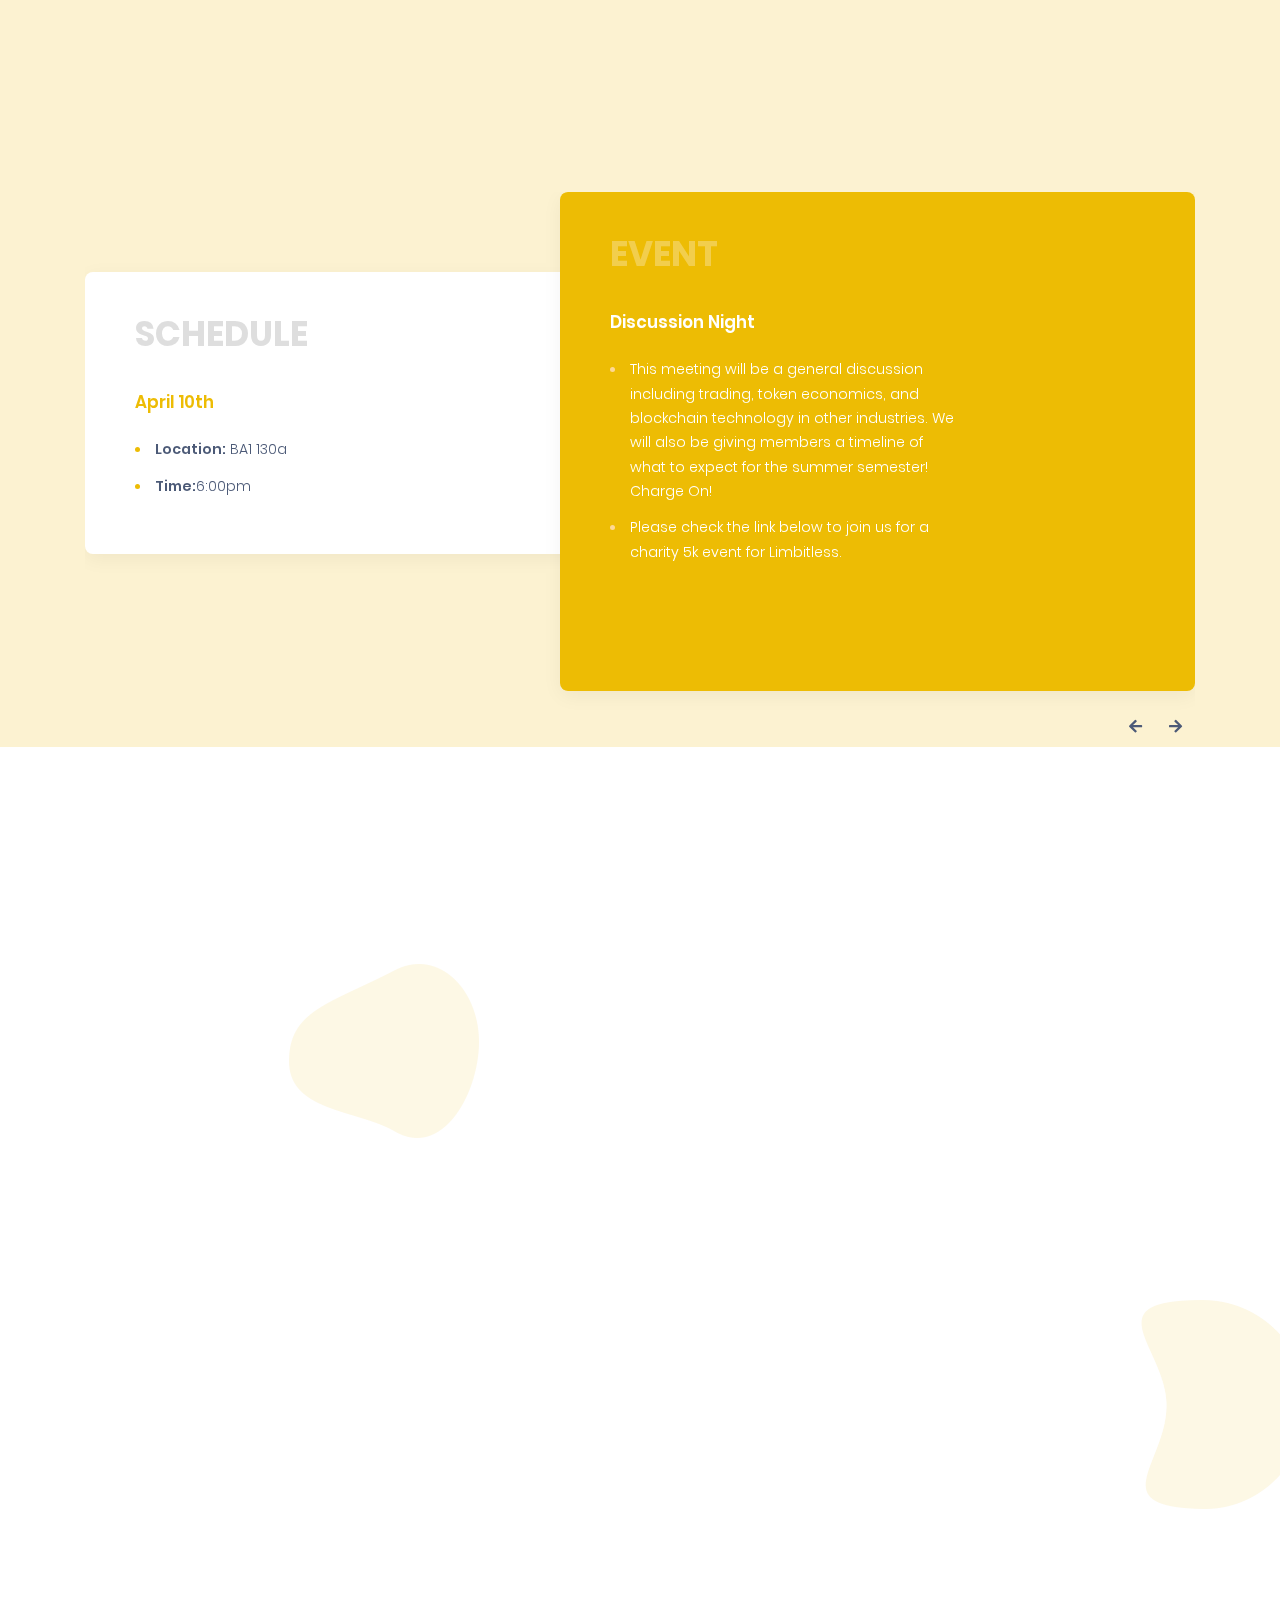
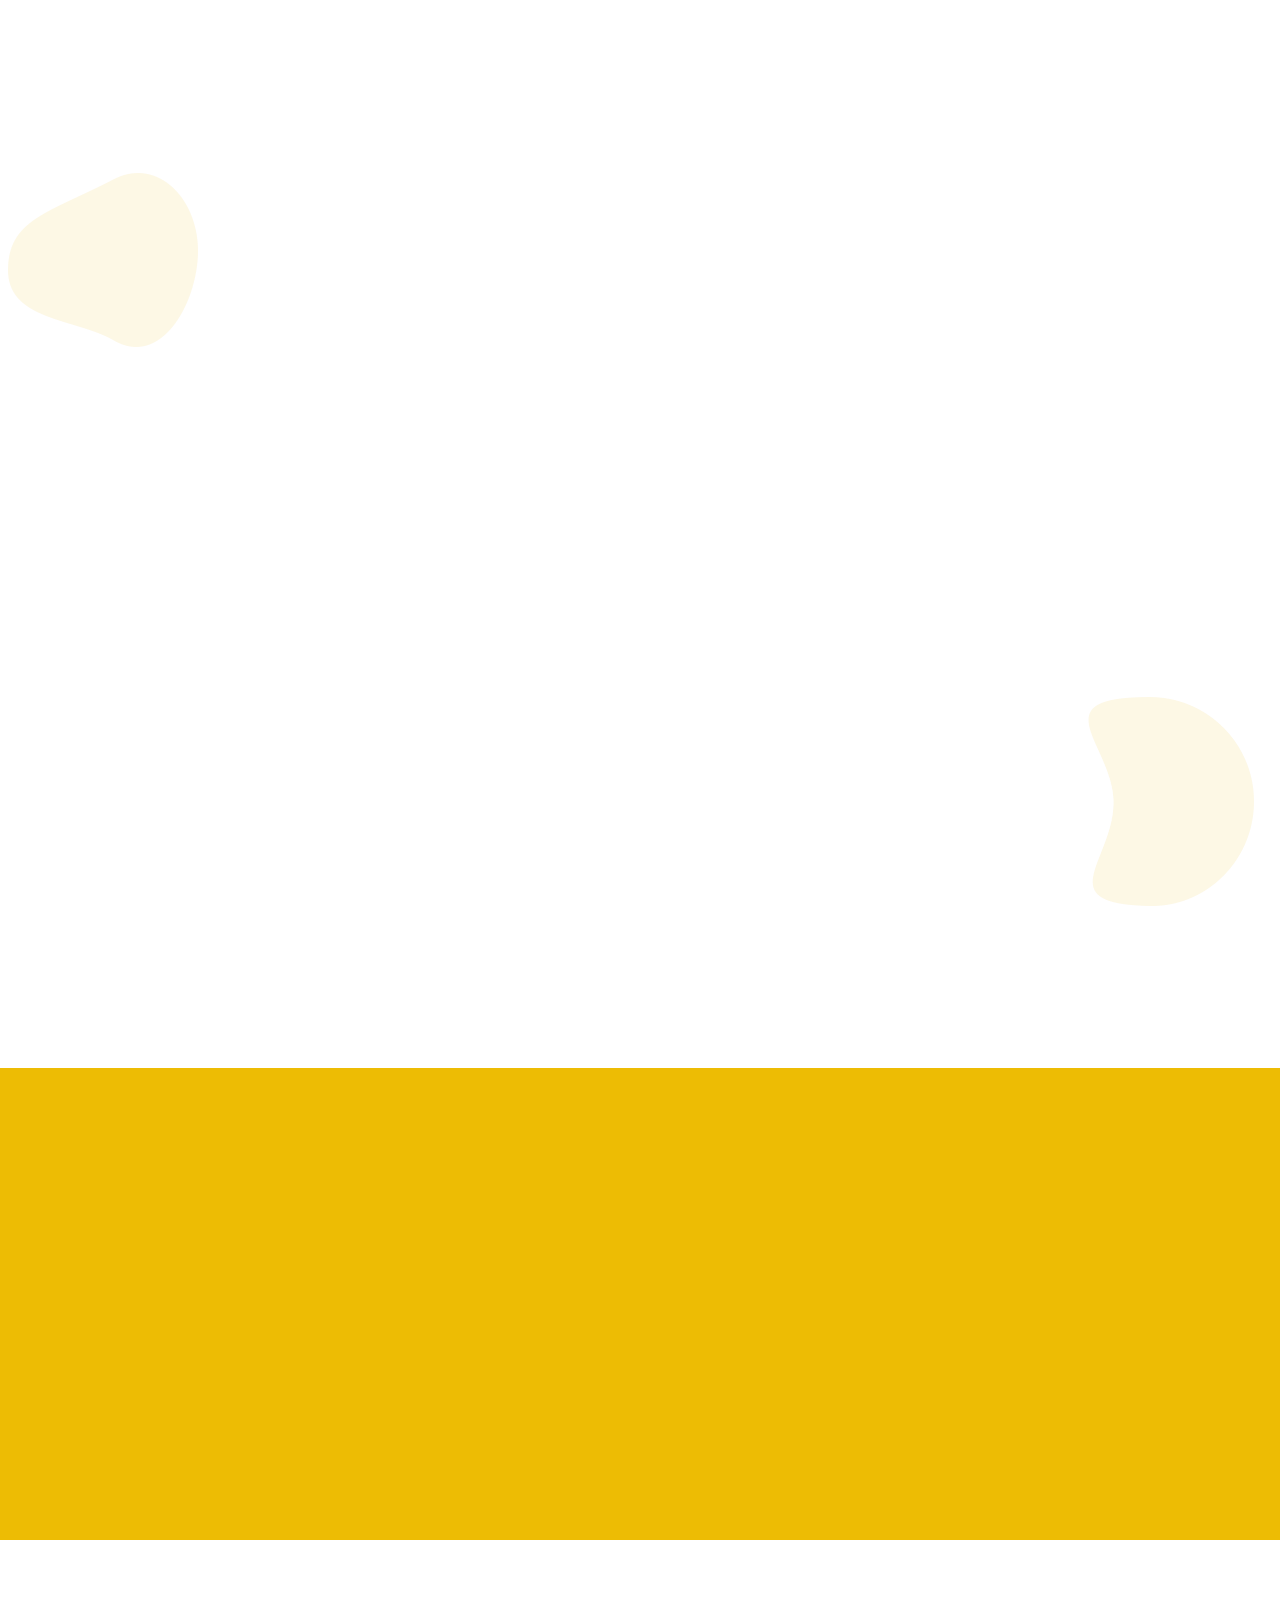
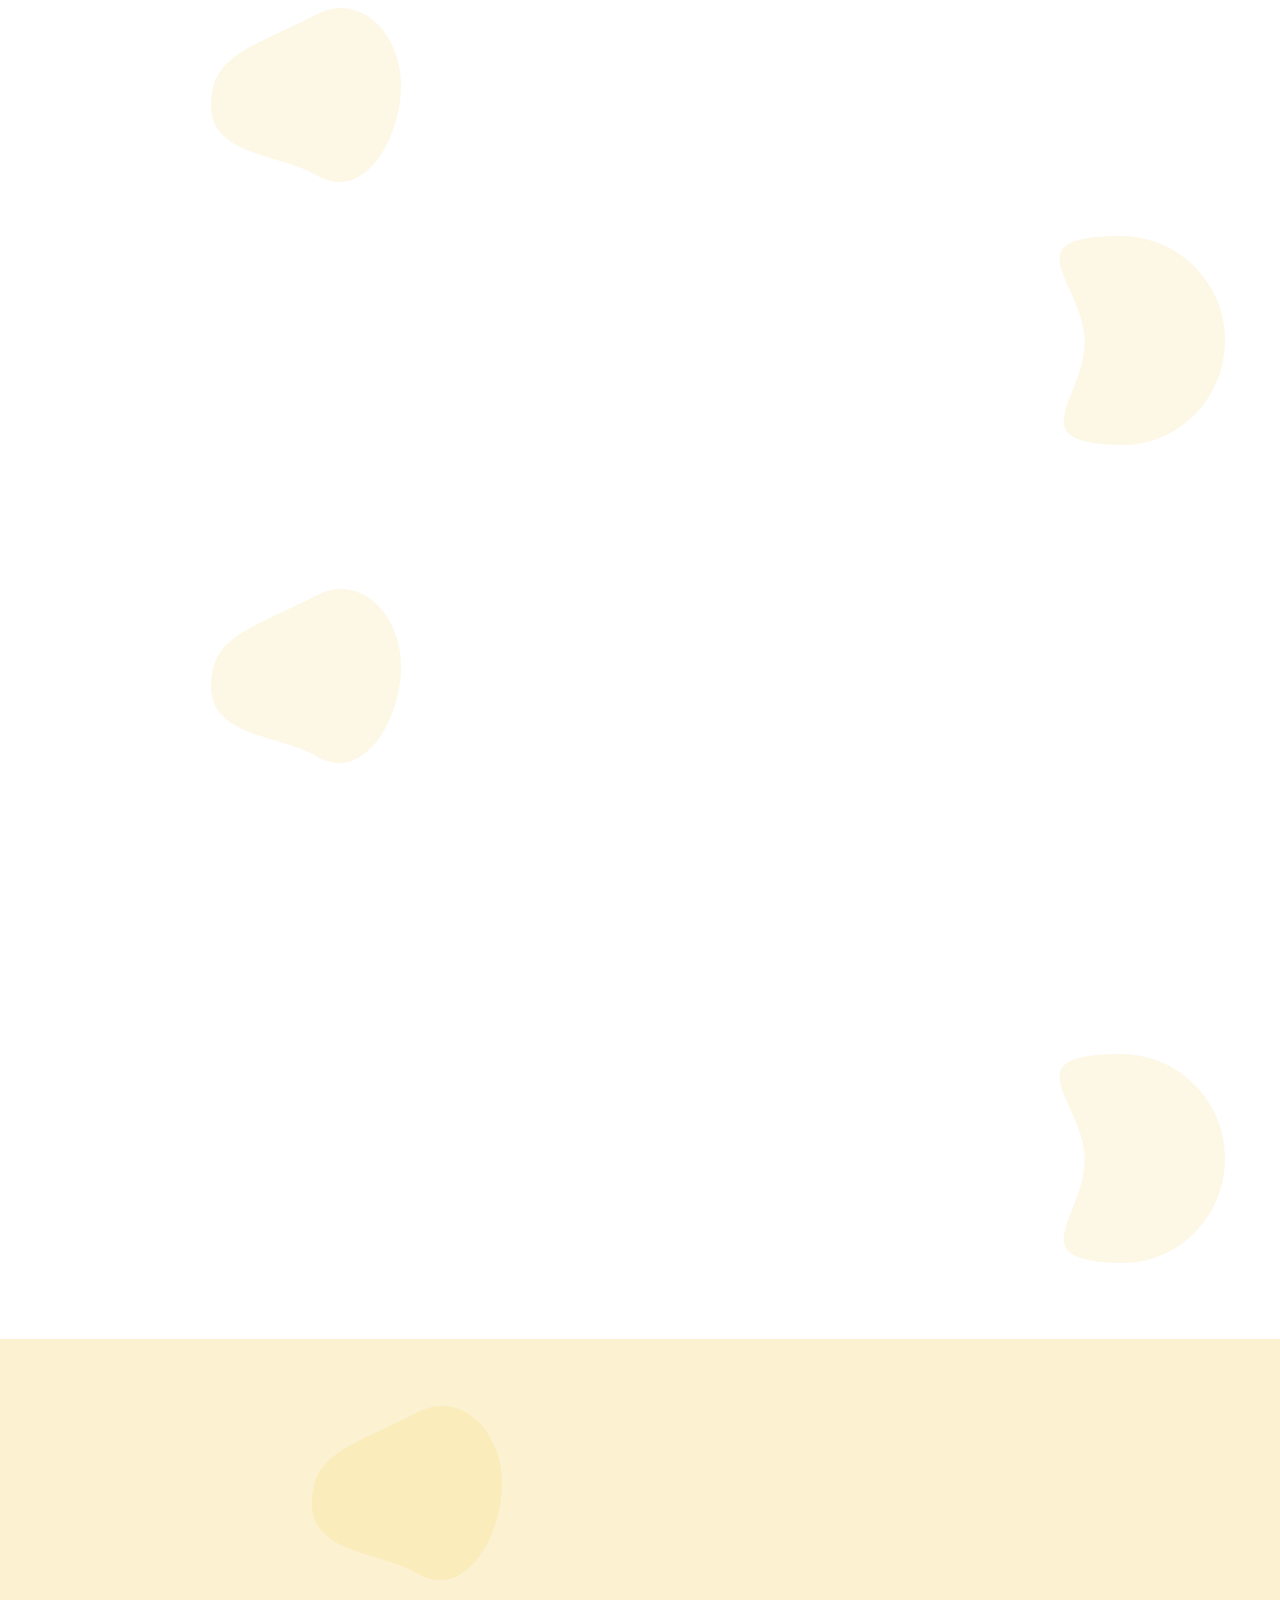
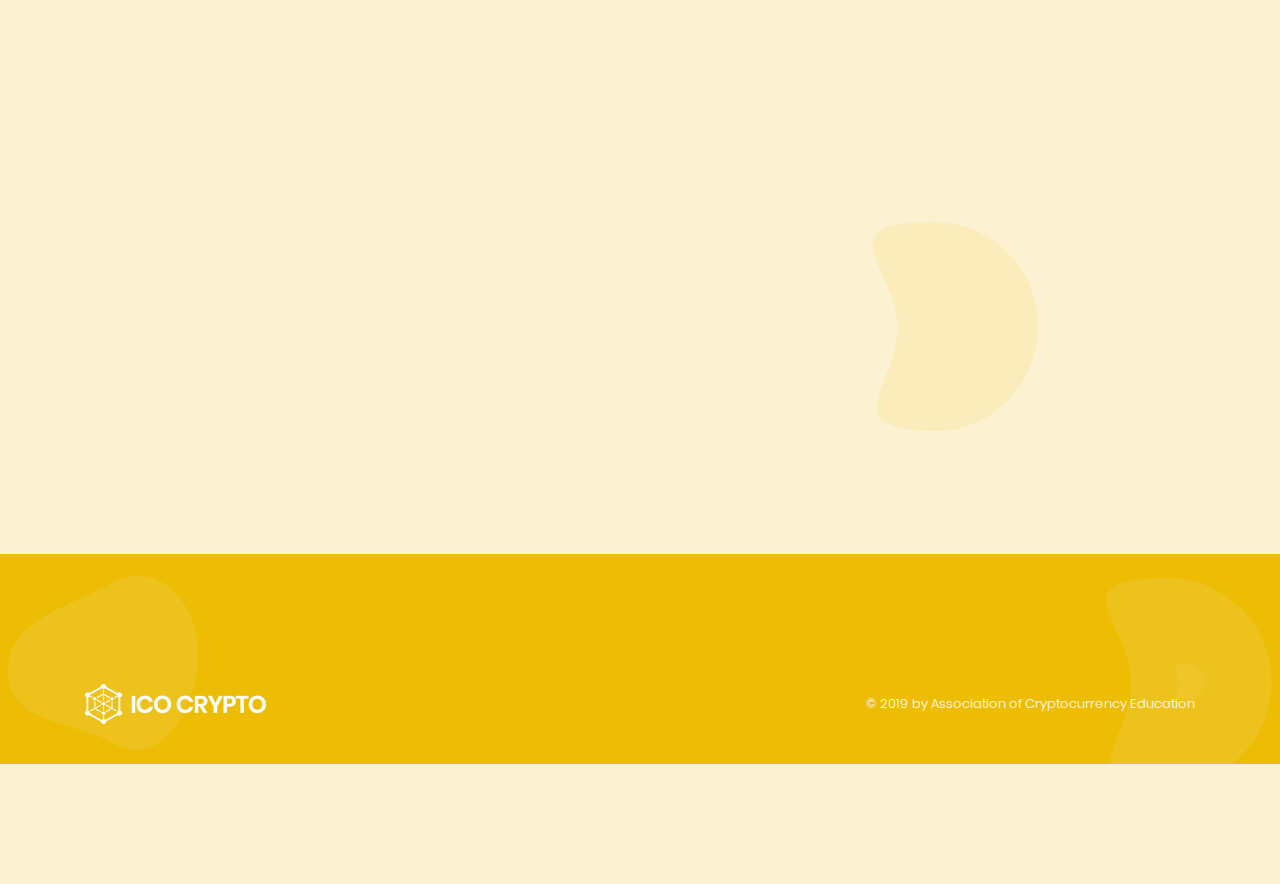
==== commit 77d5ab08: "Update index.html" ====
--- a/index.html
+++ b/index.html
@@ -178,9 +178,9 @@
                         <div class="col-md-6 col-sm-12 animate-right delay-7ms">
                             <div class="sltn-item">
                                 <h2 class="sltn-title">Event</h2>
-                                <h5 class="sltn-subtitle"> General Body Meeting  </h5>
+                                <h5 class="sltn-subtitle"> Discussion Night  </h5>
                                 <ul class="sltn-points">
-                                    <li> This meeting will be a general discussion with the potential for a guest speaker. </li>
+                                    <li> This meeting will be a general discussion including trading, token economics, and blockchain technology in other industries.  We will also be giving members a timeline of what to expect for the summer semester! Charge On! </li>
 									<li> Please check the link below to join us for a charity 5k event for Limbitless. </li>
                                  <ul class="btns text-center text-lg-left animated" data-animate="fadeInUp" data-delay=".8">
 								 <li><a href="https://www.ucfmilesforsmiles.com" target="_top"" class="btn btn-sm">Miles For Smiles 5k</a></li>
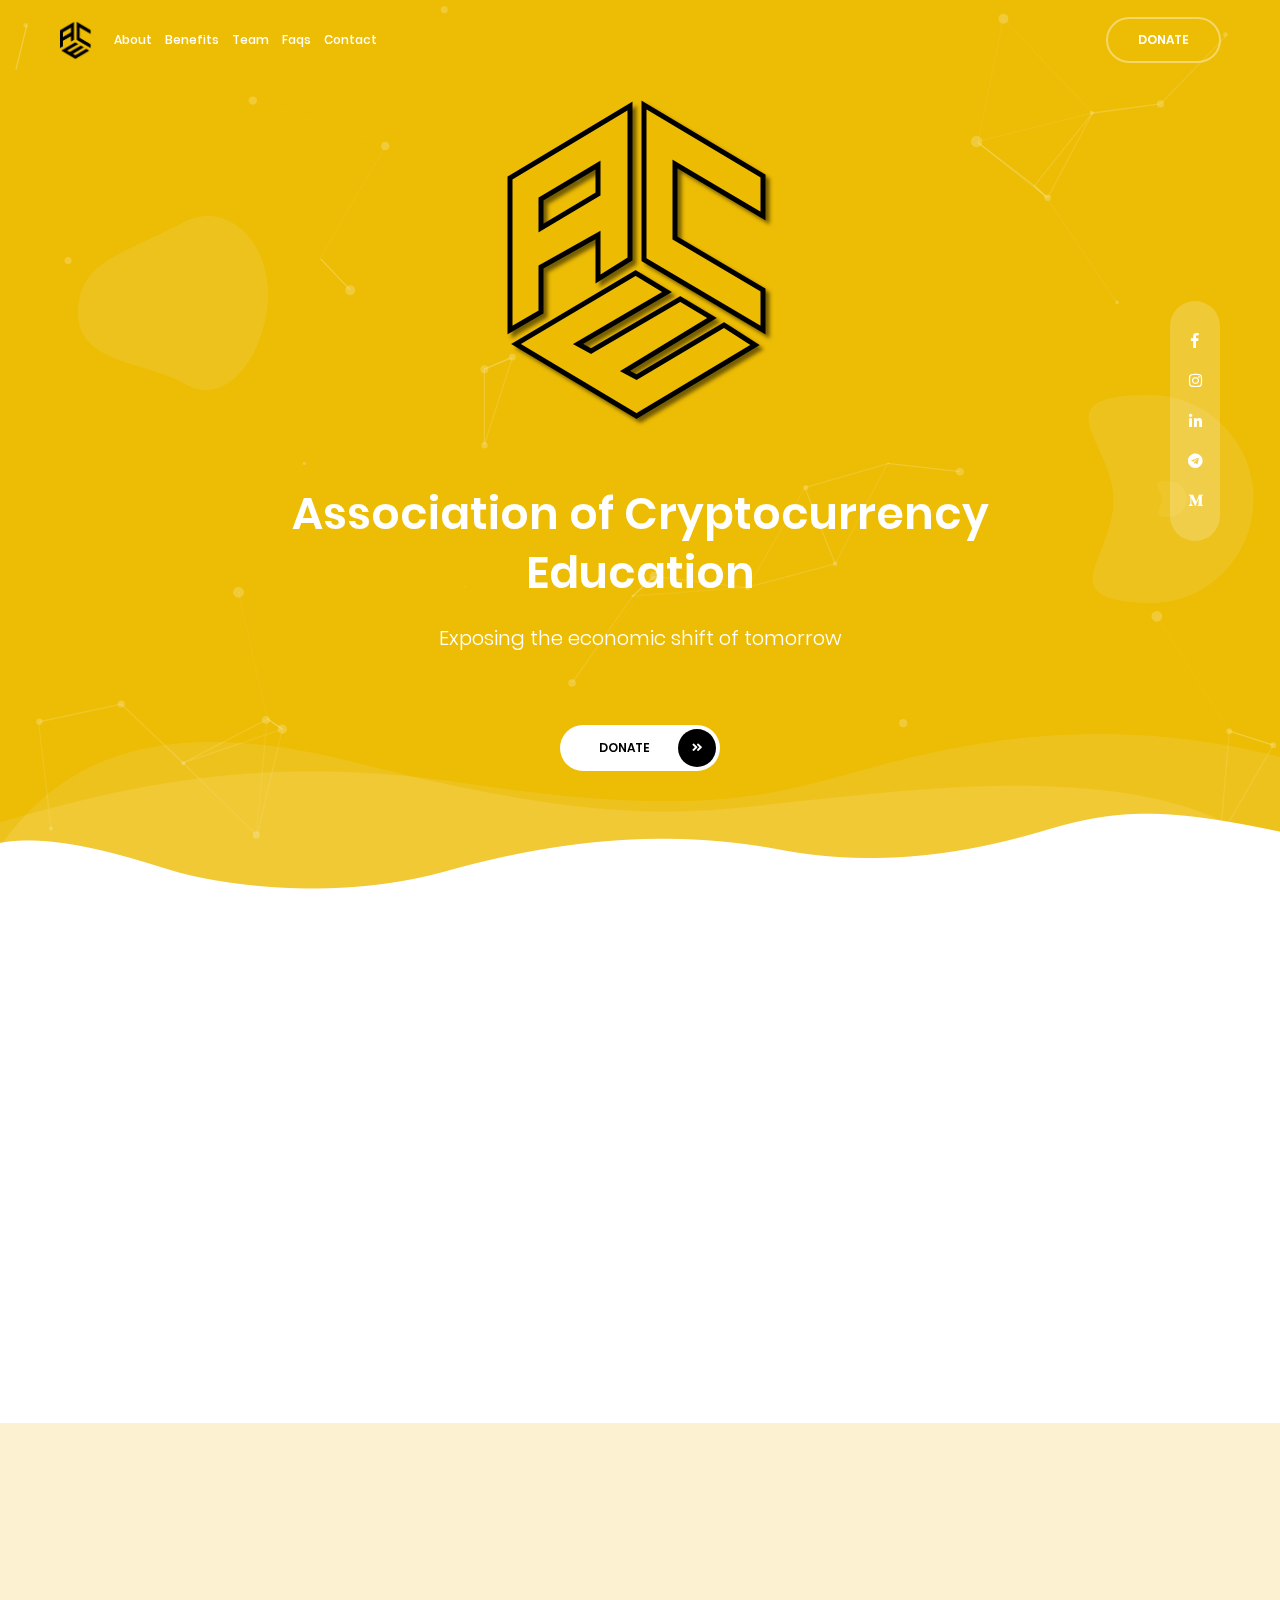
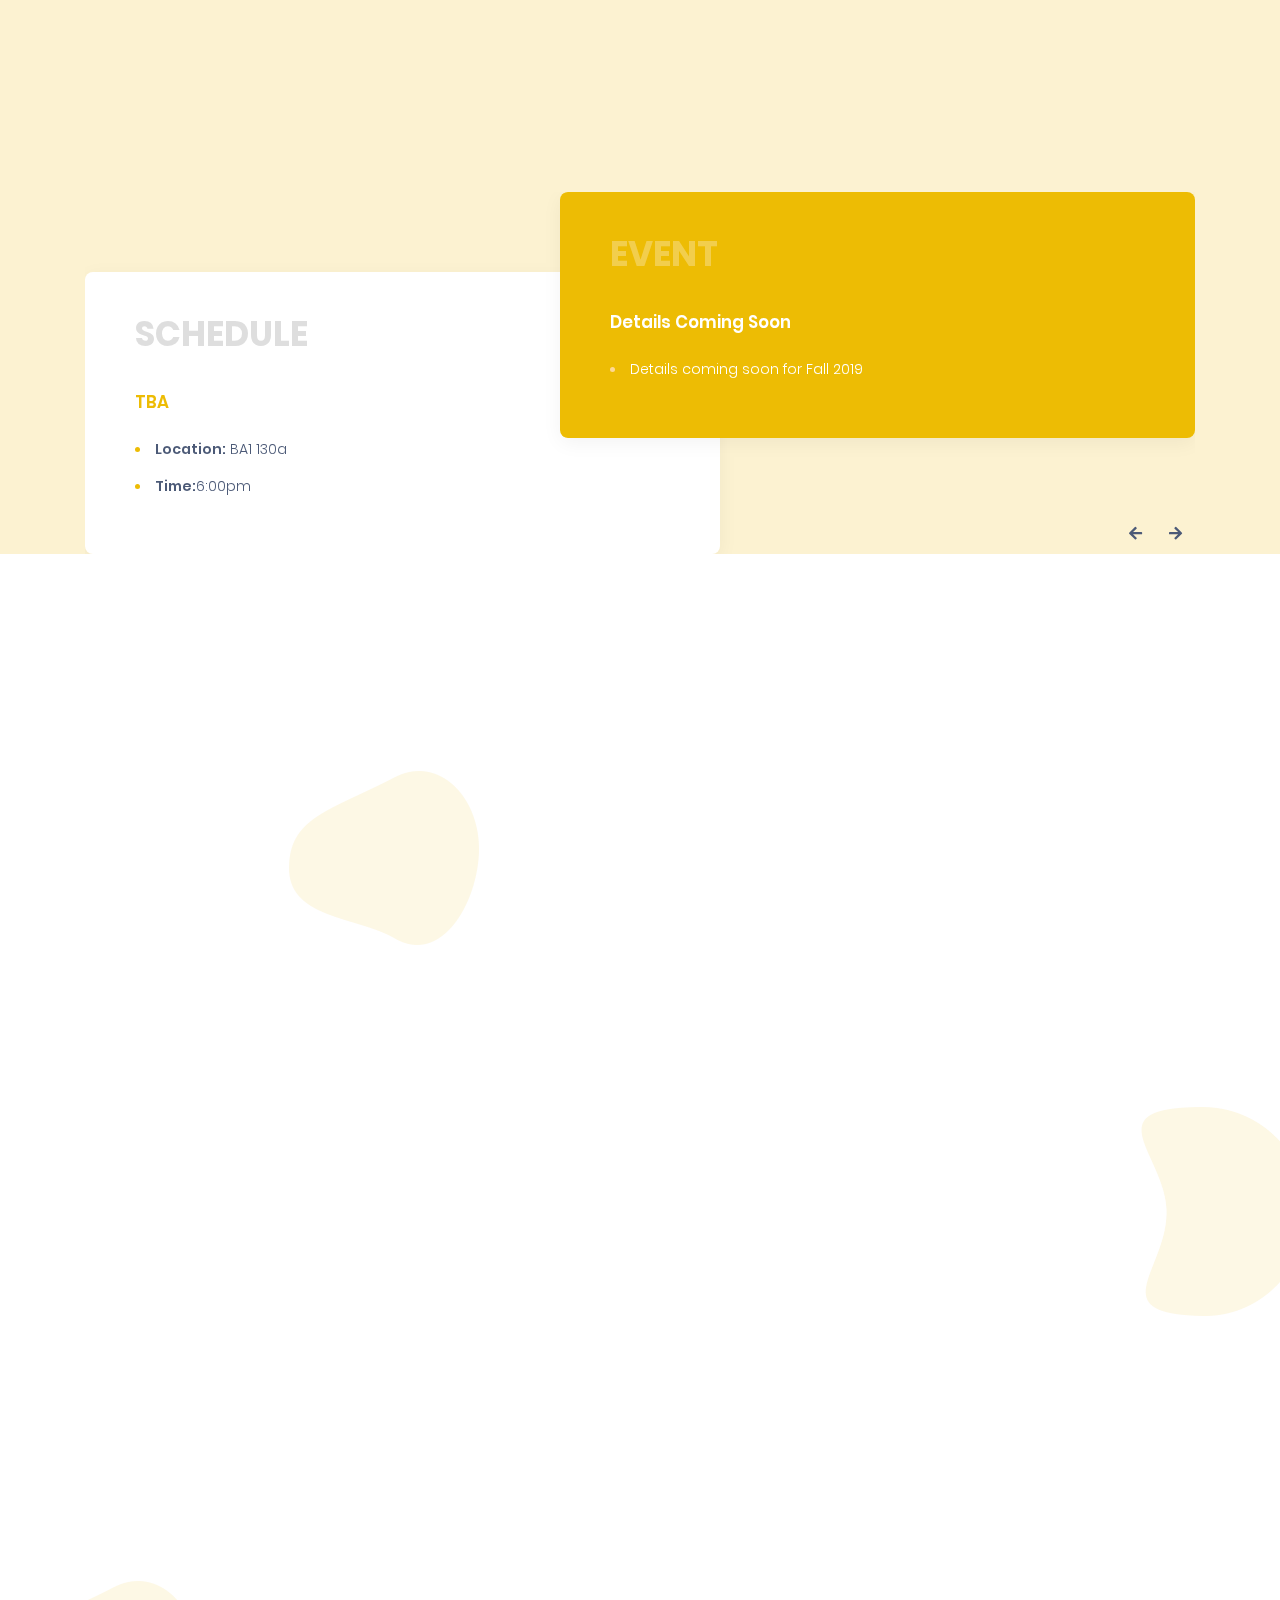
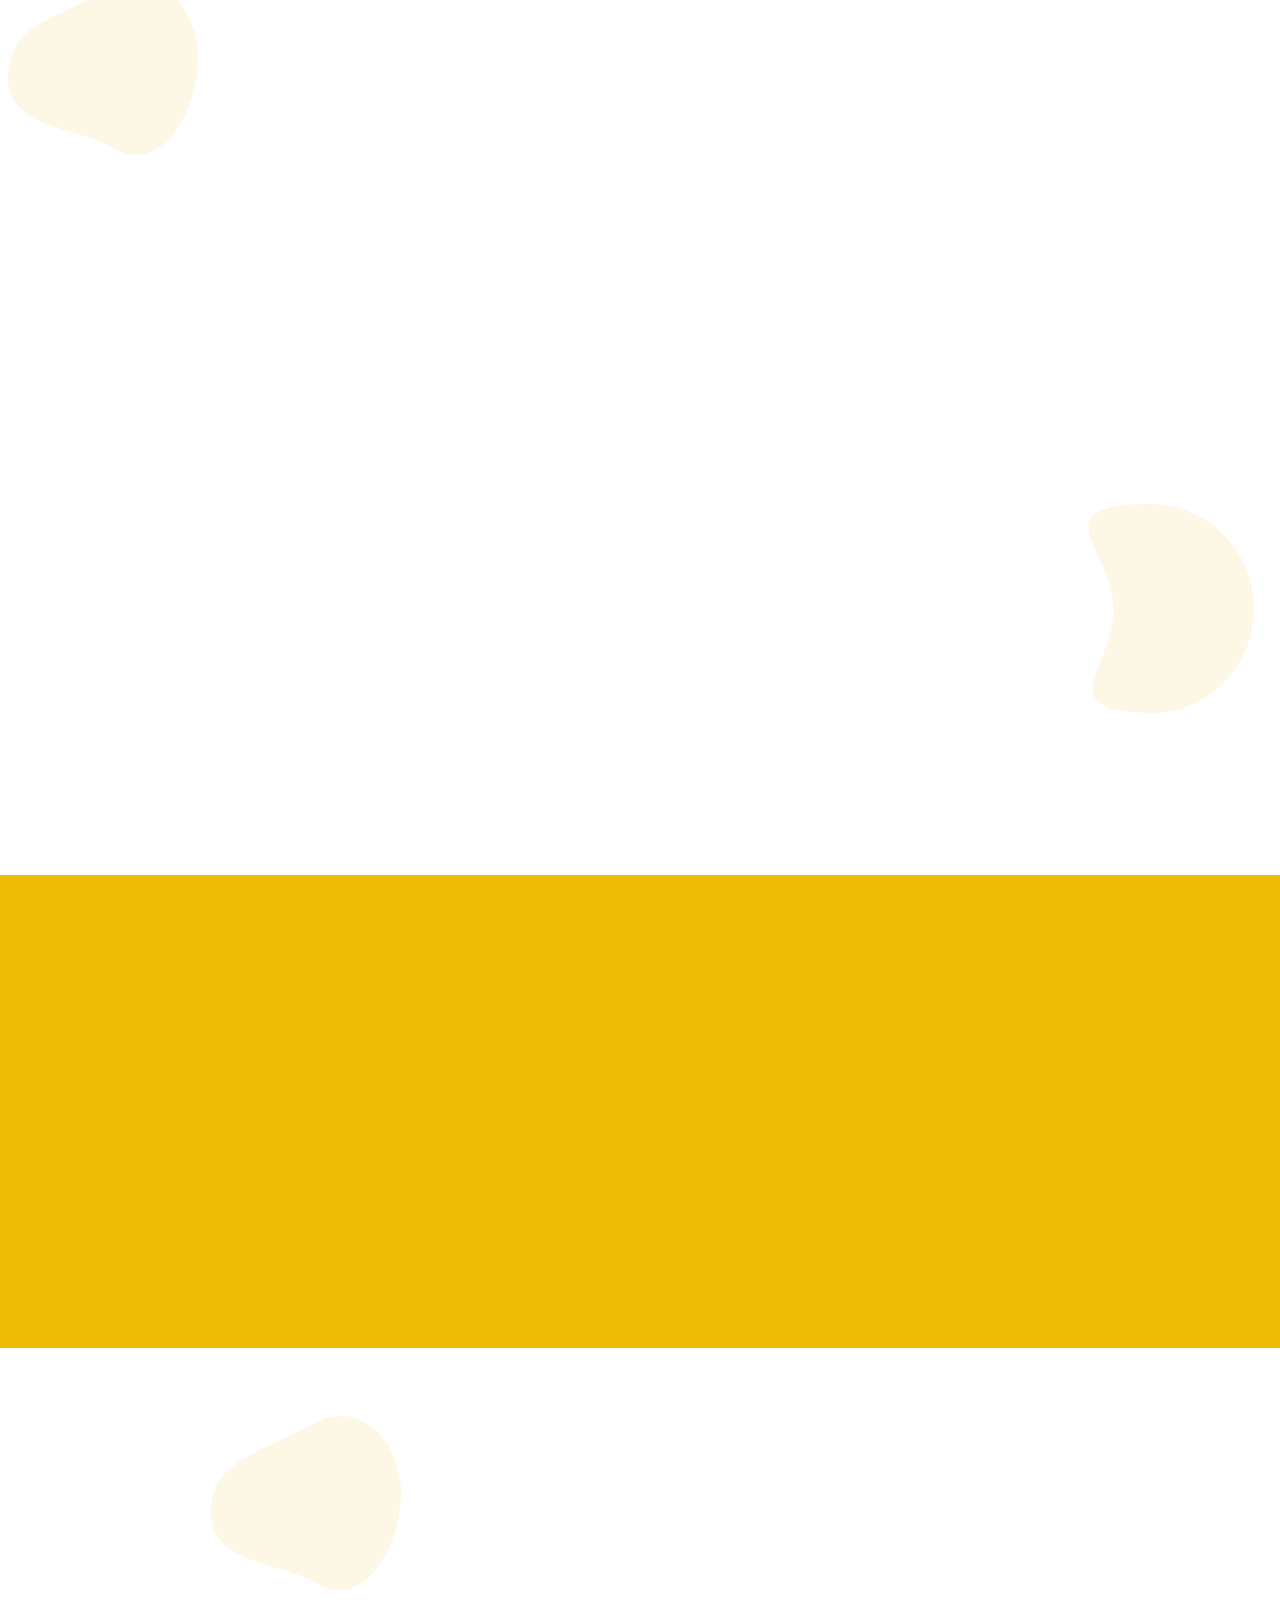
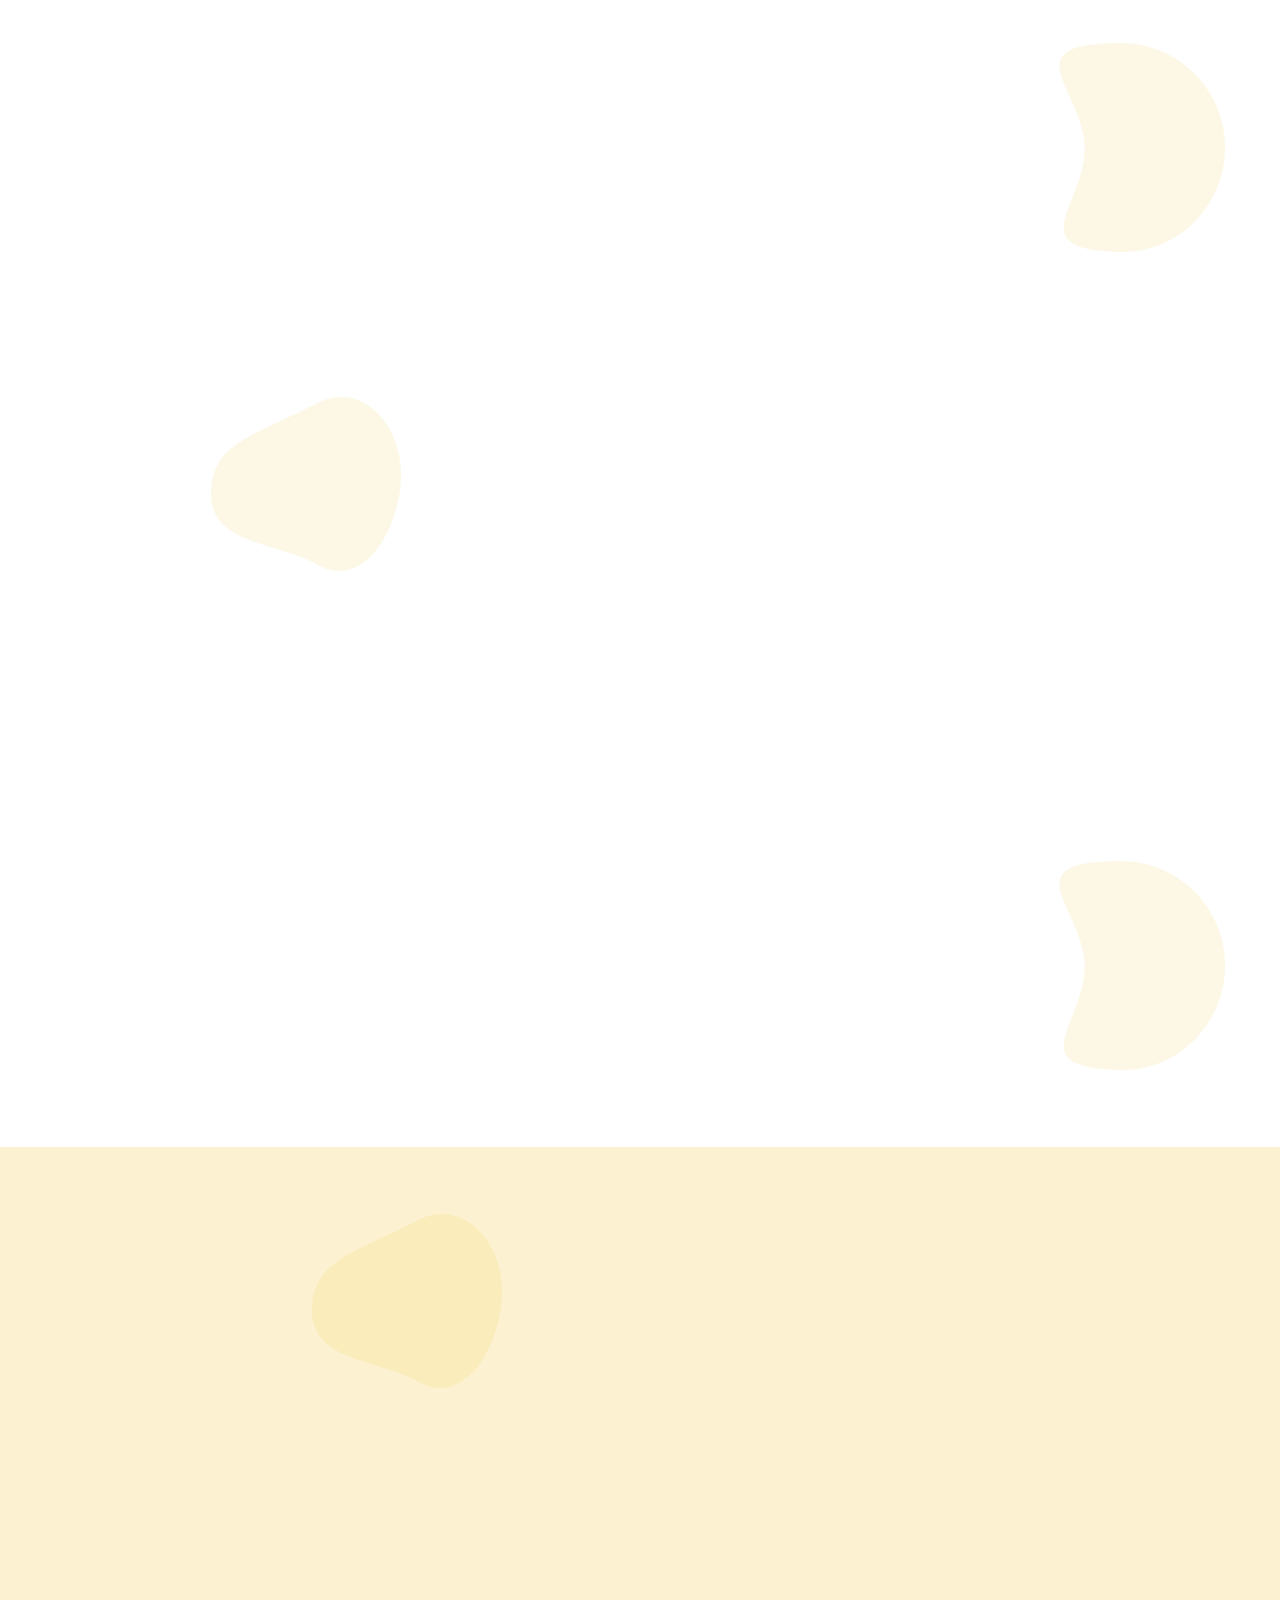
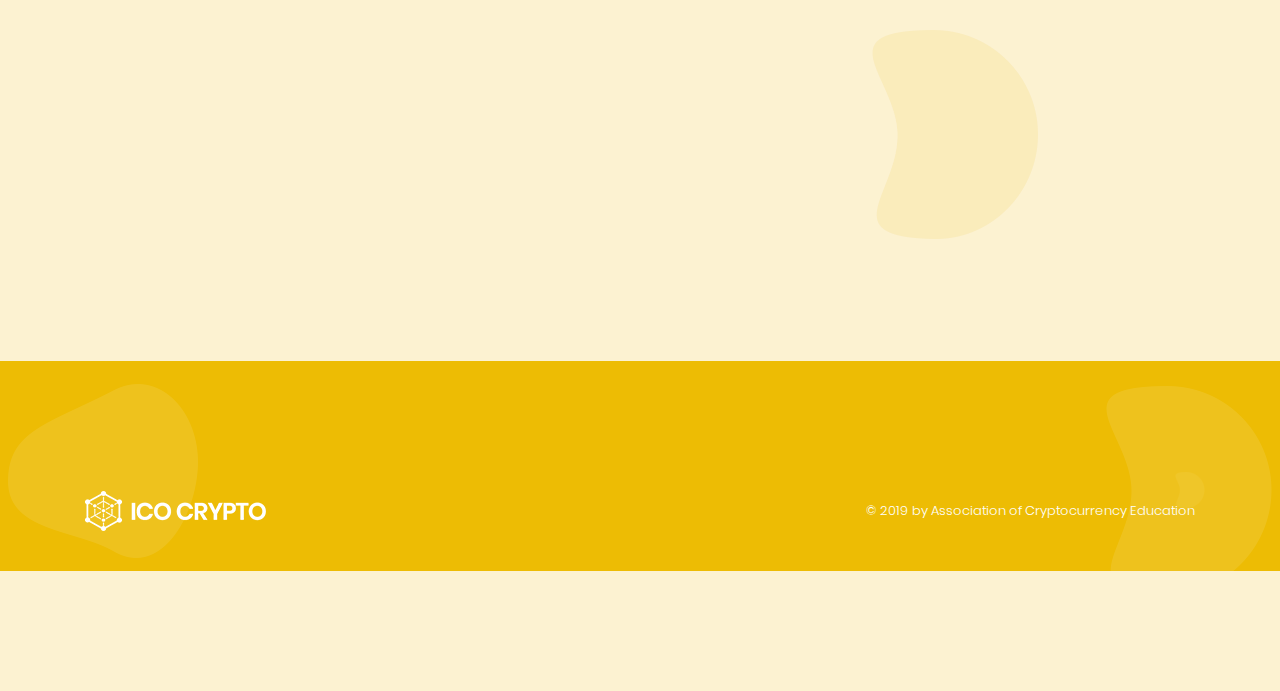
==== commit a1fd61f7: "Update index.html" ====
--- a/index.html
+++ b/index.html
@@ -168,7 +168,7 @@
                         <div class="col-md-6 col-sm-12 animate-left delay-5ms">
                             <div class="prblm-item">
                                 <h2 class="prblm-title">Schedule</h2>
-                                <h5 class="prblm-subtitle">April 10th</h5>
+                                <h5 class="prblm-subtitle">TBA</h5>
                                 <ul class="prblm-points">
                                     <li><b>Location:</b> BA1 130a</li>
                                     <li><b>Time:</b>6:00pm</li>
@@ -178,12 +178,10 @@
                         <div class="col-md-6 col-sm-12 animate-right delay-7ms">
                             <div class="sltn-item">
                                 <h2 class="sltn-title">Event</h2>
-                                <h5 class="sltn-subtitle"> Discussion Night  </h5>
+                                <h5 class="sltn-subtitle"> Details Coming Soon  </h5>
                                 <ul class="sltn-points">
-                                    <li> This meeting will be a general discussion including trading, token economics, and blockchain technology in other industries.  We will also be giving members a timeline of what to expect for the summer semester! Charge On! </li>
-									<li> Please check the link below to join us for a charity 5k event for Limbitless. </li>
+                                    <li>  Details coming soon for Fall 2019 </li>
                                  <ul class="btns text-center text-lg-left animated" data-animate="fadeInUp" data-delay=".8">
-								 <li><a href="https://www.ucfmilesforsmiles.com" target="_top"" class="btn btn-sm">Miles For Smiles 5k</a></li>
                                
 								</ul>
                             </div>
@@ -200,9 +198,9 @@
                         <div class="col-md-6 col-sm-12 animate-left delay-5ms">
                             <div class="prblm-item">
                                 <h2 class="prblm-title">Schedule</h2>
-                                <h5 class="prblm-subtitle">April 14th</h5>
+                                <h5 class="prblm-subtitle">TBA</h5>
                                 <ul class="prblm-points">
-                                    <li><b>Location:</b> Memory Mall</li>
+                                    <li><b>Location:</b> Details Coming Soon</li>
                                     <li><b>Time:</b>8:30am</li>
                                 </ul>
                             </div>
@@ -210,12 +208,11 @@
                         <div class="col-md-6 col-sm-12 animate-right delay-7ms">
                             <div class="sltn-item">
                                 <h2 class="sltn-title">Event</h2>
-                                <h5 class="sltn-subtitle"> Miles For Smiles 5k </h5>
+                                <h5 class="sltn-subtitle"> TBA </h5>
                                 <ul class="sltn-points">
-                                    <li> Miles for Smiles is a philanthropic fun run at the University of Central Florida. We welcome everyone to come join us at this 5K Event.  </li>
+                                    <li> Details coming soon for Fall 2019 </li>
 		
 									   <ul class="btns text-center text-lg-left animated" data-animate="fadeInUp" data-delay=".8">
-									   <li><a href="www.ucfmilesforsmiles.com" target="_top"" class="btn btn-sm">Miles For Smiles 5k</a></li>
                                 </ul>
                             </div>
                         </div>
